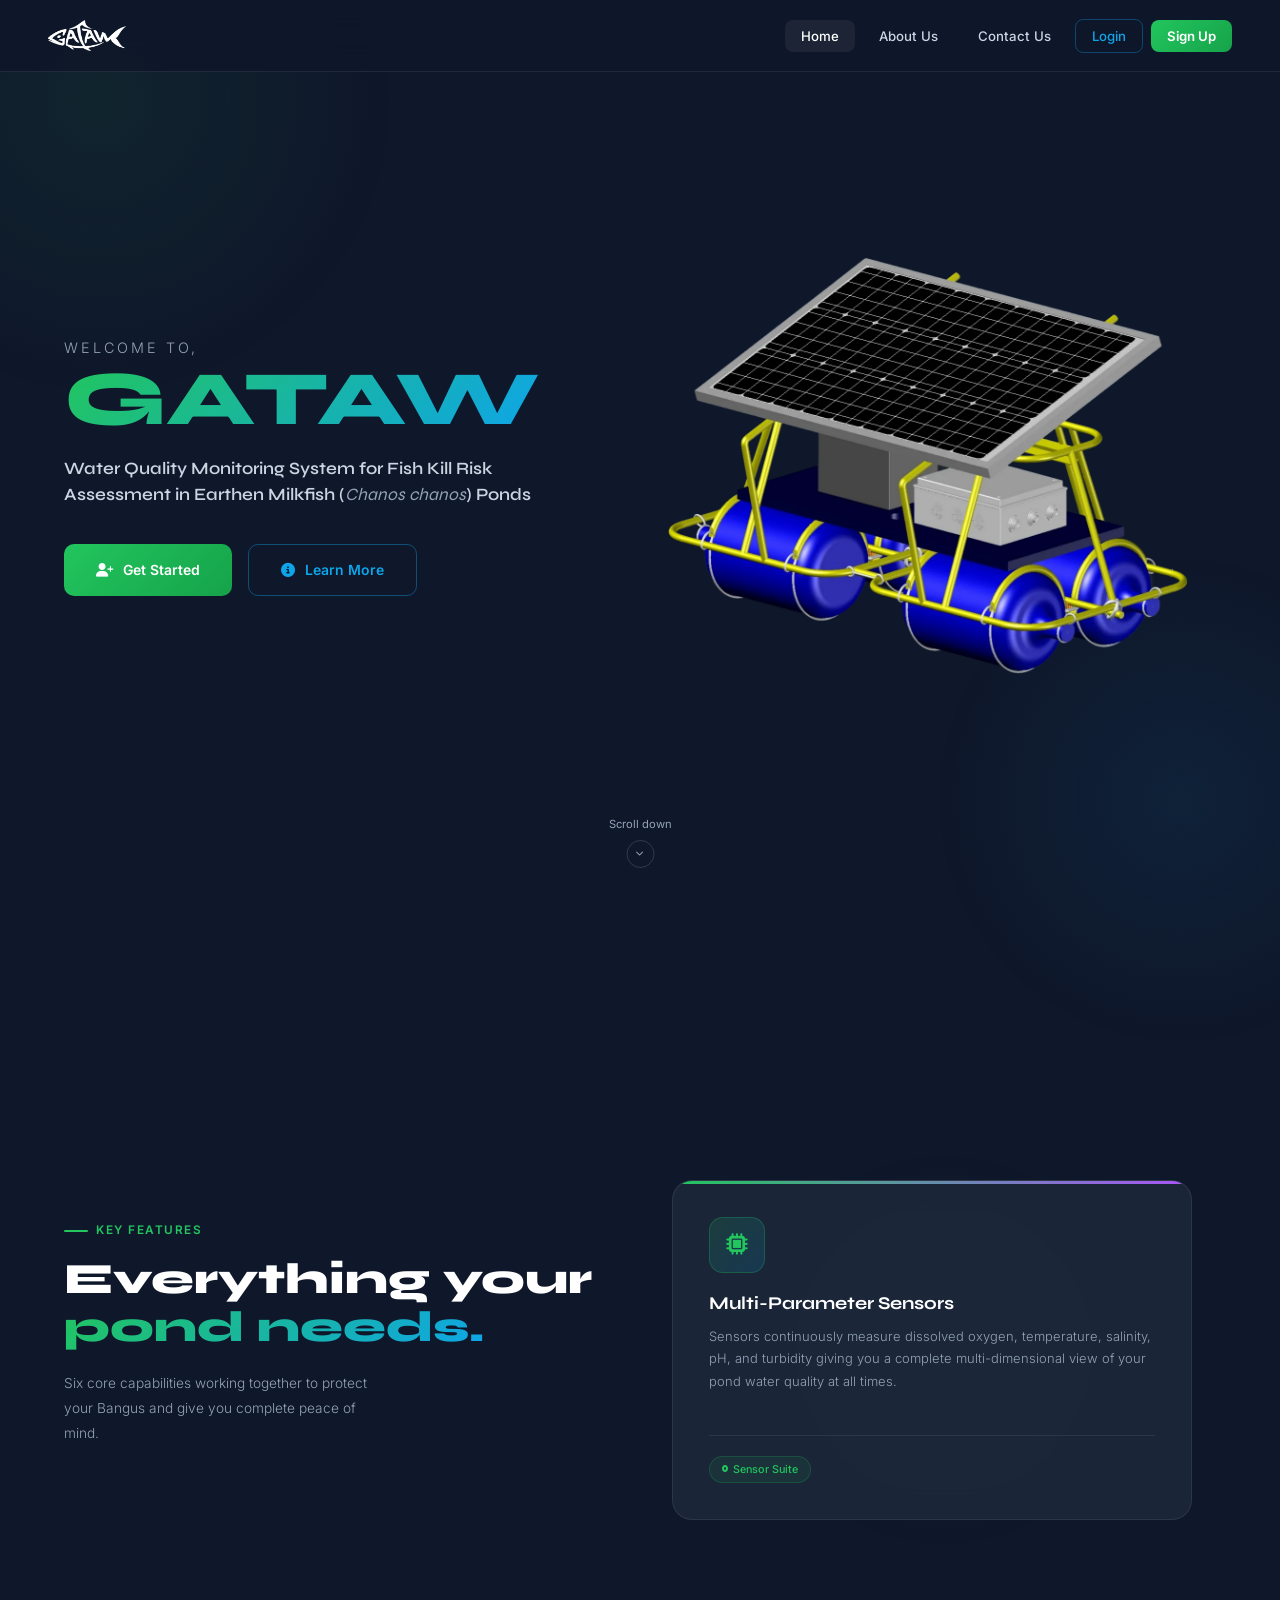
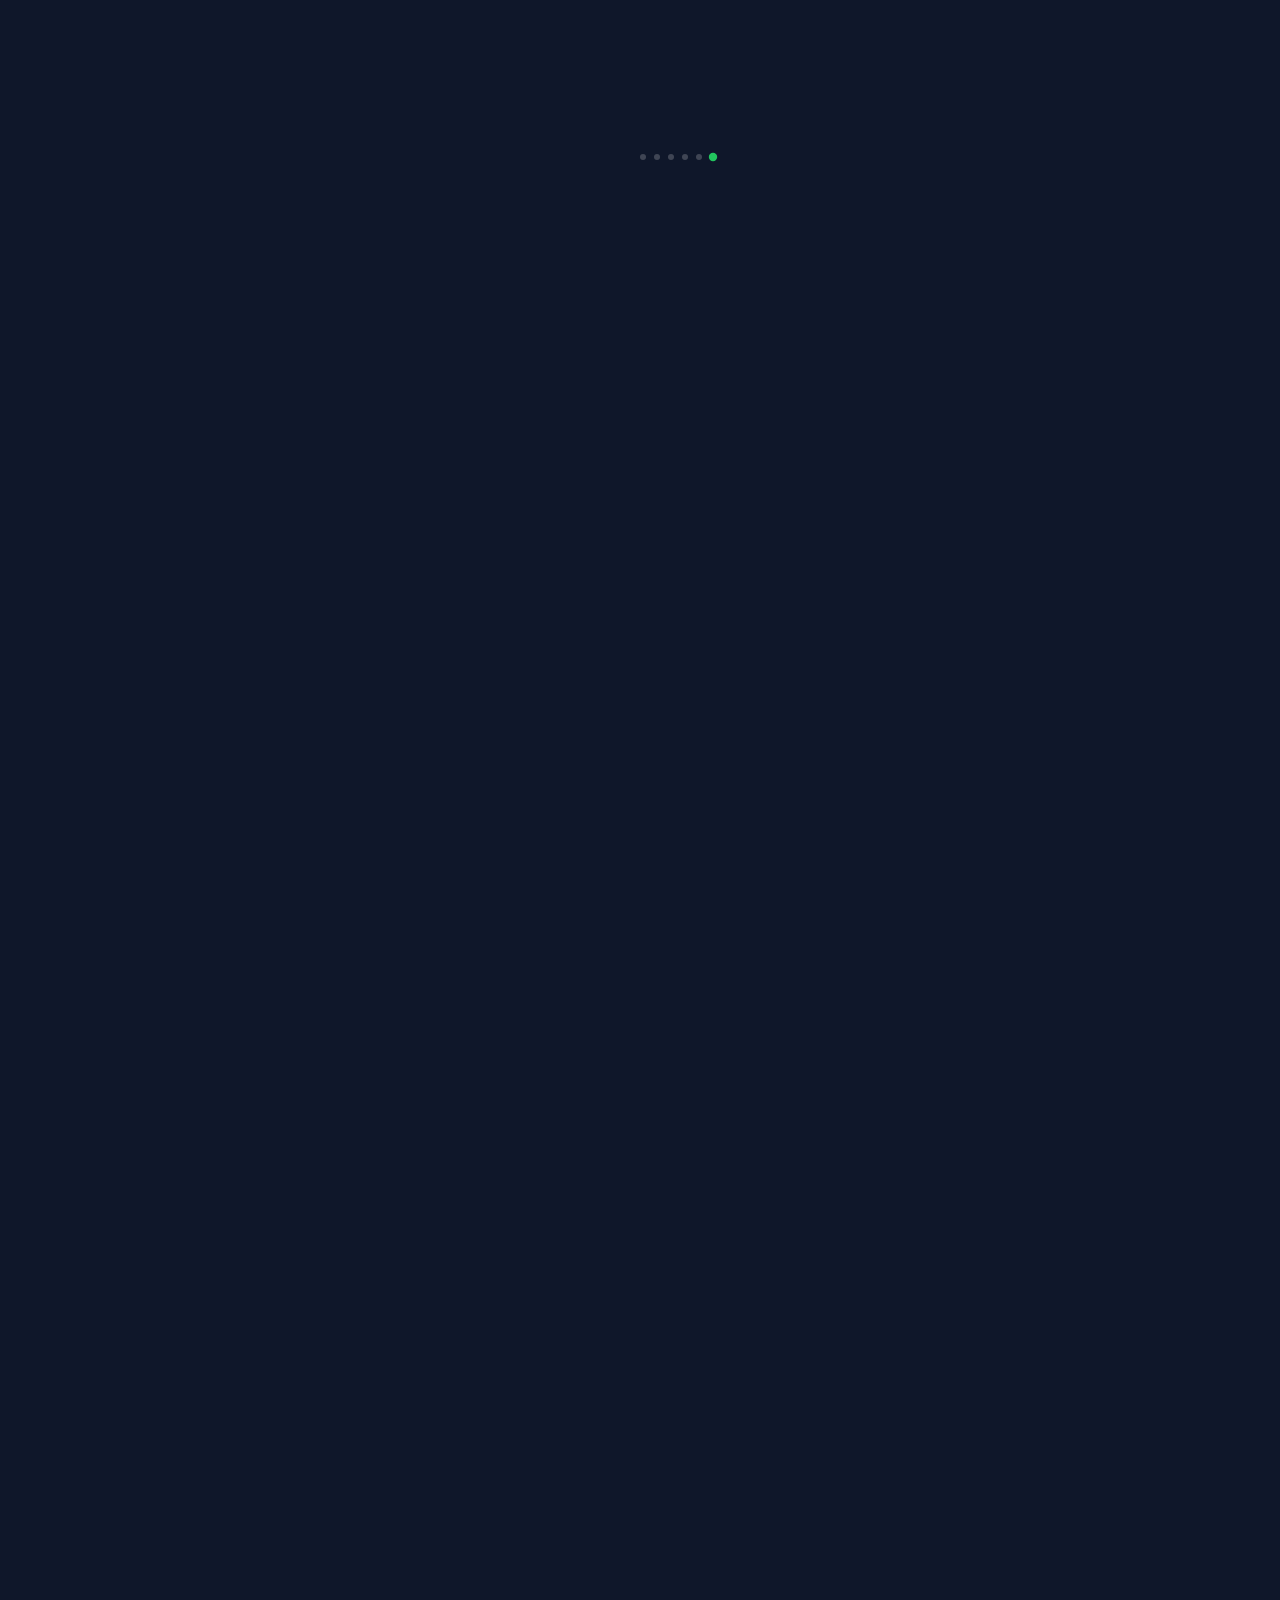
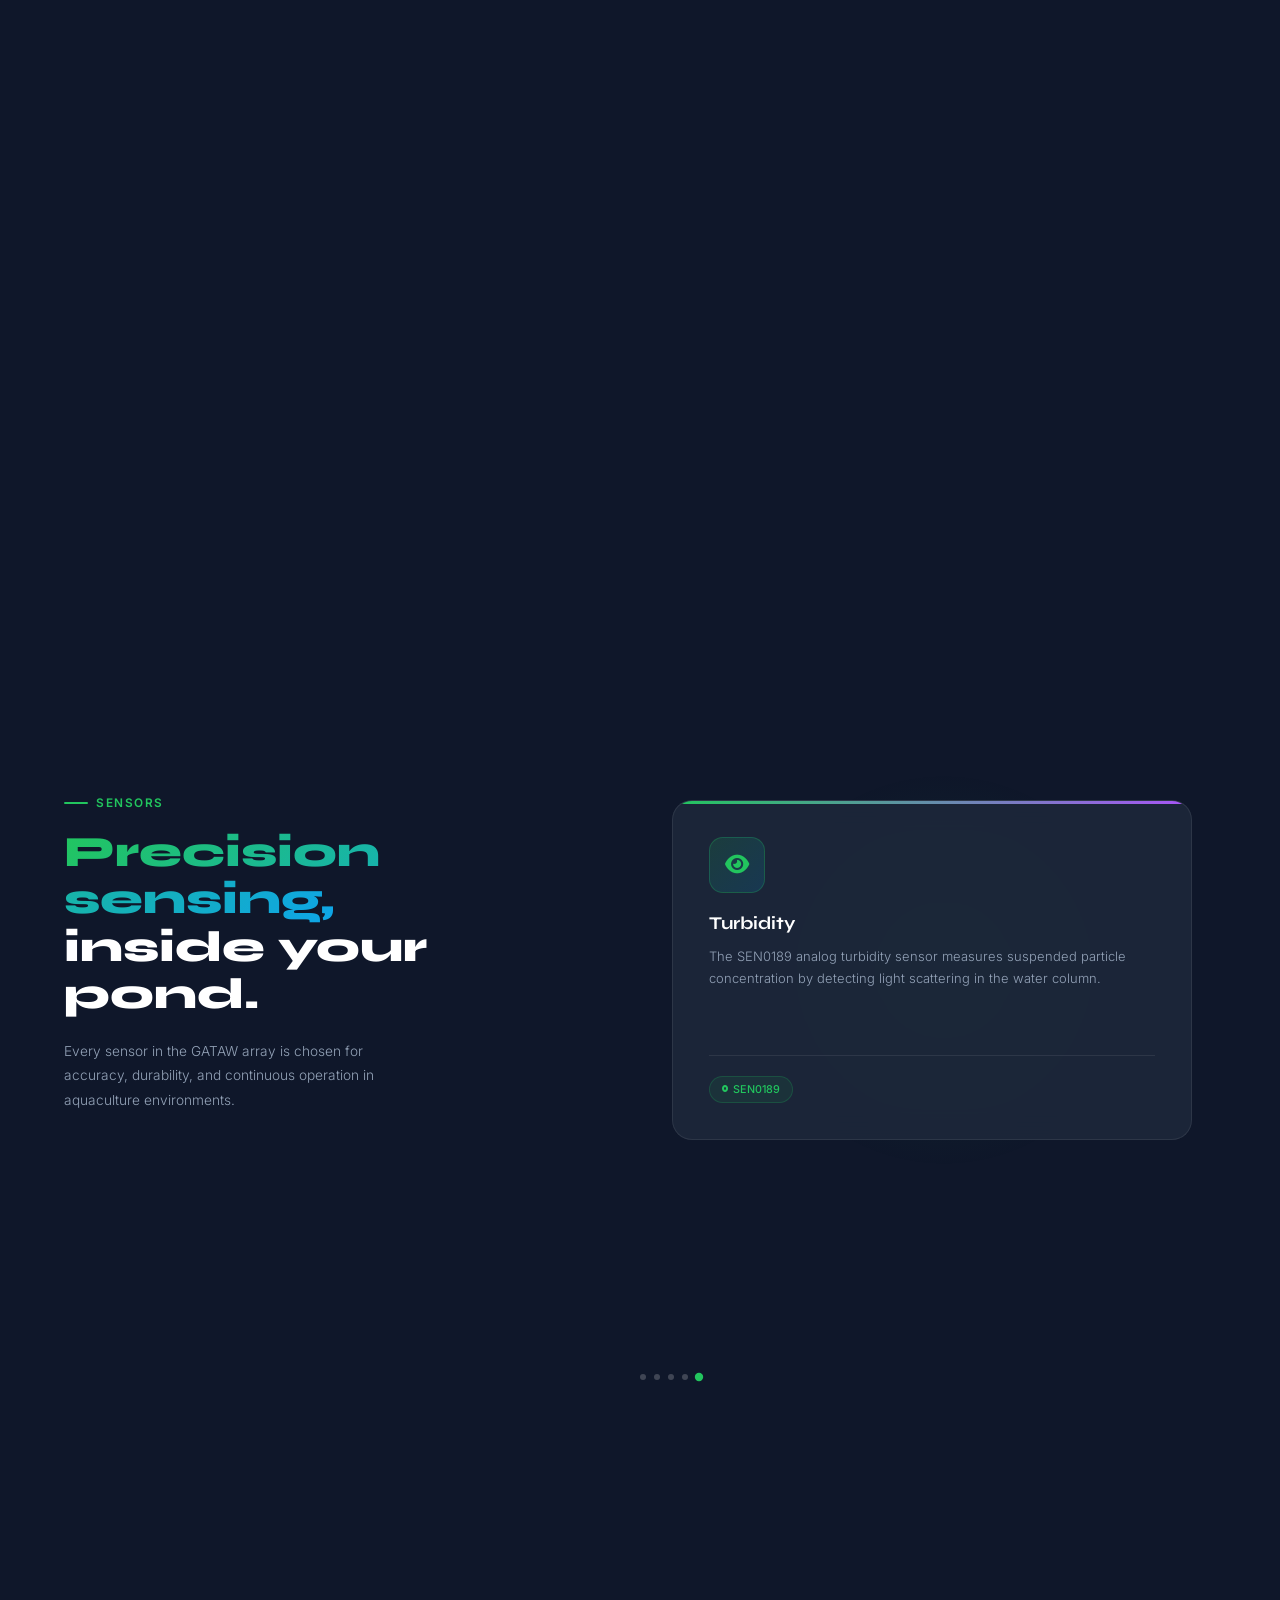
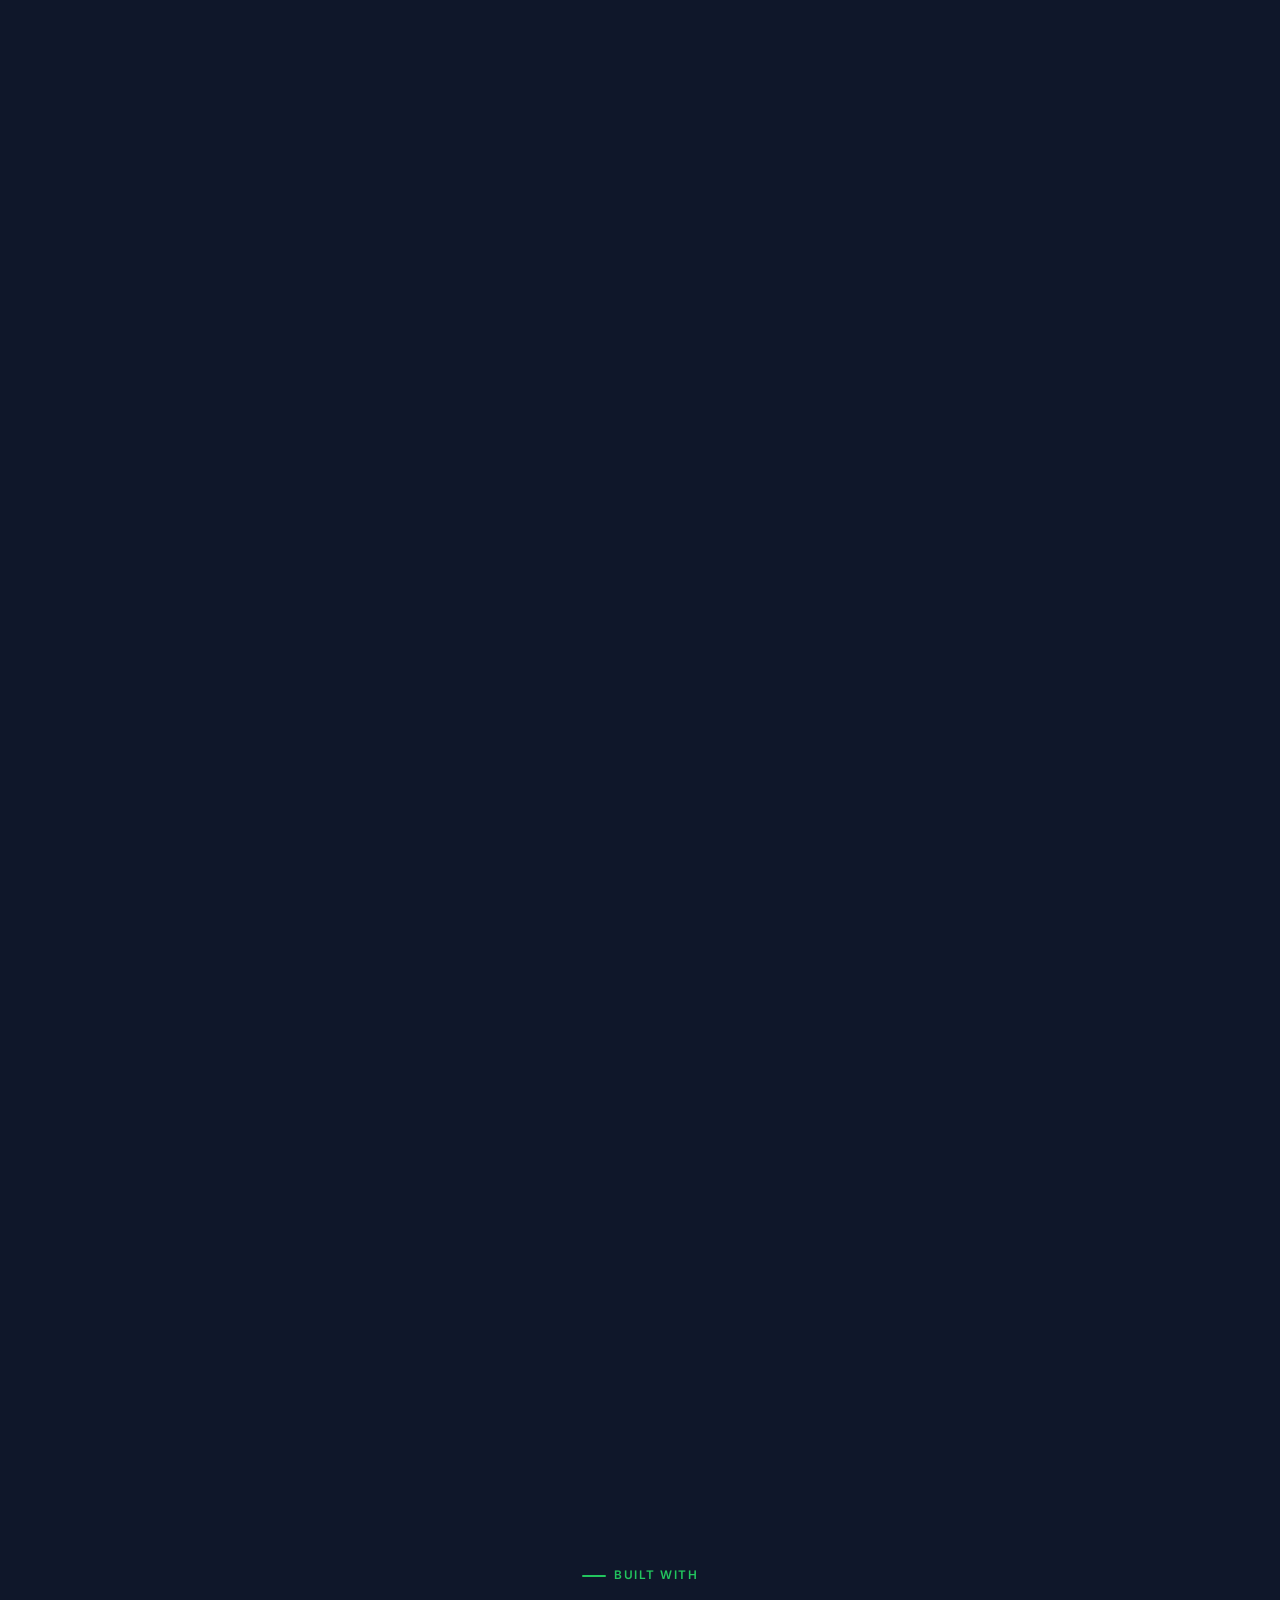
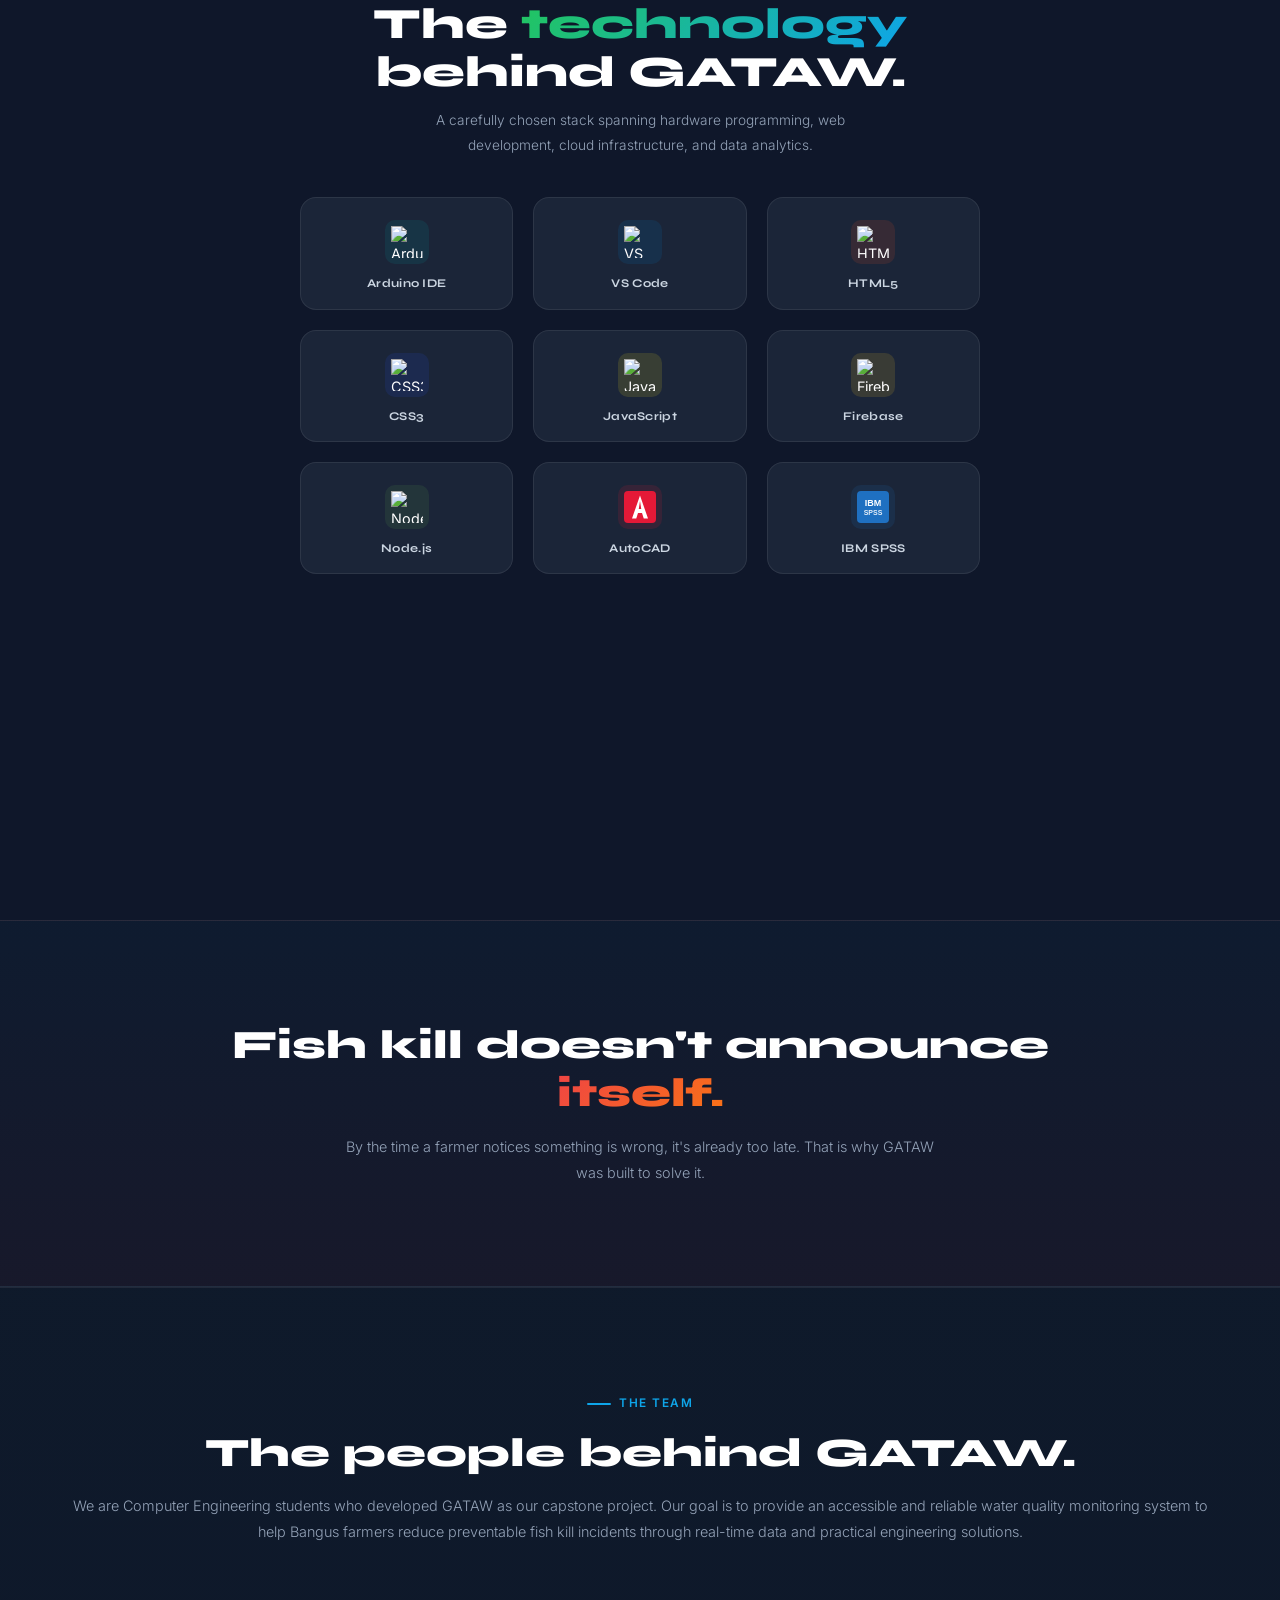
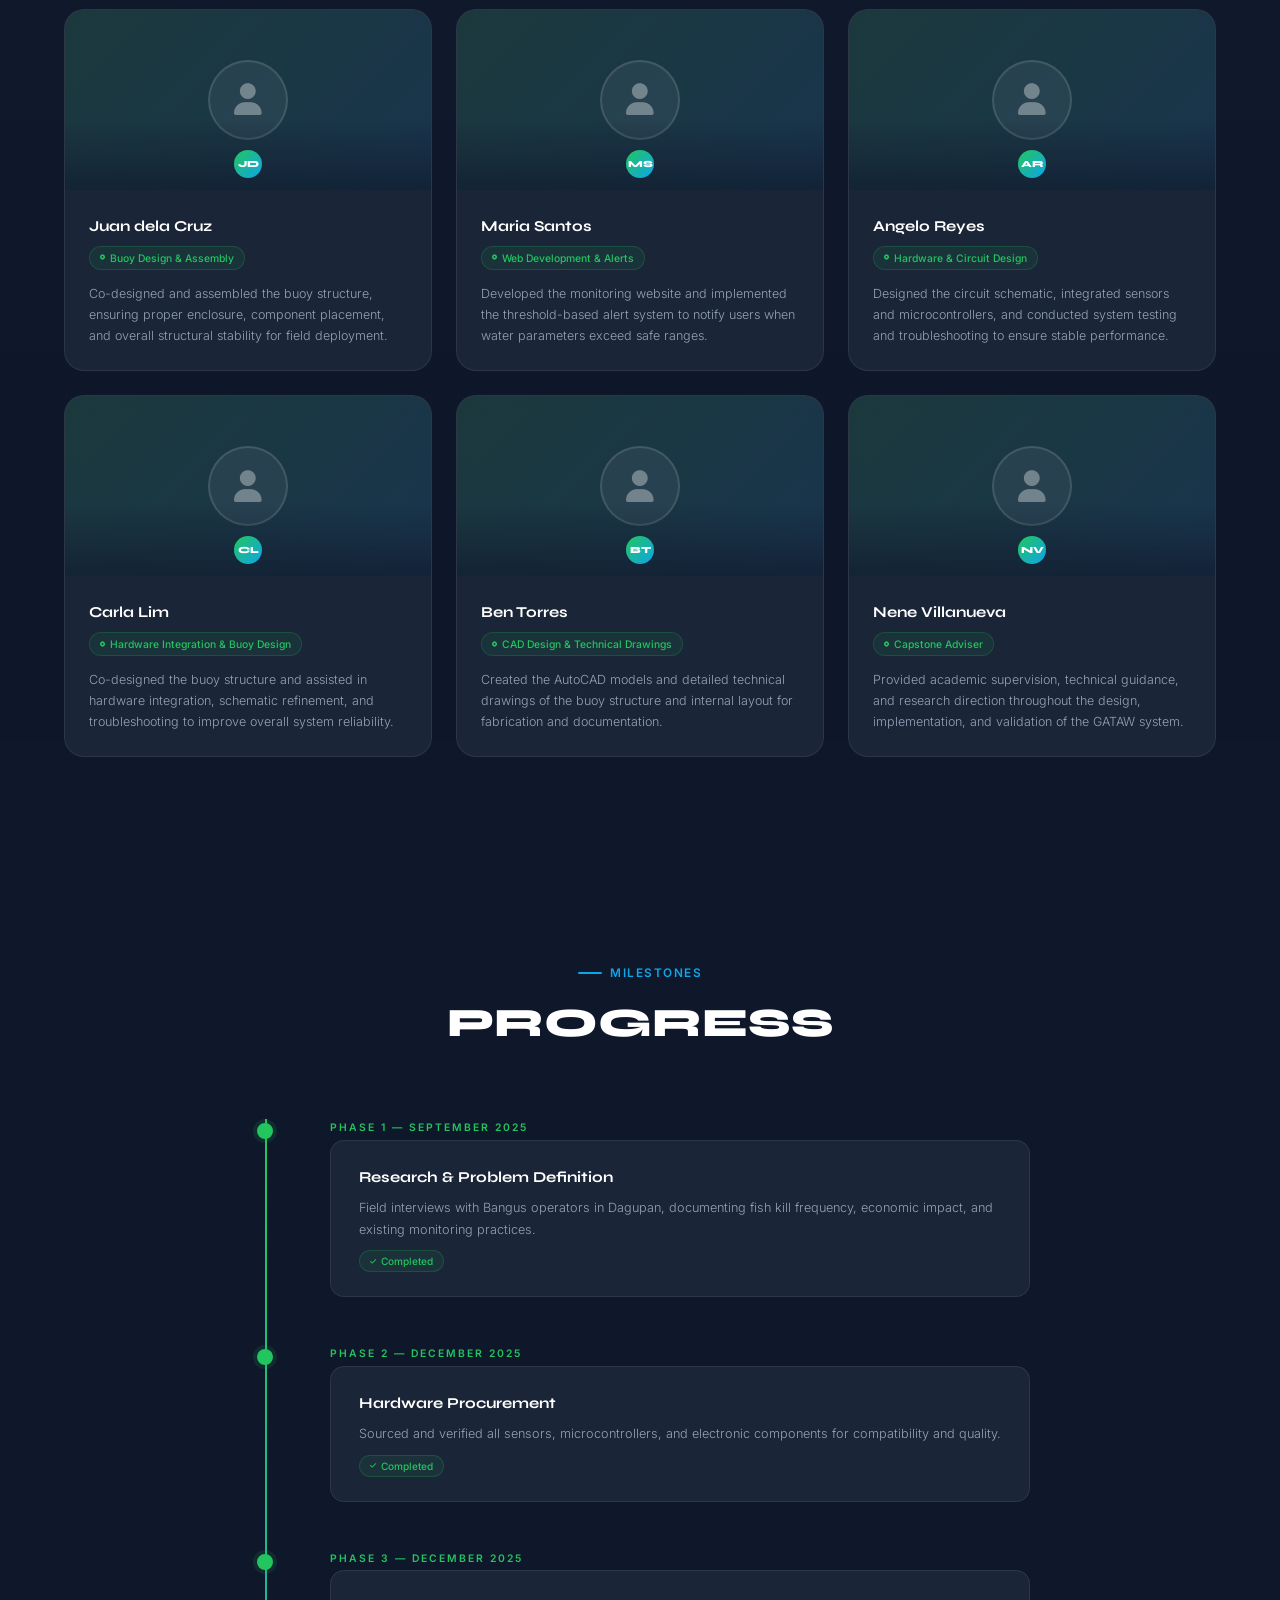
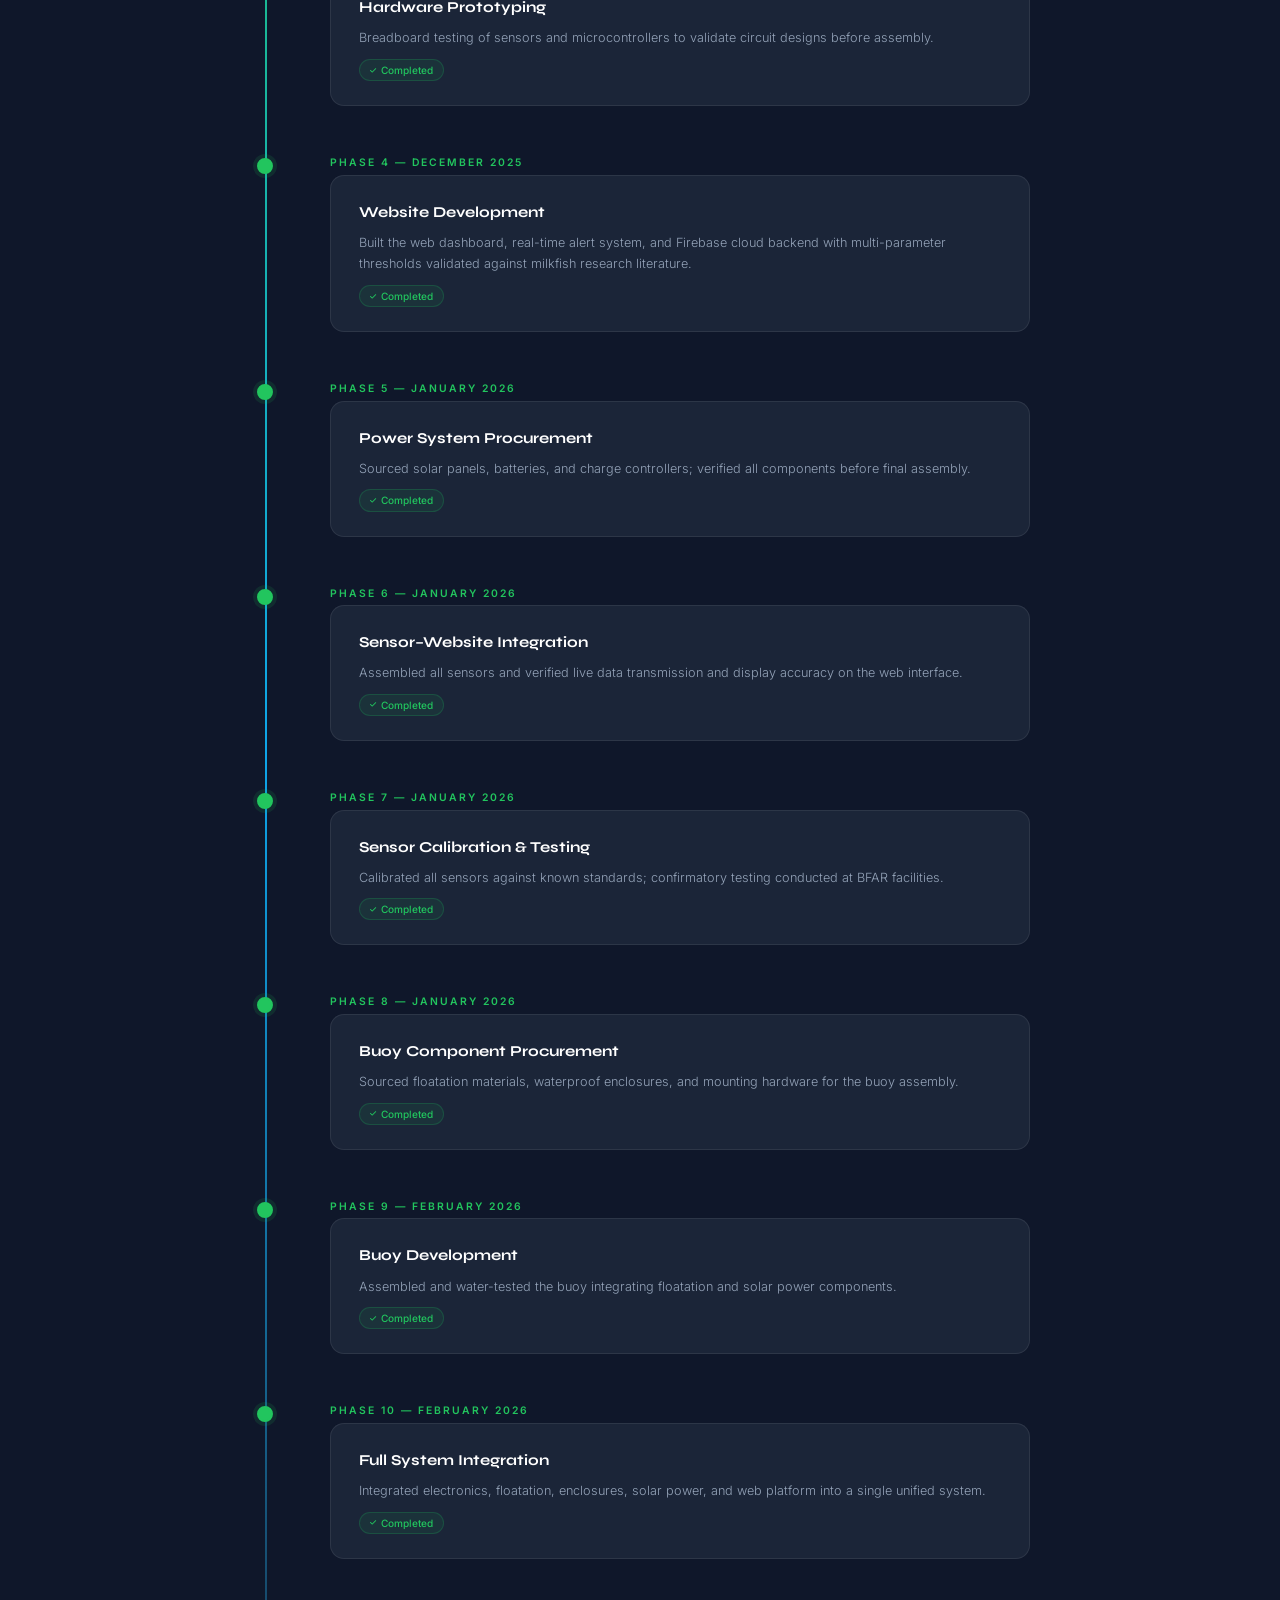
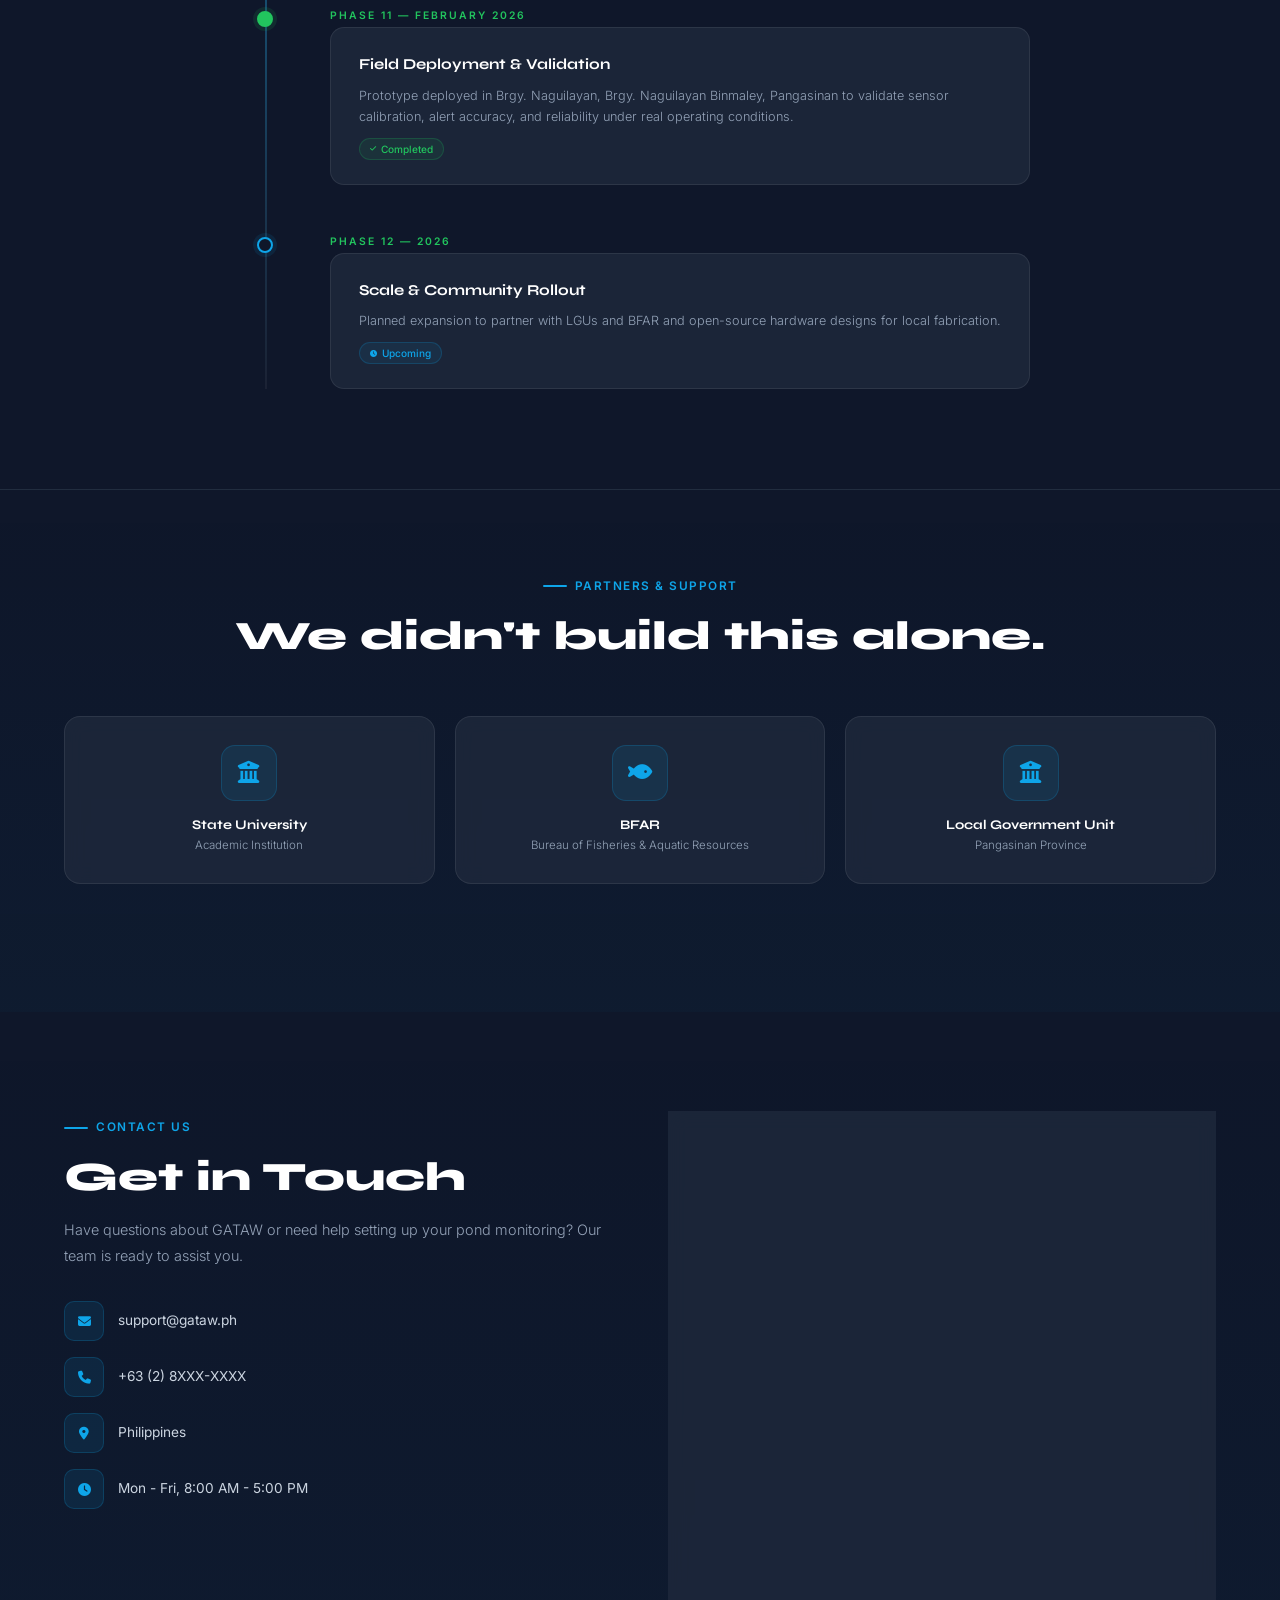
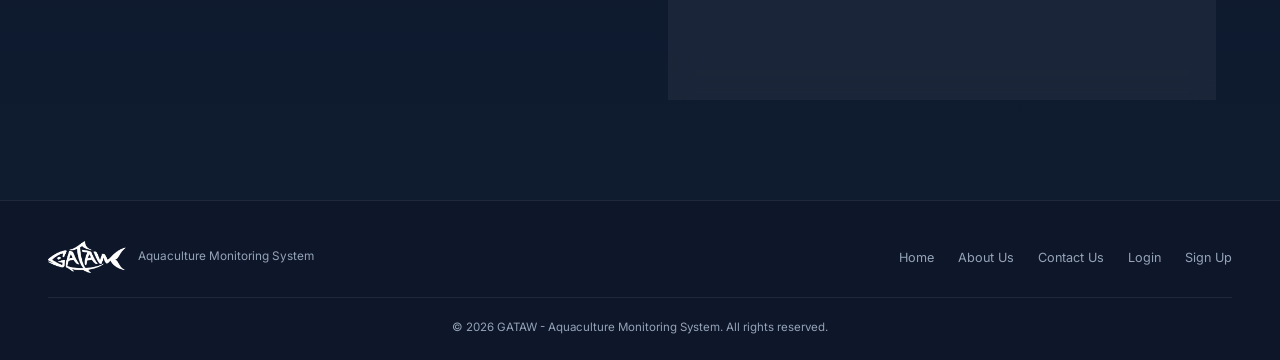
==== index1.html @ 12028285 "Add files via upload" ====
<!DOCTYPE html>
<html lang="en">
<head>
<meta charset="UTF-8">
<meta name="viewport" content="width=device-width, initial-scale=1.0">
<title>GATAW - Bangus Pond Water Quality Monitoring System</title>
<link rel="stylesheet" href="https://cdnjs.cloudflare.com/ajax/libs/font-awesome/6.5.1/css/all.min.css">
<link href="https://fonts.googleapis.com/css2?family=Syne:wght@400;600;700;800&family=Inter:wght@300;400;500;600&display=swap" rel="stylesheet">
<style>
*, *::before, *::after { margin:0; padding:0; box-sizing:border-box; }
:root {
  --bg-deep:#0f172a; --bg-card:rgba(30,41,59,0.85);
  --green:#22c55e; --green-dark:#16a34a; --blue:#0ea5e9;
  --text:#ffffff; --text-muted:#94a3b8; --text-sub:#cbd5e1;
  --border:rgba(255,255,255,0.08); --nav-h:72px;
  --hero-pad-x: 64px;
  --kf-right-width: 520px;
}
html { scroll-behavior:smooth; font-size:90%; }
body {
  background:var(--bg-deep); color:var(--text);
  font-family:'Inter',sans-serif; font-size:1rem;
  line-height:1.6; overflow-x:hidden;
}
body::before, body::after {
  content:''; position:fixed; border-radius:50%; pointer-events:none; z-index:0;
}
body::before { width:600px; height:600px; top:-200px; left:-200px; background:radial-gradient(circle,rgba(34,197,94,0.08) 0%,transparent 70%); }
body::after  { width:500px; height:500px; bottom:-150px; right:-150px; background:radial-gradient(circle,rgba(14,165,233,0.08) 0%,transparent 70%); }

/* SPLASH */
#splash {
  position:fixed; inset:0; z-index:9999;
  background:var(--bg-deep);
  display:flex; flex-direction:column; align-items:center; justify-content:center; gap:12px;
  transition:opacity 0.7s ease;
}
#splash.gone { opacity:0; pointer-events:none; }
#s-welcome {
  font-family:'Inter',sans-serif; font-size:clamp(1rem,2vw,1.3rem);
  font-weight:300; color:var(--text-muted); letter-spacing:4px; text-transform:uppercase;
  opacity:0; transform:translateY(16px); transition:opacity 0.5s ease, transform 0.5s ease;
}
#s-welcome.show { opacity:1; transform:translateY(0); }
#s-gataw {
  font-family:'Syne',sans-serif; font-size:clamp(5rem,13vw,9rem);
  font-weight:800; line-height:1; letter-spacing:-2px;
  background:linear-gradient(135deg,var(--green),var(--blue));
  -webkit-background-clip:text; background-clip:text; color:transparent;
  opacity:0; transform:translateY(24px); transition:opacity 0.6s ease, transform 0.6s ease;
}
#s-gataw.show { opacity:1; transform:translateY(0); }
#s-bar {
  width:56px; height:2px; background:linear-gradient(90deg,var(--green),var(--blue));
  border-radius:2px; opacity:0; transform:scaleX(0); transform-origin:left;
  transition:opacity 0.4s ease, transform 0.4s ease;
}
#s-bar.show { opacity:1; transform:scaleX(1); }

/* NAVBAR */
nav {
  position:fixed; top:0; left:0; right:0; height:var(--nav-h);
  background:rgba(15,23,42,0.85); backdrop-filter:blur(16px);
  border-bottom:1px solid var(--border);
  display:flex; align-items:center; justify-content:space-between;
  padding:0 48px; z-index:100;
  opacity:0; transform:translateY(-100%);
  transition:opacity 0.5s ease, transform 0.5s ease, background 0.3s;
  pointer-events:none;
}
nav.show { opacity:1; transform:translateY(0); pointer-events:all; }
nav.scrolled { background:rgba(15,23,42,0.98); }
.nav-brand { display:flex; align-items:center; gap:12px; text-decoration:none; }
.nav-fish { width:38px; height:38px; }
.nav-logo-text {
  font-family:'Syne',sans-serif; font-size:1.6rem; font-weight:800;
  background:linear-gradient(90deg,var(--green),var(--blue));
  -webkit-background-clip:text; background-clip:text; color:transparent; letter-spacing:1px;
}
.nav-links { display:flex; align-items:center; gap:8px; list-style:none; }
.nav-links a {
  text-decoration:none; color:var(--text-sub); font-size:0.92rem; font-weight:500;
  padding:8px 16px; border-radius:8px; transition:color 0.2s, background 0.2s;
}
.nav-links a:hover,.nav-links a.active { color:var(--text); background:rgba(255,255,255,0.06); }
.nav-links .nav-login { color:var(--blue); border:1px solid rgba(14,165,233,0.35); }
.nav-links .nav-login:hover { background:rgba(14,165,233,0.1); color:var(--text); }
.nav-links .nav-signup { background:linear-gradient(135deg,var(--green),var(--green-dark)); color:#fff; font-weight:600; }
.nav-links .nav-signup:hover { background:linear-gradient(135deg,var(--green-dark),#15803d); }
.hamburger { display:none; flex-direction:column; gap:5px; background:none; border:none; cursor:pointer; padding:4px; }
.hamburger span { width:24px; height:2px; background:var(--text-sub); border-radius:2px; transition:0.3s; }

/* HOME */
#home {
  min-height:100vh; display:flex; align-items:center;
  padding:calc(var(--nav-h) + 40px) var(--hero-pad-x) 80px;
  max-width:1300px; margin:0 auto; box-sizing:border-box; width:100%;
}
.hero-left { flex:1; display:flex; flex-direction:column; align-items:flex-start; }
.hero-right { flex:1; display:flex; align-items:center; justify-content:center; }
.hero-welcome {
  font-family:'Inter',sans-serif; font-size:1rem; font-weight:300;
  color:var(--text-muted); letter-spacing:3px; text-transform:uppercase;
  margin-bottom:4px; opacity:0; transition:opacity 0.4s ease;
}
.hero-welcome.landed { opacity:1; }
.hero-title {
  font-family:'Syne',sans-serif; font-size:clamp(3.5rem,6vw,5.5rem);
  font-weight:800; line-height:0.95; margin-bottom:20px;
  background:linear-gradient(135deg,var(--green),var(--blue));
  -webkit-background-clip:text; background-clip:text; color:transparent;
  letter-spacing:-1px; opacity:0; transition:opacity 0.4s ease 0.06s;
}
.hero-title.landed { opacity:1; }
.hero-subtitle {
  font-family:'Syne',sans-serif; font-size:clamp(1rem,1.8vw,1.2rem);
  color:var(--text-sub); font-weight:600; line-height:1.5;
  margin-bottom:36px; max-width:480px;
  opacity:0; transform:translateY(12px);
  transition:opacity 0.6s ease, transform 0.6s ease;
}
.hero-subtitle em { font-style:italic; color:var(--text-muted); font-weight:400; }
.hero-subtitle.show { opacity:1; transform:translateY(0); }
.hero-cta {
  display:flex; gap:16px; flex-wrap:wrap;
  opacity:0; transform:translateY(12px);
  transition:opacity 0.6s ease, transform 0.6s ease;
}
.hero-cta.show { opacity:1; transform:translateY(0); }
.hero-img {
  width:100%; max-width:var(--kf-right-width);
  object-fit:contain; display:block;
  opacity:0; transform:translateX(40px);
  transition:opacity 0.7s ease, transform 0.7s ease;
}
.hero-img.show { opacity:1; transform:translateX(0); }
.btn-primary {
  display:inline-flex; align-items:center; gap:10px;
  background:linear-gradient(135deg,var(--green),var(--green-dark));
  color:#fff; padding:14px 32px; border-radius:10px;
  font-size:0.97rem; font-weight:600; text-decoration:none;
  transition:transform 0.2s, box-shadow 0.2s;
}
.btn-primary:hover { transform:translateY(-2px); box-shadow:0 6px 24px rgba(34,197,94,0.35); }
.btn-secondary {
  display:inline-flex; align-items:center; gap:10px;
  background:transparent; color:var(--blue); padding:14px 32px; border-radius:10px;
  font-size:0.97rem; font-weight:600; text-decoration:none;
  border:1px solid rgba(14,165,233,0.4); transition:transform 0.2s, background 0.2s;
}
.btn-secondary:hover { transform:translateY(-2px); background:rgba(14,165,233,0.08); }
.scroll-indicator {
  position:fixed; bottom:32px; left:50%; transform:translateX(-50%);
  display:flex; flex-direction:column; align-items:center; gap:6px;
  color:var(--text-muted); font-size:0.78rem; text-decoration:none;
  z-index:50; opacity:0; transition:opacity 0.5s ease; pointer-events:none;
}
.scroll-indicator.show { opacity:1; pointer-events:all; }
.scroll-indicator .arrow {
  width:28px; height:28px; border:1px solid rgba(255,255,255,0.15);
  border-radius:50%; display:flex; align-items:center; justify-content:center;
  animation:bounce 2s ease-in-out infinite;
}
@keyframes bounce { 0%,100%{transform:translateY(0)} 50%{transform:translateY(5px)} }

/* STICKY SCROLL ZONE */
#ss-scroll-zone { position:relative; z-index:1; }
.ss-sticky-wrap { position:relative; }
.ss-panel {
  position:sticky; top:0; height:100vh;
  display:flex; align-items:center; justify-content:center;
  pointer-events:all; z-index:10; overflow:hidden;
}
.ss-inner {
  width:100%; max-width:1300px; padding:0 var(--hero-pad-x);
  display:flex; align-items:center; gap:64px;
}
.ss-left { flex:1; }
.ss-right {
  flex:1; position:relative; height:100vh;
  display:flex; align-items:center; overflow:hidden;
}
.ss-eyebrow {
  display:inline-flex; align-items:center; gap:8px; color:var(--green);
  font-size:0.82rem; font-weight:600; letter-spacing:1.5px; text-transform:uppercase; margin-bottom:16px;
}
.ss-eyebrow::before { content:''; width:24px; height:2px; background:var(--green); border-radius:2px; }
.ss-heading { font-family:'Syne',sans-serif; font-size:clamp(2rem,3.5vw,3rem); font-weight:800; line-height:1.1; margin-bottom:20px; }
.ss-heading span { background:linear-gradient(135deg,var(--green),var(--blue)); -webkit-background-clip:text; background-clip:text; color:transparent; }
.ss-desc { color:var(--text-muted); font-size:0.95rem; line-height:1.8; font-weight:300; margin-bottom:40px; max-width:320px; }
.ss-cards-viewport {
  position:absolute; left:0; width:100%; max-width:var(--kf-right-width); height:340px;
}
.ss-card {
  position:absolute; inset:0; background:var(--bg-card); border:1px solid var(--border);
  border-radius:20px; padding:36px; backdrop-filter:blur(16px); pointer-events:all;
  display:flex; flex-direction:column;
  height:340px; overflow:hidden;
  opacity:0; transform:translateY(60px) scale(0.96);
  transition:opacity 0.55s cubic-bezier(0.22,1,0.36,1),transform 0.55s cubic-bezier(0.22,1,0.36,1),border-color 0.3s ease;
}
.ss-card.card-enter { opacity:1; transform:translateY(0) scale(1); }
.ss-card.card-exit  { opacity:0; transform:translateY(-60px) scale(0.96); transition-duration:0.35s; }
.ss-card::before {
  content:''; position:absolute; top:0; left:0; right:0; height:3px; border-radius:20px 20px 0 0;
  background:var(--card-accent,linear-gradient(90deg,var(--green),var(--blue)));
}
.ss-card:hover { border-color:rgba(14,165,233,0.3); }
.ss-card-top { display:flex; align-items:flex-start; }
.ss-card-icon {
  width:56px; height:56px;
  background:linear-gradient(135deg,rgba(34,197,94,0.15),rgba(14,165,233,0.15));
  border:1px solid rgba(34,197,94,0.25); border-radius:14px;
  display:flex; align-items:center; justify-content:center; font-size:1.5rem; color:var(--green);
}
.ss-card-body { flex:1; padding:20px 0 0; overflow:hidden; }
.ss-card h3 { font-family:'Syne',sans-serif; font-size:1.25rem; font-weight:700; margin-bottom:10px; line-height:1.2; }
.ss-card p { color:var(--text-muted); font-size:0.9rem; line-height:1.75; font-weight:300;
  display:-webkit-box; -webkit-line-clamp:4; -webkit-box-orient:vertical; overflow:hidden; }
.ss-card-footer { display:flex; align-items:center; gap:8px; padding-top:20px; border-top:1px solid var(--border); margin-top:auto; flex-shrink:0; }
.ss-card-tag {
  display:inline-flex; align-items:center; gap:5px;
  background:rgba(34,197,94,0.08); border:1px solid rgba(34,197,94,0.2);
  color:var(--green); padding:4px 12px; border-radius:99px; font-size:0.75rem; font-weight:500;
}
.ss-bg-glow {
  position:absolute; width:400px; height:400px; border-radius:50%; pointer-events:none;
  top:50%; left:50%; transform:translate(-50%,-50%);
  background:radial-gradient(circle,rgba(34,197,94,0.07) 0%,transparent 70%);
  transition:background 0.6s ease; z-index:0;
}
.ss-progress-dots {
  position:absolute; bottom:40px; left:50%; transform:translateX(-50%);
  display:flex; gap:8px; z-index:20;
}
.ss-dot {
  width:6px; height:6px; border-radius:50%;
  background:rgba(255,255,255,0.2); transition:background 0.3s, transform 0.3s;
}
.ss-dot.active { background:var(--green); transform:scale(1.4); }

/* Tech panel */
.tech-inner {
  width:100%; max-width:860px; padding:0 var(--hero-pad-x);
  display:flex; flex-direction:column; align-items:center;
}
.tech-grid {
  display:grid; grid-template-columns:repeat(3,1fr); gap:20px;
  width:100%; max-width:680px; margin:0 auto;
}
.tech-item {
  background:var(--bg-card); border:1px solid var(--border); border-radius:16px;
  padding:22px 16px 18px; display:flex; flex-direction:column; align-items:center; gap:12px;
  backdrop-filter:blur(12px); position:relative; overflow:hidden;
  opacity:0; transform:translateY(24px);
  transition:opacity 0.5s ease calc(var(--i)*80ms),
              transform 0.5s ease calc(var(--i)*80ms),
              border-color 0.3s, box-shadow 0.3s;
}
.tech-item.ti-visible { opacity:1; transform:translateY(0); }
.tech-item:hover { border-color:rgba(34,197,94,0.35); transform:translateY(-4px); box-shadow:0 8px 32px rgba(34,197,94,0.1); }
.tech-item::before {
  content:''; position:absolute; top:0; left:0; right:0; height:2px;
  background:var(--tech-accent,linear-gradient(90deg,var(--green),var(--blue)));
  opacity:0; transition:opacity 0.3s;
}
.tech-item:hover::before { opacity:1; }
.tech-logo { width:44px; height:44px; display:flex; align-items:center; justify-content:center; flex-shrink:0; }
.tech-logo svg,.tech-logo img { width:100%; height:100%; object-fit:contain; }
.tech-name { font-family:'Syne',sans-serif; font-size:0.82rem; font-weight:700; color:var(--text-sub); text-align:center; line-height:1.2; letter-spacing:0.3px; }

/* ABOUT */
#about { position:relative; z-index:1; overflow:hidden; }
.section-label {
  display:inline-flex; align-items:center; gap:8px; color:var(--blue);
  font-size:0.82rem; font-weight:600; letter-spacing:1.5px; text-transform:uppercase; margin-bottom:16px;
}
.section-label::before { content:''; width:24px; height:2px; background:var(--blue); border-radius:2px; }
.section-title { font-family:'Syne',sans-serif; font-size:clamp(1.8rem,3.5vw,2.8rem); font-weight:800; line-height:1.2; margin-bottom:16px; }
.section-desc { color:var(--text-muted); font-size:1rem; max-width:600px; font-weight:300; line-height:1.8; }

.about-problem {
  background:linear-gradient(180deg,rgba(14,165,233,0.03),rgba(239,68,68,0.04));
  border-top:1px solid var(--border); border-bottom:1px solid var(--border);
  padding:100px var(--hero-pad-x);
}
.about-problem-inner { max-width: 100%; margin:0 auto; }
.problem-header { text-align:center; }
.problem-header .section-label { color:#f97316; justify-content:center; }
.problem-header .section-label::before { background:#f97316; }
.problem-header .section-title span { background:linear-gradient(135deg,#ef4444,#f97316); -webkit-background-clip:text; background-clip:text; color:transparent; }
.problem-header .section-desc { margin:0 auto; text-align:center; }

.about-team {
  background:linear-gradient(180deg,rgba(34,197,94,0.02),transparent);
  border-top:1px solid var(--border); padding:100px var(--hero-pad-x);
}
.about-team-inner { max-width: 100%; margin:0 auto; }
.team-header { text-align:center; margin-bottom:64px; }
.team-header .section-label { justify-content:center; }
.team-header .section-desc { margin:12px auto 0; text-align:center; max-width:100%; }
.team-grid { display:grid; grid-template-columns:repeat(3,1fr); gap:24px; }
.team-card {
  background:var(--bg-card); border:1px solid var(--border);
  border-radius:20px; overflow:hidden; backdrop-filter:blur(12px);
  transition:border-color 0.3s, transform 0.3s;
}
.team-card:hover { border-color:rgba(34,197,94,0.3); transform:translateY(-6px); }
.team-avatar {
  width:100%; height:180px;
  background:linear-gradient(135deg,rgba(34,197,94,0.12),rgba(14,165,233,0.12));
  display:flex; align-items:center; justify-content:center;
  position:relative; overflow:hidden;
}
.team-avatar::after {
  content:''; position:absolute; inset:0;
  background:linear-gradient(180deg,transparent 60%,rgba(15,23,42,0.6));
}
.team-avatar-icon {
  width:80px; height:80px; border-radius:50%;
  background:rgba(255,255,255,0.06); border:2px solid rgba(255,255,255,0.12);
  display:flex; align-items:center; justify-content:center;
  font-size:2.2rem; color:rgba(255,255,255,0.35);
}
.team-initials {
  position:absolute; bottom:12px; left:50%; transform:translateX(-50%);
  z-index:1; display:flex; gap:6px;
}
.team-initials span {
  width:28px; height:28px; border-radius:50%;
  background:linear-gradient(135deg,var(--green),var(--blue));
  display:flex; align-items:center; justify-content:center;
  font-family:'Syne',sans-serif; font-size:0.65rem; font-weight:800; color:#fff;
}
.team-info { padding:24px; }
.team-info h3 { font-family:'Syne',sans-serif; font-size:1.05rem; font-weight:700; margin-bottom:4px; }
.team-role {
  display:inline-flex; align-items:center; gap:5px;
  background:rgba(34,197,94,0.08); border:1px solid rgba(34,197,94,0.2);
  color:var(--green); padding:3px 10px; border-radius:99px; font-size:0.72rem; font-weight:500;
  margin-bottom:14px;
}
.team-info p { color:var(--text-muted); font-size:0.87rem; line-height:1.65; font-weight:300; }

.about-timeline { padding:100px var(--hero-pad-x); max-width:1200px; margin:0 auto; }
.timeline-header { text-align:center; margin-bottom:72px; }
.timeline-header .section-label { justify-content:center; }
.timeline-track { position:relative; padding:0 0 0 48px; max-width:780px; margin:0 auto; }
.timeline-track::before {
  content:''; position:absolute; left:15px; top:0; bottom:0; width:2px;
  background:linear-gradient(180deg,var(--green),var(--blue),rgba(255,255,255,0.05));
}
.tl-item { position:relative; margin-bottom:48px; padding-left:32px; }
.tl-item:last-child { margin-bottom:0; }
.tl-dot {
  position:absolute; left:-41px; top:4px;
  width:16px; height:16px; border-radius:50%;
  border:2px solid var(--green); background:var(--bg-deep);
  box-shadow:0 0 0 4px rgba(34,197,94,0.12);
  transition:background 0.3s, box-shadow 0.3s;
}
.tl-item:hover .tl-dot { background:var(--green); box-shadow:0 0 0 6px rgba(34,197,94,0.2),0 0 20px rgba(34,197,94,0.3); }
.tl-dot.done { background:var(--green); }
.tl-phase { font-size:0.72rem; font-weight:600; letter-spacing:2px; text-transform:uppercase; color:var(--green); margin-bottom:4px; }
.tl-body {
  background:var(--bg-card); border:1px solid var(--border);
  border-radius:14px; padding:24px 28px; backdrop-filter:blur(10px); transition:border-color 0.3s;
}
.tl-item:hover .tl-body { border-color:rgba(34,197,94,0.25); }
.tl-body h3 { font-family:'Syne',sans-serif; font-size:1.05rem; font-weight:700; margin-bottom:8px; }
.tl-body p { color:var(--text-muted); font-size:0.88rem; line-height:1.7; font-weight:300; }
.tl-badge {
  display:inline-flex; align-items:center; gap:5px;
  background:rgba(34,197,94,0.08); border:1px solid rgba(34,197,94,0.2);
  color:var(--green); padding:2px 10px; border-radius:99px; font-size:0.7rem; font-weight:500; margin-top:10px;
}
.tl-badge.current { background:rgba(234,179,8,0.1); border-color:rgba(234,179,8,0.3); color:#eab308; }
.tl-badge.upcoming { background:rgba(14,165,233,0.08); border-color:rgba(14,165,233,0.2); color:var(--blue); }

.about-partners {
  background:linear-gradient(180deg,transparent,rgba(14,165,233,0.03));
  border-top:1px solid var(--border); padding:80px var(--hero-pad-x);
}
.about-partners-inner { max-width: 100%; margin:0 auto; }
.partners-header { text-align:center; margin-bottom:56px; }
.partners-header .section-label { justify-content:center; }
.partners-grid { display:grid; grid-template-columns:repeat(3,1fr); gap:20px; margin-bottom:48px; }
.partner-card {
  background:var(--bg-card); border:1px solid var(--border);
  border-radius:16px; padding:28px 24px; backdrop-filter:blur(10px);
  display:flex; flex-direction:column; align-items:center; gap:14px; text-align:center;
  transition:border-color 0.3s, transform 0.3s;
}
.partner-card:hover { border-color:rgba(14,165,233,0.3); transform:translateY(-4px); }
.partner-logo-wrap {
  width:56px; height:56px; border-radius:14px;
  background:rgba(14,165,233,0.1); border:1px solid rgba(14,165,233,0.2);
  display:flex; align-items:center; justify-content:center; font-size:1.5rem; color:var(--blue);
}
.partner-name { font-family:'Syne',sans-serif; font-size:0.92rem; font-weight:700; }
.partner-type { color:var(--text-muted); font-size:0.8rem; font-weight:300; }
.ack-box {
  background:var(--bg-card); border:1px solid rgba(34,197,94,0.15);
  border-radius:16px; padding:32px 40px; text-align:center; backdrop-filter:blur(10px);
}
.ack-box p { color:var(--text-muted); font-size:0.92rem; line-height:1.8; font-weight:300; }
.ack-box p strong { color:var(--text); font-weight:500; }

/* CONTACT */
#contact { padding:100px var(--hero-pad-x); background:linear-gradient(180deg,transparent,rgba(14,165,233,0.03)); position:relative; z-index:1; }
.contact-inner { max-width:1300px; margin:0 auto; display:grid; grid-template-columns:1fr 1fr; gap:56px; align-items:start; }
.contact-left .section-desc { margin-bottom:32px; }
.contact-info-list { list-style:none; display:flex; flex-direction:column; gap:16px; }
.contact-info-list li { display:flex; align-items:center; gap:14px; color:var(--text-sub); font-size:0.95rem; }
.contact-info-list i { width:40px; height:40px; background:rgba(14,165,233,0.1); border:1px solid rgba(14,165,233,0.2); border-radius:10px; display:flex; align-items:center; justify-content:center; color:var(--blue); font-size:0.95em; flex-shrink:0; }
.contact-form { background:var(--bg-card); border:1px solid var(--border); border-radius:20px; padding:40px; backdrop-filter:blur(10px); }
.contact-form h3 { font-family:'Syne',sans-serif; font-size:1.3rem; font-weight:700; margin-bottom:24px; }
.cf-group { margin-bottom:18px; }
.cf-group label { display:block; font-size:0.88rem; color:var(--text-sub); font-weight:500; margin-bottom:8px; }
.cf-input {
  width:100%; padding:12px 16px; background:rgba(15,23,42,0.7); border:1px solid #334155;
  border-radius:8px; color:var(--text); font-size:0.95rem; font-family:'Inter',sans-serif;
  transition:border-color 0.3s, box-shadow 0.3s; resize:none;
}
.cf-input:focus { outline:none; border-color:var(--blue); box-shadow:0 0 0 3px rgba(14,165,233,0.1); }
.cf-input::placeholder { color:#64748b; }
.btn-send {
  width:100%; padding:14px; background:linear-gradient(135deg,var(--green),var(--green-dark));
  color:#fff; border:none; border-radius:8px; font-size:0.97rem; font-weight:600;
  font-family:'Inter',sans-serif; cursor:pointer;
  display:flex; align-items:center; justify-content:center; gap:10px;
  transition:transform 0.2s, box-shadow 0.2s; margin-top:8px;
}
.btn-send:hover { transform:translateY(-2px); box-shadow:0 6px 24px rgba(34,197,94,0.35); }

/* FOOTER */
footer { position:relative; z-index:1; background:rgba(15,23,42,0.95); border-top:1px solid var(--border); padding:40px 48px 24px; }
.footer-inner {
  max-width: 100%; margin:0 auto; display:flex; justify-content:space-between;
  align-items:center; flex-wrap:wrap; gap:20px;
  padding-bottom:24px; border-bottom:1px solid var(--border); margin-bottom:20px;
}
.footer-brand { display:flex; align-items:center; gap:12px; }
.footer-brand-text { font-family:'Syne',sans-serif; font-size:1.4rem; font-weight:800; background:linear-gradient(90deg,var(--green),var(--blue)); -webkit-background-clip:text; background-clip:text; color:transparent; }
.footer-brand p { color:var(--text-muted); font-size:0.82rem; }
.footer-nav { display:flex; gap:24px; list-style:none; }
.footer-nav a { color:var(--text-muted); text-decoration:none; font-size:0.88rem; transition:color 0.2s; }
.footer-nav a:hover { color:var(--text); }
.footer-copy { max-width:1100px; margin:0 auto; text-align:center; color:var(--text-muted); font-size:0.8rem; }

.reveal {
  opacity: 0;
  transform: translateY(36px);
  transition: opacity  0.7s cubic-bezier(0.22, 1, 0.36, 1),
              transform 0.7s cubic-bezier(0.22, 1, 0.36, 1);
}
.reveal.is-visible {
  opacity: 1;
  transform: translateY(0);
}

.ss-panel .ss-eyebrow,
.ss-panel .ss-heading,
.ss-panel .ss-desc,
.ss-panel .ss-progress-dots,
.tech-inner .ss-eyebrow,
.tech-inner .ss-heading,
.tech-inner .ss-desc {
  opacity:0; transform:translateY(22px);
  transition:opacity 0.65s ease, transform 0.65s ease;
}
.ss-panel.panel-revealed .ss-eyebrow,
.ss-panel.panel-revealed .ss-heading,
.ss-panel.panel-revealed .ss-desc,
.ss-panel.panel-revealed .ss-progress-dots { opacity:1; transform:translateY(0); }
.ss-panel.panel-revealed .ss-eyebrow        { transition-delay:0ms; }
.ss-panel.panel-revealed .ss-heading        { transition-delay:100ms; }
.ss-panel.panel-revealed .ss-desc           { transition-delay:200ms; }
.ss-panel.panel-revealed .ss-progress-dots  { transition-delay:300ms; }

.ss-cards-viewport {
  opacity:0; transform:translateX(40px);
  transition:opacity 0.7s ease 0.25s, transform 0.7s ease 0.25s;
}
.ss-panel.panel-revealed .ss-cards-viewport { opacity:1; transform:translateX(0); }

#techPanel.panel-revealed .ss-eyebrow { opacity:1; transform:translateY(0); transition-delay:0ms; }
#techPanel.panel-revealed .ss-heading { opacity:1; transform:translateY(0); transition-delay:100ms; }
#techPanel.panel-revealed .ss-desc    { opacity:1; transform:translateY(0); transition-delay:200ms; }

@media (max-width:900px) { :root { --hero-pad-x:32px; } }
@media (max-width:768px) {
  :root { --hero-pad-x:20px; }
  #home { min-height:auto; padding-bottom:60px; }
  nav { padding:0 20px; }
  .nav-links { display:none; position:absolute; top:var(--nav-h); left:0; right:0; background:rgba(15,23,42,0.98); flex-direction:column; padding:16px; border-bottom:1px solid var(--border); gap:4px; }
  .nav-links.open { display:flex; }
  .nav-links a { padding:12px 16px; border-radius:8px; }
  .hamburger { display:flex; }
  .ss-sticky-wrap { height:auto !important; }
  .ss-panel { position:relative; height:auto; padding:60px 0; }
  .ss-inner { flex-direction:column; gap:32px; }
  .ss-right { height:auto; min-height:340px; }
  .ss-cards-viewport { position:relative; height:auto; min-height:300px; }
  .ss-card { position:relative; opacity:1 !important; transform:none !important; }
  .ss-card + .ss-card { display:none; }
  .tech-grid { grid-template-columns:repeat(2,1fr); }
  .team-grid { grid-template-columns:1fr; }
  .about-mv { grid-template-columns:1fr; }
  .partners-grid { grid-template-columns:1fr; }
  .contact-inner { grid-template-columns:1fr; }
}
</style>
</head>
<body>

<div id="splash">
  <p id="s-welcome">Welcome to,</p>
  <h1 id="s-gataw">GATAW</h1>
  <div id="s-bar"></div>
</div>

<nav id="navbar">
  <a href="#home" class="nav-brand">
    <img src="/images/gataw.png" alt="GATAW" style="height:32px; object-fit:contain; filter:brightness(0) invert(1);">
  </a>
  <ul class="nav-links" id="navLinks">
    <li><a href="#home" class="active" data-section="home">Home</a></li>
    <li><a href="#about" data-section="about">About Us</a></li>
    <li><a href="#contact" data-section="contact">Contact Us</a></li>
    <li><a href="html/index.html" class="nav-login">Login</a></li>
    <li><a href="html/signup.html" class="nav-signup">Sign Up</a></li>
  </ul>
  <button class="hamburger" id="hamburger" aria-label="Toggle menu">
    <span></span><span></span><span></span>
  </button>
</nav>

<!-- HOME -->
<section id="home">
  <div class="hero-left">
    <h5 class="hero-welcome" id="heroWelcome">Welcome to,</h5>
    <h1 class="hero-title" id="heroTitle">GATAW</h1>
    <h2 class="hero-subtitle" id="heroSubtitle">
      Water Quality Monitoring System for Fish Kill Risk Assessment in Earthen Milkfish
      (<em>Chanos chanos</em>) Ponds
    </h2>
    <div class="hero-cta" id="heroCta">
      <a href="html/index.html" class="btn-primary"><i class="fas fa-user-plus"></i> Get Started</a>
      <a href="#about" class="btn-secondary"><i class="fas fa-circle-info"></i> Learn More</a>
    </div>
  </div>
  <div class="hero-right">
    <img src="/images/buoy.png" alt="GATAW Device" class="hero-img" id="heroImage">
  </div>
</section>

<a href="#key-features" class="scroll-indicator" id="scrollHint">
  <span>Scroll down</span>
  <div class="arrow"><i class="fas fa-chevron-down" style="font-size:0.7em"></i></div>
</a>

<!-- STICKY SCROLL ZONE -->
<div id="ss-scroll-zone">
  <div class="ss-sticky-wrap" id="kfWrap">
    <div class="ss-panel" id="kfPanel">
      <div class="ss-inner">
        <div class="ss-left">
          <div class="ss-eyebrow">Key Features</div>
          <h2 class="ss-heading">Everything your<br><span>pond needs.</span></h2>
          <p class="ss-desc">Six core capabilities working together to protect your Bangus and give you complete peace of mind.</p>
          <div class="ss-progress-dots" id="kfDots"></div>
        </div>
        <div class="ss-right">
          <div class="ss-bg-glow" id="kfGlow"></div>
          <div class="ss-cards-viewport" id="kfCards"></div>
        </div>
      </div>
    </div>
  </div>

  <div class="ss-sticky-wrap" id="snWrap">
    <div class="ss-panel" id="snPanel">
      <div class="ss-inner">
        <div class="ss-left">
          <div class="ss-eyebrow">Sensors</div>
          <h2 class="ss-heading"><span>Precision sensing,</span><br>inside your pond.</h2>
          <p class="ss-desc">Every sensor in the GATAW array is chosen for accuracy, durability, and continuous operation in aquaculture environments.</p>
          <div class="ss-progress-dots" id="snDots"></div>
        </div>
        <div class="ss-right">
          <div class="ss-bg-glow" id="snGlow"></div>
          <div class="ss-cards-viewport" id="snCards"></div>
        </div>
      </div>
    </div>
  </div>

  <div class="ss-sticky-wrap" id="techWrap">
    <div class="ss-panel" id="techPanel">
      <div class="tech-inner">
        <div class="ss-eyebrow" style="justify-content:center">Built With</div>
        <h2 class="ss-heading" style="text-align:center;margin-bottom:12px">The <span>technology</span> behind GATAW.</h2>
        <p class="ss-desc" style="text-align:center;margin:0 auto 40px;max-width:460px">A carefully chosen stack spanning hardware programming, web development, cloud infrastructure, and data analytics.</p>
        <div class="tech-grid" id="techGrid"></div>
      </div>
    </div>
  </div>
</div>

<!-- ABOUT US -->
<section id="about">
  <div class="about-problem">
    <div class="about-problem-inner">
      <div class="problem-header reveal">
        <h2 class="section-title">Fish kill doesn't announce<br><span>itself.</span></h2>
        <p class="section-desc">By the time a farmer notices something is wrong, it's already too late. That is why GATAW was built to solve it.</p>
      </div>
    </div>
  </div>

<!-- ── THE TEAM ── -->
<div class="about-team" id="about-team">
  <div class="about-team-inner">

    <div class="team-header reveal">
      <div class="section-label">The Team</div>
      <h2 class="section-title">The people behind GATAW.</h2>
      <p class="section-desc">
        We are Computer Engineering students who developed GATAW as our capstone project. Our goal is to provide an accessible and reliable water quality monitoring system to help Bangus farmers reduce preventable fish kill incidents through real-time data and practical engineering solutions.
      </p>
    </div>

    <div class="team-grid">

      <!-- B1 -->
      <div class="team-card reveal" data-delay="0">
        <div class="team-avatar">
          <div class="team-avatar-icon">
            <i class="fas fa-user"></i>
          </div>
          <div class="team-initials"><span>JD</span></div>
        </div>
        <div class="team-info">
          <h3>Juan dela Cruz</h3>
          <div class="team-role">
            <i class="fas fa-circle-dot" style="font-size:0.5em"></i>
            Buoy Design & Assembly
          </div>
          <p>
            Co-designed and assembled the buoy structure, ensuring proper enclosure, component placement, and overall structural stability for field deployment.
          </p>
        </div>
      </div>

      <!-- B2 -->
      <div class="team-card reveal" data-delay="100">
        <div class="team-avatar">
          <div class="team-avatar-icon">
            <i class="fas fa-user"></i>
          </div>
          <div class="team-initials"><span>MS</span></div>
        </div>
        <div class="team-info">
          <h3>Maria Santos</h3>
          <div class="team-role">
            <i class="fas fa-circle-dot" style="font-size:0.5em"></i>
            Web Development & Alerts
          </div>
          <p>
            Developed the monitoring website and implemented the threshold-based alert system to notify users when water parameters exceed safe ranges.
          </p>
        </div>
      </div>

      <!-- B3 -->
      <div class="team-card reveal" data-delay="200">
        <div class="team-avatar">
          <div class="team-avatar-icon">
            <i class="fas fa-user"></i>
          </div>
          <div class="team-initials"><span>AR</span></div>
        </div>
        <div class="team-info">
          <h3>Angelo Reyes</h3>
          <div class="team-role">
            <i class="fas fa-circle-dot" style="font-size:0.5em"></i>
            Hardware & Circuit Design
          </div>
          <p>
            Designed the circuit schematic, integrated sensors and microcontrollers, and conducted system testing and troubleshooting to ensure stable performance.
          </p>
        </div>
      </div>

      <!-- B4 -->
      <div class="team-card reveal" data-delay="0">
        <div class="team-avatar">
          <div class="team-avatar-icon">
            <i class="fas fa-user"></i>
          </div>
          <div class="team-initials"><span>CL</span></div>
        </div>
        <div class="team-info">
          <h3>Carla Lim</h3>
          <div class="team-role">
            <i class="fas fa-circle-dot" style="font-size:0.5em"></i>
            Hardware Integration & Buoy Design
          </div>
          <p>
            Co-designed the buoy structure and assisted in hardware integration, schematic refinement, and troubleshooting to improve overall system reliability.
          </p>
        </div>
      </div>

      <!-- B5 -->
      <div class="team-card reveal" data-delay="100">
        <div class="team-avatar">
          <div class="team-avatar-icon">
            <i class="fas fa-user"></i>
          </div>
          <div class="team-initials"><span>BT</span></div>
        </div>
        <div class="team-info">
          <h3>Ben Torres</h3>
          <div class="team-role">
            <i class="fas fa-circle-dot" style="font-size:0.5em"></i>
            CAD Design & Technical Drawings
          </div>
          <p>
            Created the AutoCAD models and detailed technical drawings of the buoy structure and internal layout for fabrication and documentation.
          </p>
        </div>
      </div>

      <!-- B6 -->
      <div class="team-card reveal" data-delay="200">
        <div class="team-avatar">
          <div class="team-avatar-icon">
            <i class="fas fa-user"></i>
          </div>
          <div class="team-initials"><span>NV</span></div>
        </div>
        <div class="team-info">
          <h3>Nene Villanueva</h3>
          <div class="team-role">
            <i class="fas fa-circle-dot" style="font-size:0.5em"></i>
            Capstone Adviser
          </div>
          <p>
            Provided academic supervision, technical guidance, and research direction throughout the design, implementation, and validation of the GATAW system.
          </p>
        </div>
      </div>

    </div>
  </div>
</div>

  <div class="about-timeline">
    <div class="timeline-header reveal">
      <div class="section-label">Milestones</div>
      <h2 class="section-title">PROGRESS</h2>
    </div>
    <div class="timeline-track">
      <div class="tl-item reveal" data-delay="0">
        <div class="tl-dot done"></div>
        <div class="tl-phase">Phase 1 — September 2025</div>
        <div class="tl-body"><h3>Research & Problem Definition</h3><p>Field interviews with Bangus operators in Dagupan, documenting fish kill frequency, economic impact, and existing monitoring practices.</p><span class="tl-badge"><i class="fas fa-check" style="font-size:0.7em"></i> Completed</span></div>
      </div>
      <div class="tl-item reveal" data-delay="80">
        <div class="tl-dot done"></div>
        <div class="tl-phase">Phase 2 — December 2025</div>
        <div class="tl-body"><h3>Hardware Procurement</h3><p>Sourced and verified all sensors, microcontrollers, and electronic components for compatibility and quality.</p><span class="tl-badge"><i class="fas fa-check" style="font-size:0.7em"></i> Completed</span></div>
      </div>      
      <div class="tl-item reveal" data-delay="160">
        <div class="tl-dot done"></div>
        <div class="tl-phase">Phase 3 — December 2025</div>
        <div class="tl-body"><h3>Hardware Prototyping</h3><p>Breadboard testing of sensors and microcontrollers to validate circuit designs before assembly.</p><span class="tl-badge"><i class="fas fa-check" style="font-size:0.7em"></i> Completed</span></div>
      </div>
      <div class="tl-item reveal" data-delay="240">
        <div class="tl-dot done"></div>
        <div class="tl-phase">Phase 4 — December 2025</div>
        <div class="tl-body"><h3>Website Development</h3><p>Built the web dashboard, real-time alert system, and Firebase cloud backend with multi-parameter thresholds validated against milkfish research literature.</p><span class="tl-badge"><i class="fas fa-check" style="font-size:0.7em"></i> Completed</span></div>
      </div>
      <div class="tl-item reveal" data-delay="320">
        <div class="tl-dot done"></div>
        <div class="tl-phase">Phase 5 — January 2026</div>
        <div class="tl-body"><h3>Power System Procurement</h3><p>Sourced solar panels, batteries, and charge controllers; verified all components before final assembly.</p><span class="tl-badge"><i class="fas fa-check" style="font-size:0.7em"></i> Completed</span></div>
      </div>      
      <div class="tl-item reveal" data-delay="400">
        <div class="tl-dot done"></div>
        <div class="tl-phase">Phase 6 — January 2026</div>
        <div class="tl-body"><h3>Sensor–Website Integration</h3><p>Assembled all sensors and verified live data transmission and display accuracy on the web interface.</p><span class="tl-badge"><i class="fas fa-check" style="font-size:0.7em"></i> Completed</span></div>
      </div>
      <div class="tl-item reveal" data-delay="400">
        <div class="tl-dot done"></div>
        <div class="tl-phase">Phase 7 — January 2026</div>
        <div class="tl-body"><h3>Sensor Calibration & Testing</h3><p>Calibrated all sensors against known standards; confirmatory testing conducted at BFAR facilities.</p><span class="tl-badge"><i class="fas fa-check" style="font-size:0.7em"></i> Completed</span></div>
      </div>      
      <div class="tl-item reveal" data-delay="480">
        <div class="tl-dot done"></div>
        <div class="tl-phase">Phase 8 — January 2026</div>
        <div class="tl-body"><h3>Buoy Component Procurement</h3><p>Sourced floatation materials, waterproof enclosures, and mounting hardware for the buoy assembly.</p><span class="tl-badge"><i class="fas fa-check" style="font-size:0.7em"></i> Completed</span></div>
      </div>      
      <div class="tl-item reveal" data-delay="560">
        <div class="tl-dot done"></div>
        <div class="tl-phase">Phase 9 — February 2026</div>
        <div class="tl-body"><h3>Buoy Development</h3><p>Assembled and water-tested the buoy integrating floatation and solar power components.</p><span class="tl-badge"><i class="fas fa-check" style="font-size:0.7em"></i> Completed</span></div>
      </div>
      <div class="tl-item reveal" data-delay="640">
        <div class="tl-dot done"></div>
        <div class="tl-phase">Phase 10 — February 2026</div>
        <div class="tl-body"><h3>Full System Integration</h3><p>Integrated electronics, floatation, enclosures, solar power, and web platform into a single unified system.</p><span class="tl-badge"><i class="fas fa-check" style="font-size:0.7em"></i> Completed</span></div>
      </div>                                   
      <div class="tl-item reveal" data-delay="560">
        <div class="tl-dot done"></div>
        <div class="tl-phase">Phase 11 — February 2026</div>
        <div class="tl-body"><h3>Field Deployment & Validation</h3><p>Prototype deployed in Brgy. Naguilayan, Brgy. Naguilayan Binmaley, Pangasinan to validate sensor calibration, alert accuracy, and reliability under real operating conditions.</p><span class="tl-badge"><i class="fas fa-check" style="font-size:0.7em"></i> Completed</span></div>
      </div>            
      <div class="tl-item reveal" data-delay="400">
        <div class="tl-dot" style="border-color:var(--blue);box-shadow:0 0 0 4px rgba(14,165,233,0.1)"></div>
        <div class="tl-phase">Phase 12 — 2026</div>
        <div class="tl-body"><h3>Scale & Community Rollout</h3><p>Planned expansion to partner with LGUs and BFAR and open-source hardware designs for local fabrication.</p><span class="tl-badge upcoming"><i class="fas fa-clock" style="font-size:0.7em"></i> Upcoming</span></div>
      </div>
    </div>
  </div>

  <div class="about-partners">
    <div class="about-partners-inner">
      <div class="partners-header reveal">
        <div class="section-label">Partners & Support</div>
        <h2 class="section-title">We didn't build this alone.</h2>
      </div>
      <div class="partners-grid">
        <div class="partner-card reveal" data-delay="0">
          <div class="partner-logo-wrap"><i class="fas fa-university"></i></div>
          <div><div class="partner-name">State University</div><div class="partner-type">Academic Institution</div></div>
        </div>
        <div class="partner-card reveal" data-delay="100">
          <div class="partner-logo-wrap"><i class="fas fa-fish"></i></div>
          <div><div class="partner-name">BFAR</div><div class="partner-type">Bureau of Fisheries & Aquatic Resources</div></div>
        </div>
        <div class="partner-card reveal" data-delay="200">
          <div class="partner-logo-wrap"><i class="fas fa-building-columns"></i></div>
          <div><div class="partner-name">Local Government Unit</div><div class="partner-type">Pangasinan Province</div></div>
        </div>
      </div>
    </div>
  </div>
</section>

<!-- CONTACT -->
<section id="contact">
  <div class="contact-inner">
    <div class="contact-left reveal">
      <div class="section-label">Contact Us</div>
      <h2 class="section-title">Get in Touch</h2>
      <p class="section-desc">Have questions about GATAW or need help setting up your pond monitoring? Our team is ready to assist you.</p>
      <ul class="contact-info-list">
        <li><i class="fas fa-envelope"></i><span>support&#64;gataw&#46;ph</span></li>
        <li><i class="fas fa-phone"></i><span>+63 (2) 8XXX-XXXX</span></li>
        <li><i class="fas fa-location-dot"></i><span>Philippines</span></li>
        <li><i class="fas fa-clock"></i><span>Mon - Fri, 8:00 AM - 5:00 PM</span></li>
      </ul>
    </div>
    <div class="contact-form reveal" data-delay="150">
      <h3>Send us a Message</h3>
      <div class="cf-group"><label>Your Name</label><input type="text" class="cf-input" placeholder="Juan dela Cruz"></div>
      <div class="cf-group"><label>Email Address</label><input type="email" class="cf-input" placeholder="juan@example.com"></div>
      <div class="cf-group"><label>Subject</label><input type="text" class="cf-input" placeholder="How can we help?"></div>
      <div class="cf-group"><label>Message</label><textarea class="cf-input" rows="4" placeholder="Tell us about your pond setup or concern..."></textarea></div>
      <button class="btn-send"><i class="fas fa-paper-plane"></i> Send Message</button>
    </div>
  </div>
</section>

<footer>
  <div class="footer-inner">
    <div class="footer-brand">
      <img src="/images/gataw.png" alt="GATAW" style="height:32px; object-fit:contain; filter:brightness(0) invert(1);">
      <div>
        <p>Aquaculture Monitoring System</p>
      </div>
    </div>
    <ul class="footer-nav">
      <li><a href="#home">Home</a></li>
      <li><a href="#about">About Us</a></li>
      <li><a href="#contact">Contact Us</a></li>
      <li><a href="html/index.html">Login</a></li>
      <li><a href="html/signup.html">Sign Up</a></li>
    </ul>
  </div>
  <p class="footer-copy">&copy; 2026 GATAW - Aquaculture Monitoring System. All rights reserved.</p>
</footer>

<script>
/* ─── SPLASH ─── */
var splashEl=document.getElementById('splash'),
    sWelcome=document.getElementById('s-welcome'),
    sGataw=document.getElementById('s-gataw'),
    sBar=document.getElementById('s-bar'),
    navbar=document.getElementById('navbar'),
    heroWelcome=document.getElementById('heroWelcome'),
    heroTitle=document.getElementById('heroTitle'),
    heroImage=document.getElementById('heroImage'),
    heroSubtitle=document.getElementById('heroSubtitle'),
    heroCta=document.getElementById('heroCta'),
    scrollHint=document.getElementById('scrollHint');

setTimeout(function(){ sWelcome.classList.add('show'); }, 300);
setTimeout(function(){ sGataw.classList.add('show'); }, 1300);
setTimeout(function(){ sBar.classList.add('show'); }, 1900);
setTimeout(function(){
  var fromW=sWelcome.getBoundingClientRect(), fromG=sGataw.getBoundingClientRect();
  var toW=heroWelcome.getBoundingClientRect(), toG=heroTitle.getBoundingClientRect();
  var scaleW=parseFloat(window.getComputedStyle(heroWelcome).fontSize)/parseFloat(window.getComputedStyle(sWelcome).fontSize);
  var scaleG=parseFloat(window.getComputedStyle(heroTitle).fontSize)/parseFloat(window.getComputedStyle(sGataw).fontSize);
  sWelcome.style.cssText+=';position:fixed;top:'+fromW.top+'px;left:'+fromW.left+'px;margin:0;transform-origin:top left;z-index:9998';
  sGataw.style.cssText+=';position:fixed;top:'+fromG.top+'px;left:'+fromG.left+'px;margin:0;transform-origin:top left;z-index:9998';
  sBar.style.opacity='0';
  splashEl.style.transition='background 0.5s ease';
  splashEl.style.background='transparent';
  splashEl.style.pointerEvents='none';
  navbar.classList.add('show');
  if(heroImage) heroImage.classList.add('show');
  heroSubtitle.classList.add('show');
  requestAnimationFrame(function(){ requestAnimationFrame(function(){
    var ease='cubic-bezier(0.65,0,0.25,1)', dur=850;
    sWelcome.style.transition='transform '+dur+'ms '+ease;
    sWelcome.style.transform='translate('+(toW.left-fromW.left)+'px,'+(toW.top-fromW.top)+'px) scale('+scaleW+')';
    sGataw.style.transition='transform '+dur+'ms 40ms '+ease;
    sGataw.style.transform='translate('+(toG.left-fromG.left)+'px,'+(toG.top-fromG.top)+'px) scale('+scaleG+')';
    setTimeout(function(){
      heroWelcome.classList.add('landed');
      heroTitle.classList.add('landed');
      sWelcome.style.opacity='0';
      sGataw.style.opacity='0';
      splashEl.classList.add('gone');
      setTimeout(function(){ heroCta.classList.add('show'); scrollHint.classList.add('show'); }, 300);
    }, dur+60);
  }); });
}, 2800);

/* ─── STICKY SCROLL ZONE ─── */
(function(){
  var STEP_PX = 320;

  var KEY_FEATURES = [
    {icon:'fas fa-solar-panel',title:'Solar-Powered',desc:'GATAW runs entirely on solar energy with no grid connection needed. Designed for remote earthen ponds, our system operates 24/7 with battery backup that keeps monitoring going even through cloudy days.',tag:'Sustainable Energy',accent:'linear-gradient(90deg,#eab308,#f97316)',glow:'rgba(234,179,8,0.09)'},
    {icon:'fas fa-satellite-dish',title:'Real-Time Monitoring',desc:'Live sensor readings are transmitted continuously so you always have an updated condition of your pond.',tag:'Live Data',accent:'linear-gradient(90deg,#0ea5e9,#6366f1)',glow:'rgba(14,165,233,0.09)'},
    {icon:'fas fa-bell',title:'Smart Alerts',desc:'The moment a parameter exceeds the safe threshold, GATAW notifies you instantly. Alerts are ranked by severity so you always know which issue demands your attention first.',tag:'Instant Notifications',accent:'linear-gradient(90deg,#ef4444,#f97316)',glow:'rgba(239,68,68,0.09)'},
    {icon:'fas fa-cloud',title:'Cloud Storage',desc:'All sensor readings are securely stored in the cloud, giving you access to your full pond history from any device at any time.',tag:'Secure and Accessible',accent:'linear-gradient(90deg,#22c55e,#0ea5e9)',glow:'rgba(34,197,94,0.09)'},
    {icon:'fas fa-chart-line',title:'Data Analytics',desc:'Turn raw readings into insight. GATAW analytics dashboard surfaces trends, seasonal patterns, and risk forecasts helping you make smarter decisions on feeding, stocking, and pond management.',tag:'Trend Insights',accent:'linear-gradient(90deg,#a855f7,#0ea5e9)',glow:'rgba(168,85,247,0.09)'},
    {icon:'fas fa-microchip',title:'Multi-Parameter Sensors',desc:'Sensors continuously measure dissolved oxygen, temperature, salinity, pH, and turbidity giving you a complete multi-dimensional view of your pond water quality at all times.',tag:'Sensor Suite',accent:'linear-gradient(90deg,#22c55e,#a855f7)',glow:'rgba(34,197,94,0.09)'}
  ];

  var SENSORS = [
    {icon:'fas fa-wind',title:'Dissolved Oxygen',desc:'The SEN0237 analog dissolved oxygen sensor continuously measures DO levels in the pond. Since oxygen depletion is the leading cause of fish kill in Bangus ponds, this sensor is the most critical in the array.',tag:'SEN0237',accent:'linear-gradient(90deg,#0ea5e9,#6366f1)',glow:'rgba(14,165,233,0.09)'},
    {icon:'fas fa-temperature-half',title:'Water Temperature',desc:'The DS18B20 is a digital temperature sensor that delivers highly accurate readings. It tracks thermal changes in the pond that signal weather-driven stratification or dangerous heat buildup affecting Bangus metabolism and oxygen solubility.',tag:'DS18B20',accent:'linear-gradient(90deg,#f97316,#eab308)',glow:'rgba(249,115,22,0.09)'},
    {icon:'fas fa-water',title:'Salinity',desc:'The DFR0300 analog EC/TDS sensor measures electrical conductivity to derive salinity levels. Bangus are euryhaline fish that tolerate a wide salinity range, but sudden shifts stress the fish and reduce feed conversion.',tag:'DFR0300',accent:'linear-gradient(90deg,#22c55e,#0ea5e9)',glow:'rgba(34,197,94,0.09)'},
    {icon:'fas fa-droplet',title:'pH Level',desc:'The PH-4502C analog pH sensor module measures the acidity or alkalinity of pond water.',tag:'PH-4502C',accent:'linear-gradient(90deg,#a855f7,#0ea5e9)',glow:'rgba(168,85,247,0.09)'},
    {icon:'fas fa-eye',title:'Turbidity',desc:'The SEN0189 analog turbidity sensor measures suspended particle concentration by detecting light scattering in the water column.',tag:'SEN0189',accent:'linear-gradient(90deg,#22c55e,#a855f7)',glow:'rgba(34,197,94,0.09)'}
  ];

  var BASE = 'https://cdn.jsdelivr.net/gh/devicons/devicon@latest/icons/';
  var TECHS = [
    {name:'Arduino IDE',accent:'linear-gradient(135deg,#00979c,#007a7e)',bg:'#00979C22',src:BASE+'arduino/arduino-original.svg'},
    {name:'VS Code',accent:'linear-gradient(135deg,#007acc,#0059a3)',bg:'#007ACC22',src:BASE+'vscode/vscode-original.svg'},
    {name:'HTML5',accent:'linear-gradient(135deg,#e44d26,#c0391b)',bg:'#E44D2622',src:BASE+'html5/html5-original.svg'},
    {name:'CSS3',accent:'linear-gradient(135deg,#264de4,#1a37c4)',bg:'#264DE422',src:BASE+'css3/css3-original.svg'},
    {name:'JavaScript',accent:'linear-gradient(135deg,#f7df1e,#c8b800)',bg:'#F7DF1E22',src:BASE+'javascript/javascript-original.svg'},
    {name:'Firebase',accent:'linear-gradient(135deg,#ffca28,#f57c00)',bg:'#FFCA2822',src:BASE+'firebase/firebase-original.svg'},
    {name:'Node.js',accent:'linear-gradient(135deg,#5fa04e,#3d7a30)',bg:'#5FA04E22',src:BASE+'nodejs/nodejs-original.svg'},
    {name:'AutoCAD',accent:'linear-gradient(135deg,#e51937,#b01029)',bg:'#E5193722',svg:'<svg viewBox="0 0 128 128" xmlns="http://www.w3.org/2000/svg"><rect width="128" height="128" rx="16" fill="#E51937"/><path d="M64 18 L96 110 H79 L72 88 H56 L49 110 H32 Z M64 40 L59 72 H69 Z" fill="white"/></svg>'},
    {name:'IBM SPSS',accent:'linear-gradient(135deg,#1f70c1,#0f4c8a)',bg:'#1F70C122',svg:'<svg viewBox="0 0 128 128" xmlns="http://www.w3.org/2000/svg"><rect width="128" height="128" rx="16" fill="#1F70C1"/><text x="50%" y="52" dominant-baseline="middle" text-anchor="middle" font-family="Arial,sans-serif" font-size="36" font-weight="900" fill="white">IBM</text><text x="50%" y="90" dominant-baseline="middle" text-anchor="middle" font-family="Arial,sans-serif" font-size="28" font-weight="700" fill="white" opacity="0.9">SPSS</text></svg>'}
  ];

  var kfWrap=document.getElementById('kfWrap'), snWrap=document.getElementById('snWrap'), techWrap=document.getElementById('techWrap');
  kfWrap.style.height='calc(100vh + '+(KEY_FEATURES.length*STEP_PX)+'px)';
  snWrap.style.height='calc(100vh + '+(SENSORS.length*STEP_PX)+'px)';
  techWrap.style.height='calc(100vh + 200px)';

  TECHS.forEach(function(t,i){
    var div=document.createElement('div');
    div.className='tech-item';
    div.style.setProperty('--i',i);
    div.style.setProperty('--tech-accent',t.accent);
    var logo=t.svg
      ? '<div class="tech-logo" style="background:'+t.bg+';border-radius:10px;padding:6px;">'+t.svg+'</div>'
      : '<div class="tech-logo" style="background:'+t.bg+';border-radius:10px;padding:6px;"><img src="'+t.src+'" alt="'+t.name+'" width="36" height="36" loading="lazy"></div>';
    div.innerHTML=logo+'<div class="tech-name">'+t.name+'</div>';
    document.getElementById('techGrid').appendChild(div);
  });

  function buildCards(container,data){
    return data.map(function(f){
      var c=document.createElement('div');
      c.className='ss-card';
      c.style.setProperty('--card-accent',f.accent);
      c.innerHTML='<div class="ss-card-top"><div class="ss-card-icon"><i class="'+f.icon+'"></i></div></div>'
        +'<div class="ss-card-body"><h3>'+f.title+'</h3><p>'+f.desc+'</p></div>'
        +'<div class="ss-card-footer"><span class="ss-card-tag"><i class="fas fa-circle-dot" style="font-size:0.6em"></i> '+f.tag+'</span></div>';
      container.appendChild(c);
      return c;
    });
  }

  function buildDots(container,count){
    var dots=[];
    for(var i=0;i<count;i++){
      var d=document.createElement('div');
      d.className='ss-dot'+(i===0?' active':'');
      container.appendChild(d);
      dots.push(d);
    }
    return dots;
  }

  var kfCards=buildCards(document.getElementById('kfCards'),KEY_FEATURES);
  var snCards=buildCards(document.getElementById('snCards'),SENSORS);
  var kfDots=buildDots(document.getElementById('kfDots'),KEY_FEATURES.length);
  var snDots=buildDots(document.getElementById('snDots'),SENSORS.length);
  var kfRef={v:-1}, snRef={v:-1};

  function showCard(els,glow,data,dots,idx,ref){
    idx=Math.max(0,Math.min(idx,els.length-1));
    if(idx===ref.v) return;
    var prev=ref.v; ref.v=idx;
    els.forEach(function(c,i){
      if(i===idx){ c.classList.remove('card-exit'); c.classList.add('card-enter'); }
      else if(i===prev){ c.classList.remove('card-enter'); c.classList.add('card-exit'); }
      else { c.classList.remove('card-enter','card-exit'); }
    });
    if(glow) glow.style.background='radial-gradient(circle,'+data[idx].glow+' 0%,transparent 70%)';
    if(dots) dots.forEach(function(d,i){ d.classList.toggle('active',i===idx); });
  }

  showCard(kfCards,document.getElementById('kfGlow'),KEY_FEATURES,kfDots,0,kfRef);
  showCard(snCards,document.getElementById('snGlow'),SENSORS,snDots,0,snRef);

  var techRevealed=false;
  function checkTech(){
    var rect=techWrap.getBoundingClientRect();
    if(rect.top<window.innerHeight&&!techRevealed){
      techRevealed=true;
      document.querySelectorAll('.tech-item').forEach(function(el){ el.classList.add('ti-visible'); });
    }
  }

  var panelRevealObs=new IntersectionObserver(function(entries){
    entries.forEach(function(e){ if(e.isIntersecting) e.target.classList.add('panel-revealed'); });
  },{threshold:0.1});
  document.querySelectorAll('.ss-panel').forEach(function(p){ panelRevealObs.observe(p); });

  function onScroll(){
    var kfScrolled=-kfWrap.getBoundingClientRect().top;
    if(kfScrolled>=0) showCard(kfCards,document.getElementById('kfGlow'),KEY_FEATURES,kfDots,Math.floor(kfScrolled/STEP_PX),kfRef);

    var snScrolled=-snWrap.getBoundingClientRect().top;
    if(snScrolled>=0) showCard(snCards,document.getElementById('snGlow'),SENSORS,snDots,Math.floor(snScrolled/STEP_PX),snRef);

    checkTech();
    if(window.scrollY>80) scrollHint.classList.remove('show');
  }

  window.addEventListener('scroll',onScroll,{passive:true});
  onScroll();
})();

/* ─── NAVBAR ─── */
window.addEventListener('scroll',function(){
  document.getElementById('navbar').classList.toggle('scrolled',window.scrollY>20);
});
document.getElementById('hamburger').addEventListener('click',function(){
  document.getElementById('navLinks').classList.toggle('open');
});
document.querySelectorAll('.nav-links a').forEach(function(a){
  a.addEventListener('click',function(){ document.getElementById('navLinks').classList.remove('open'); });
});

/* ─── ACTIVE NAV ─── */
// Observe full sections for Home / Contact
var sectionObs = new IntersectionObserver(function(entries){
  entries.forEach(function(e){
    if(e.isIntersecting){
      document.querySelectorAll('.nav-links a[data-section]').forEach(function(a){ a.classList.remove('active'); });
      var a = document.querySelector('.nav-links a[data-section="'+e.target.id+'"]');
      if(a) a.classList.add('active');
    }
  });
},{threshold:0.3});

['home','contact'].forEach(function(id){
  var el = document.getElementById(id);
  if(el) sectionObs.observe(el);
});

// Separately observe #about-team to activate "About Us" nav link
var teamObs = new IntersectionObserver(function(entries){
  entries.forEach(function(e){
    var aboutLink = document.querySelector('.nav-links a[data-section="about"]');
    if(!aboutLink) return;
    if(e.isIntersecting){
      document.querySelectorAll('.nav-links a[data-section]').forEach(function(a){ a.classList.remove('active'); });
      aboutLink.classList.add('active');
    }
  });
},{threshold:0.3});

var teamEl = document.getElementById('about-team');
if(teamEl) teamObs.observe(teamEl);

/* ─── REVEAL ON SCROLL ─── */
(function(){
  var prefersReducedMotion = window.matchMedia('(prefers-reduced-motion: reduce)').matches;
  var revealEls = Array.from(document.querySelectorAll('.reveal'));

  if(prefersReducedMotion){
    revealEls.forEach(function(el){ el.classList.add('is-visible'); });
    return;
  }

  var observer = new IntersectionObserver(function(entries){
    entries.forEach(function(entry){
      if(!entry.isIntersecting) return;
      var el = entry.target;
      var delay = parseInt(el.dataset.delay) || 0;
      setTimeout(function(){
        el.classList.add('is-visible');
      }, delay);
      observer.unobserve(el);
    });
  }, { threshold: 0.12 });

  revealEls.forEach(function(el){ observer.observe(el); });
})();
</script>
</body>
</html>
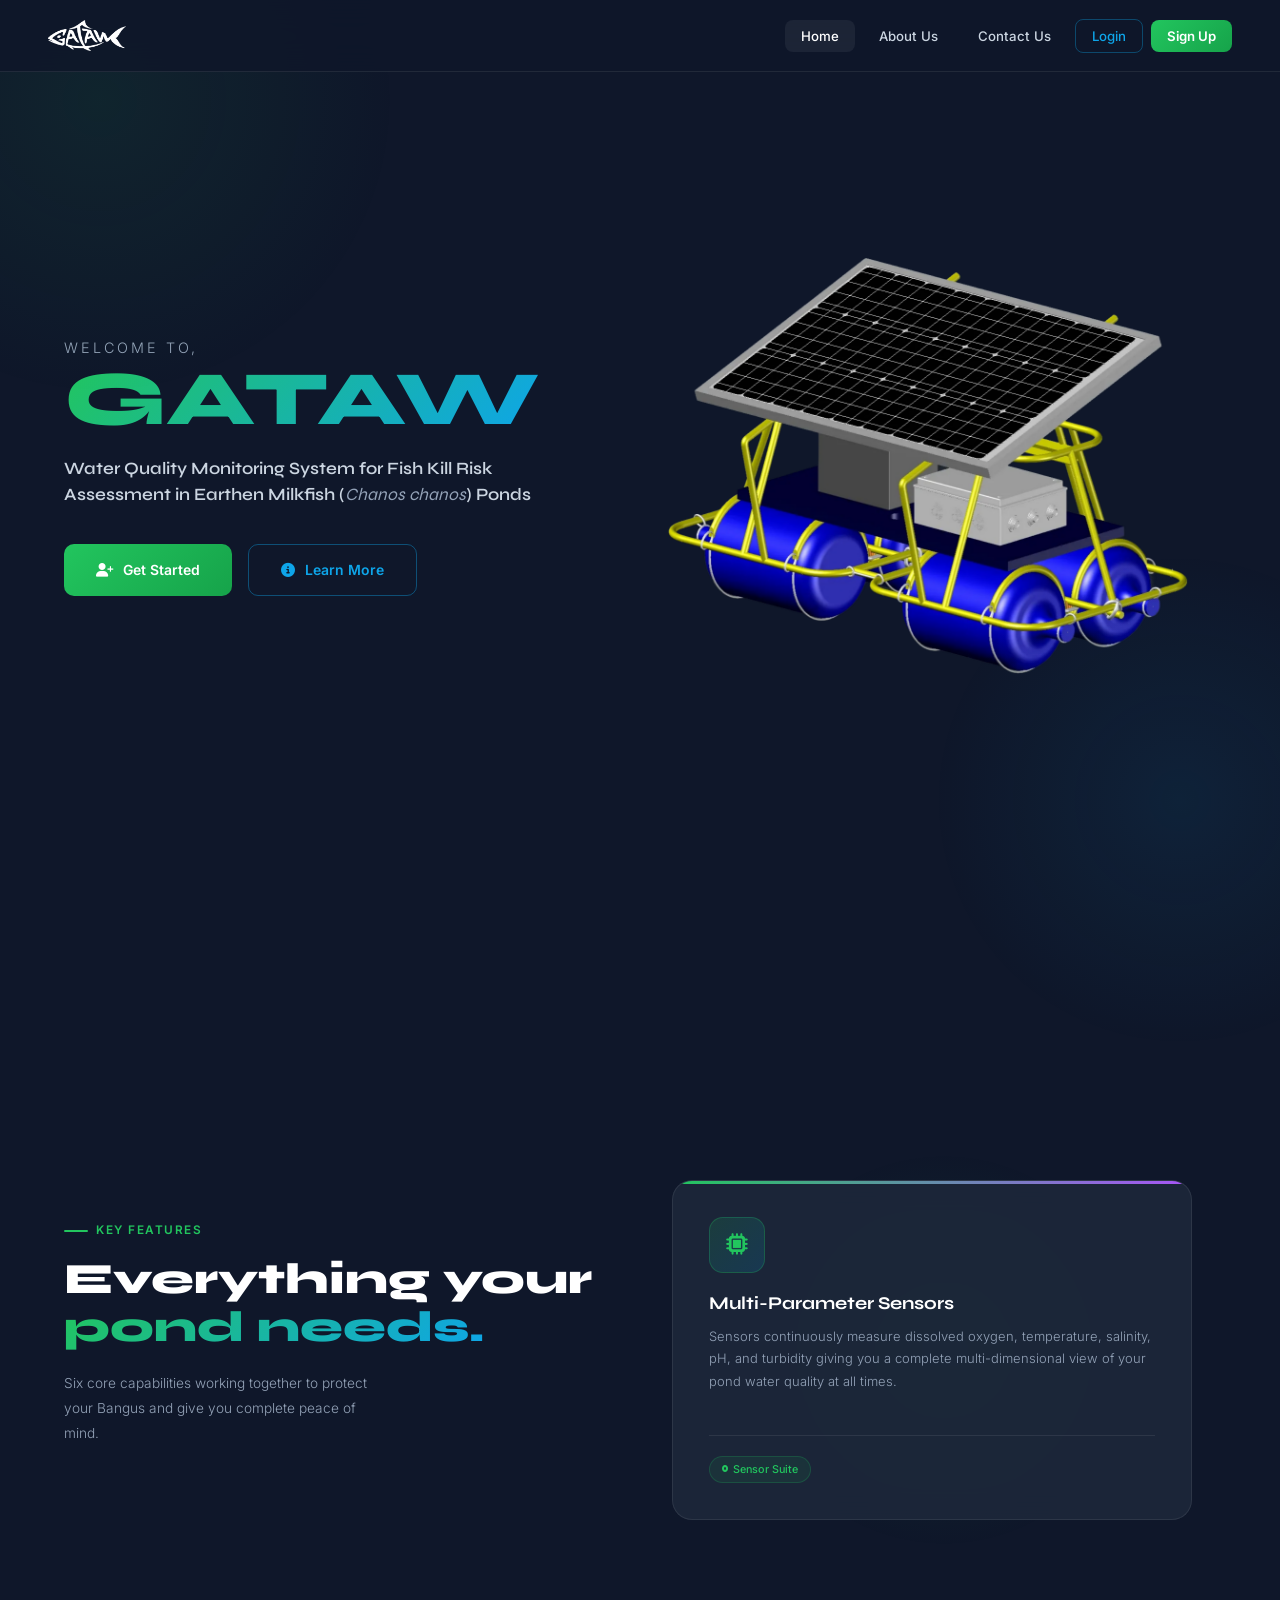
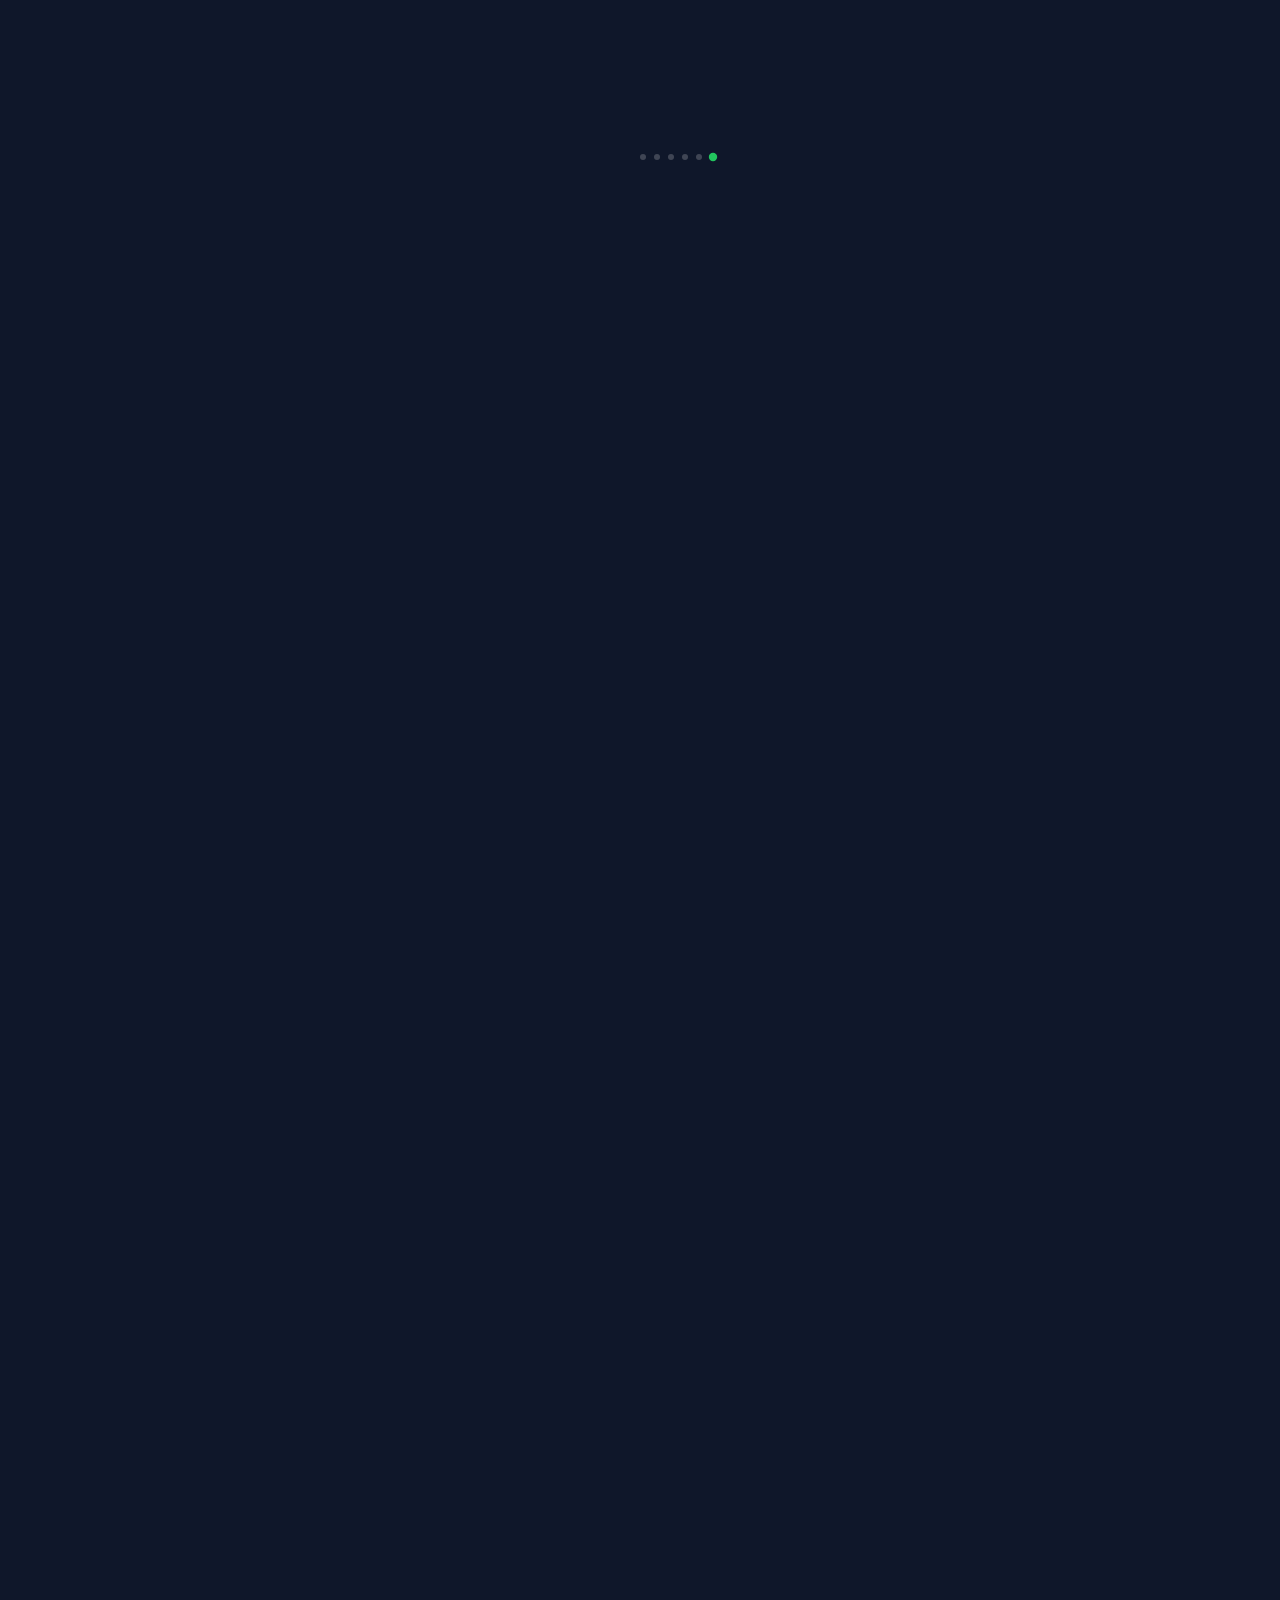
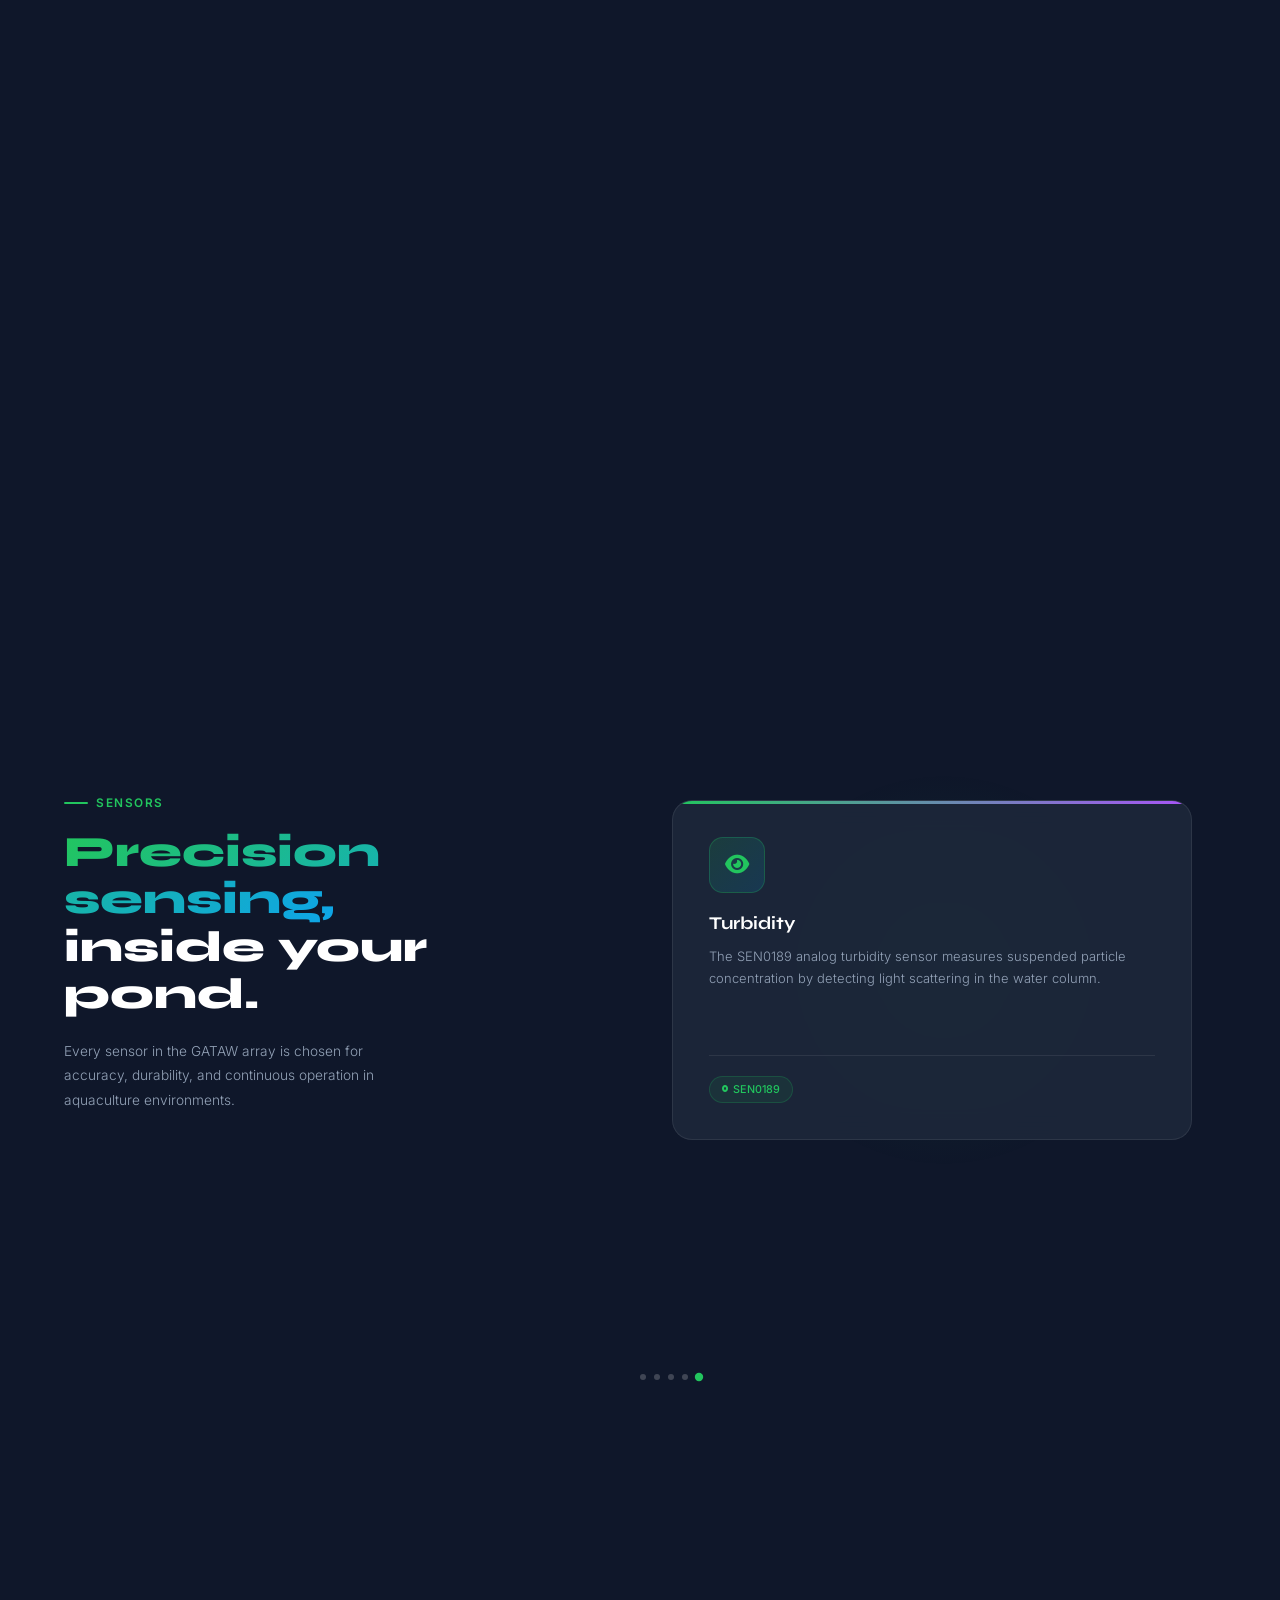
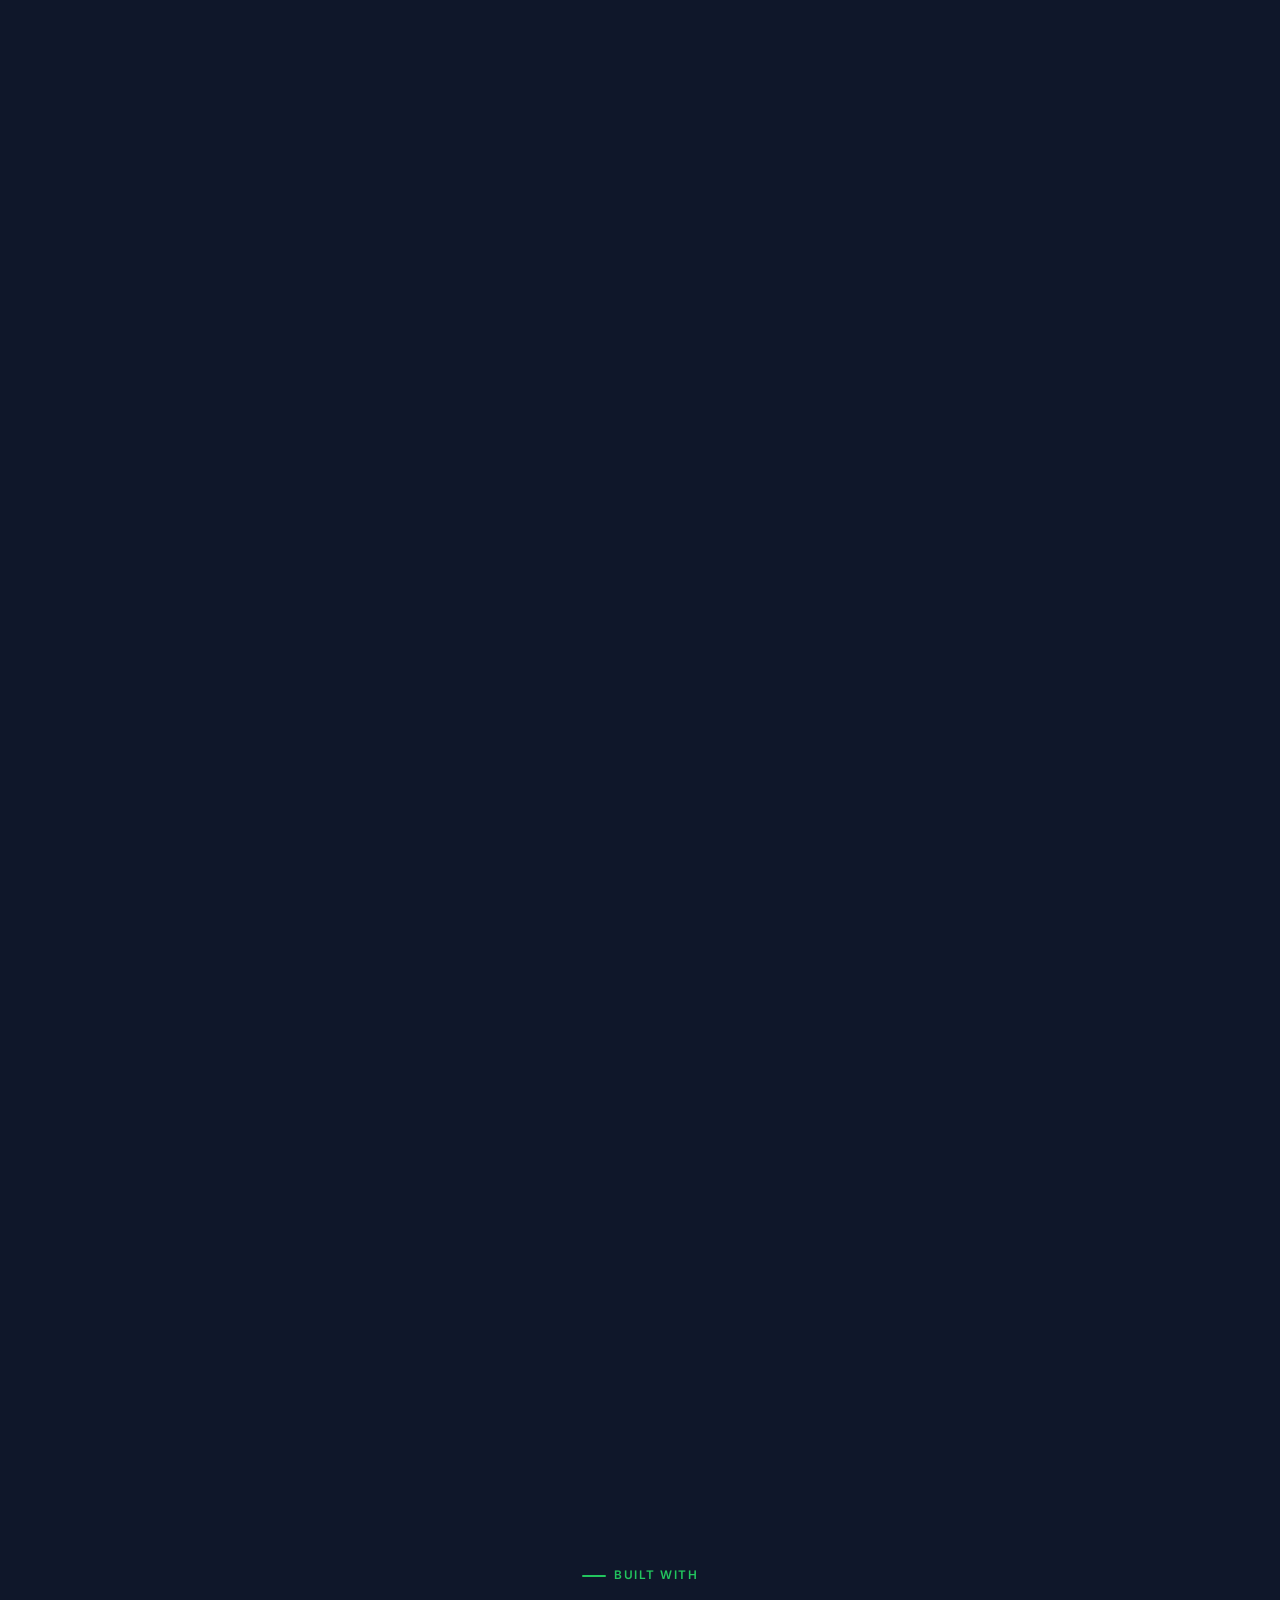
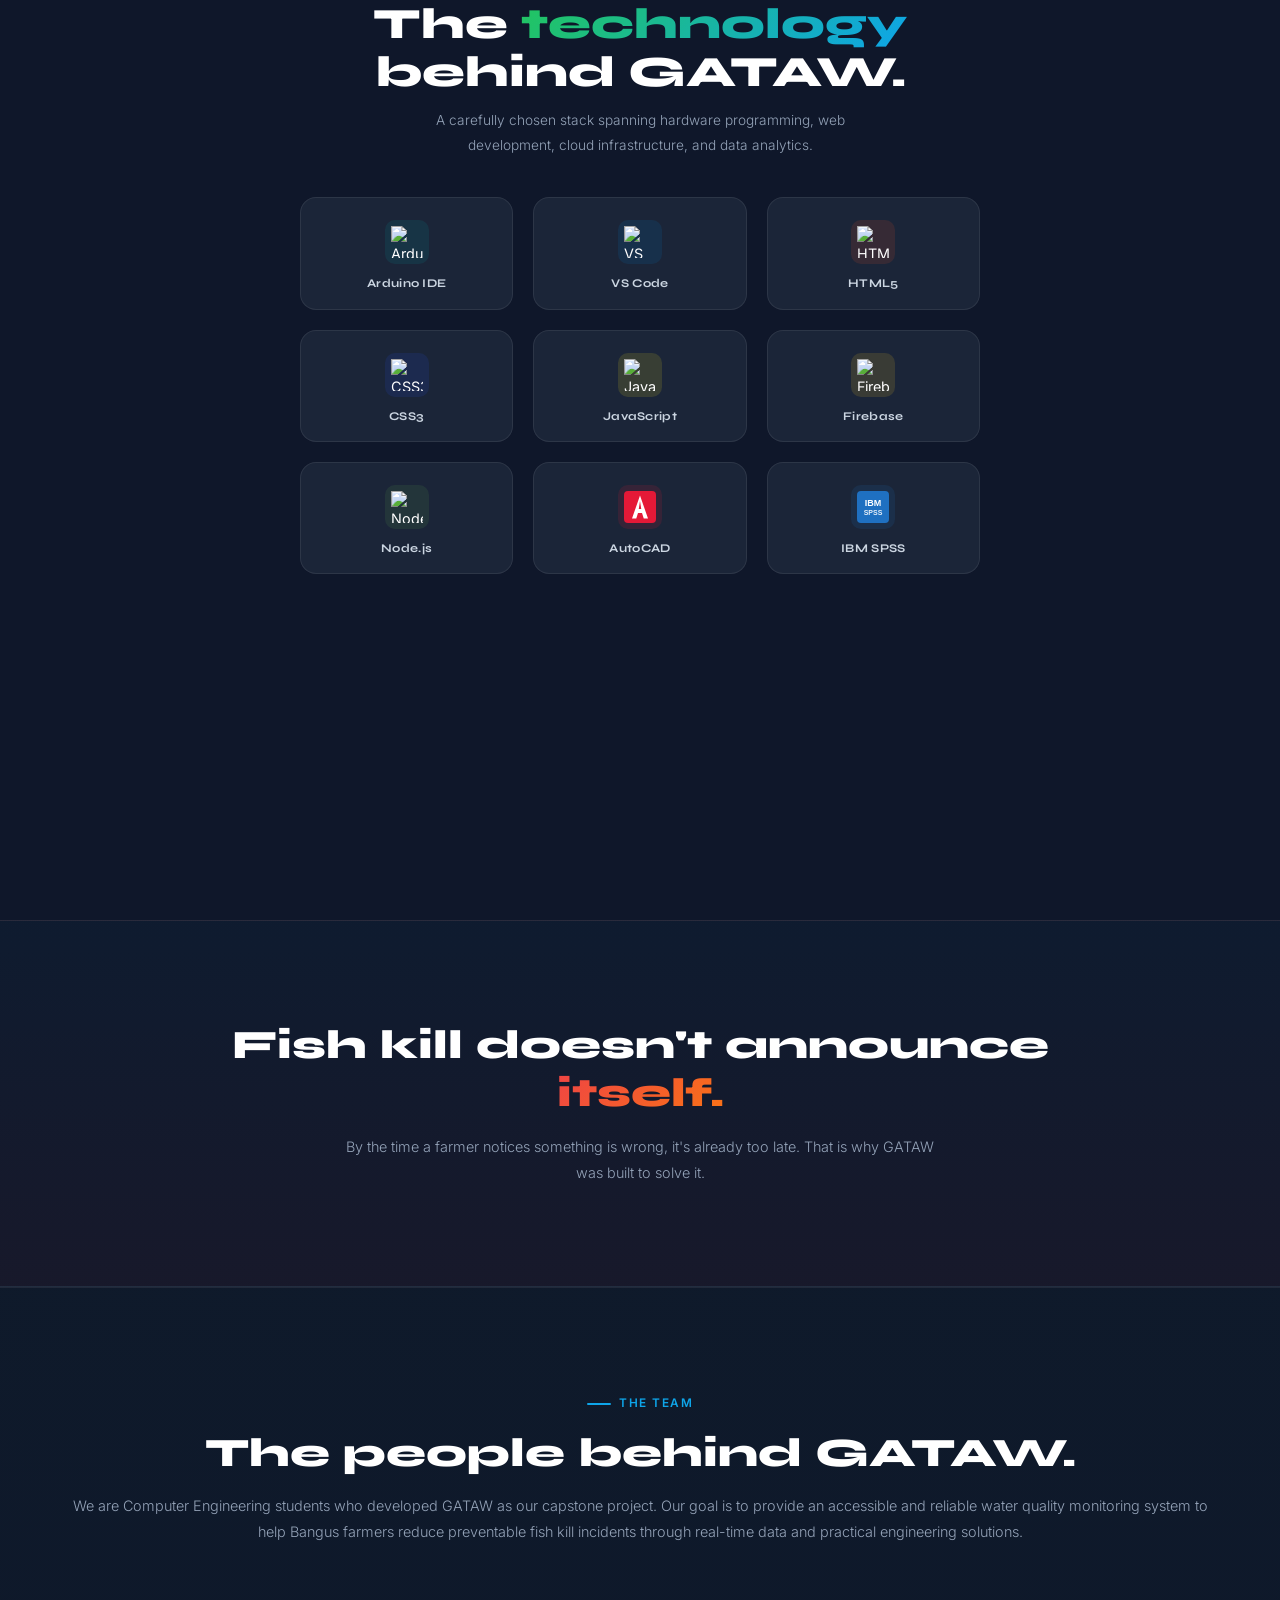
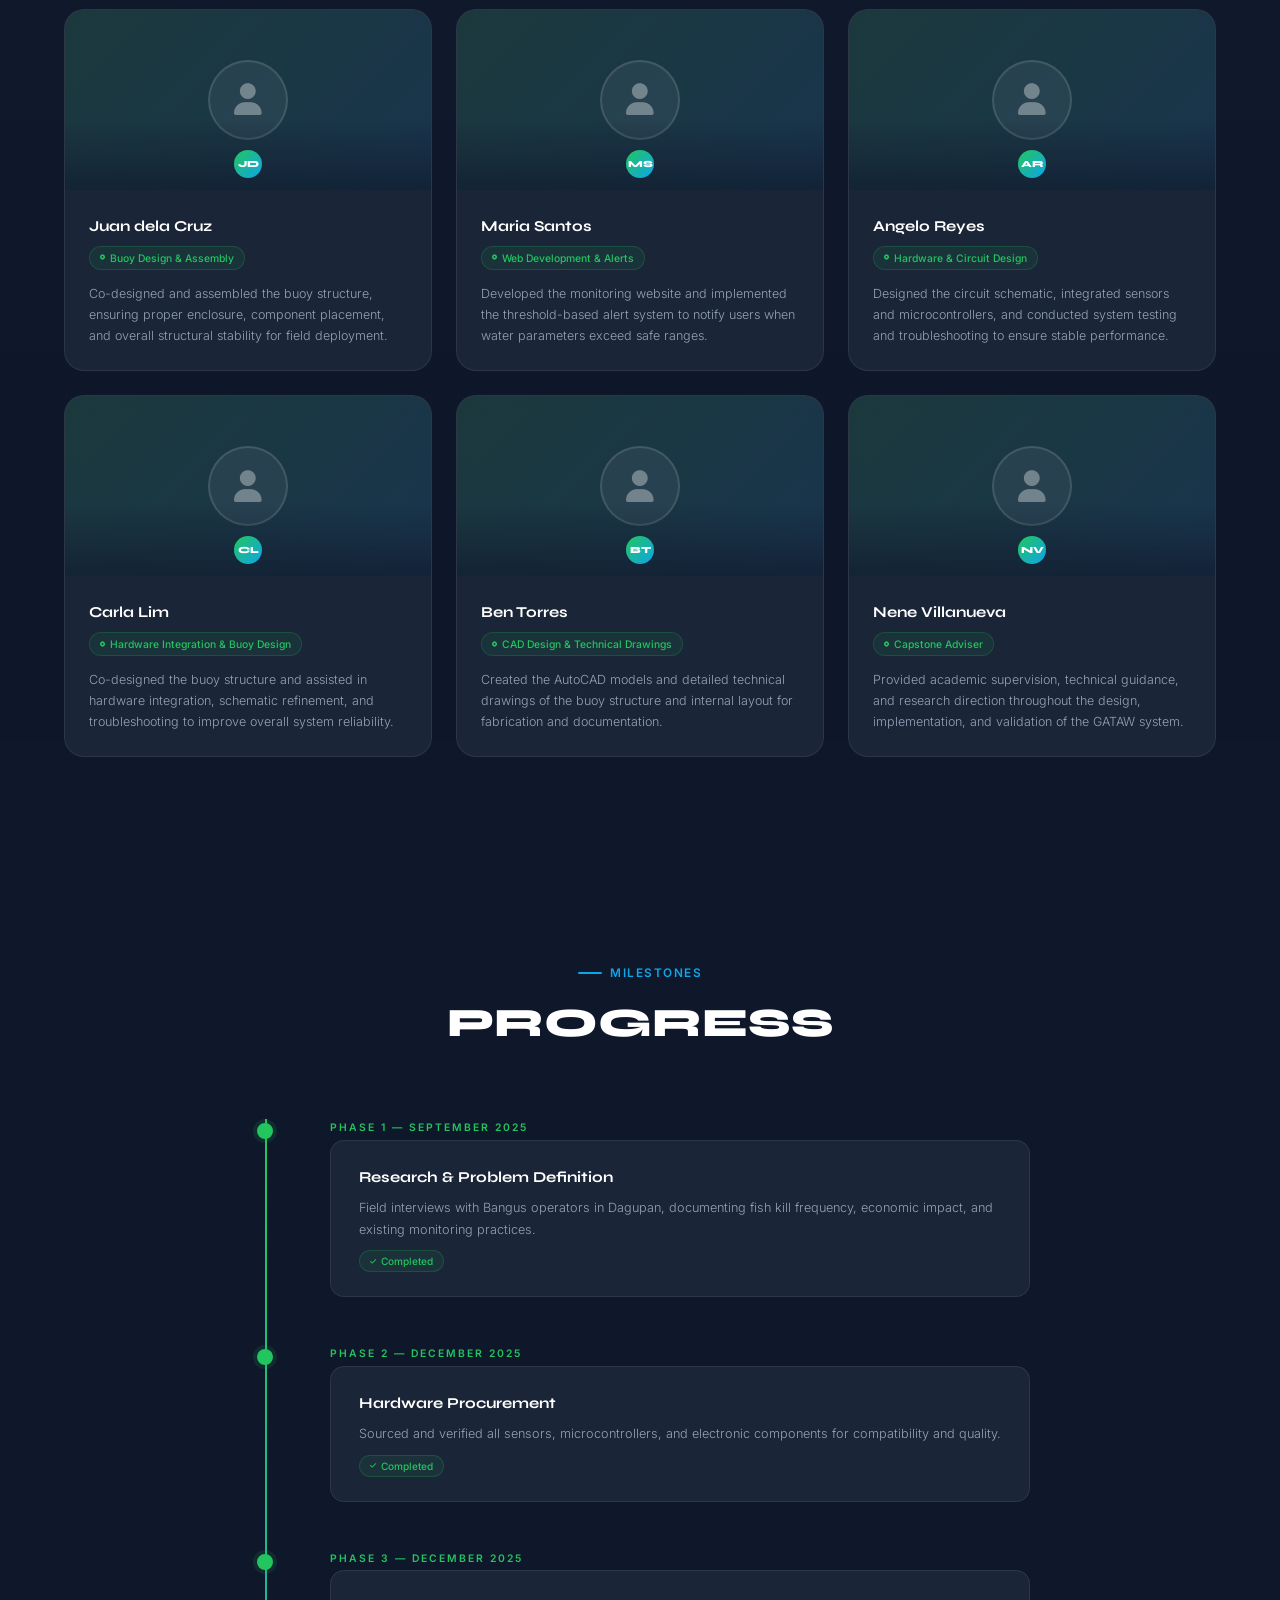
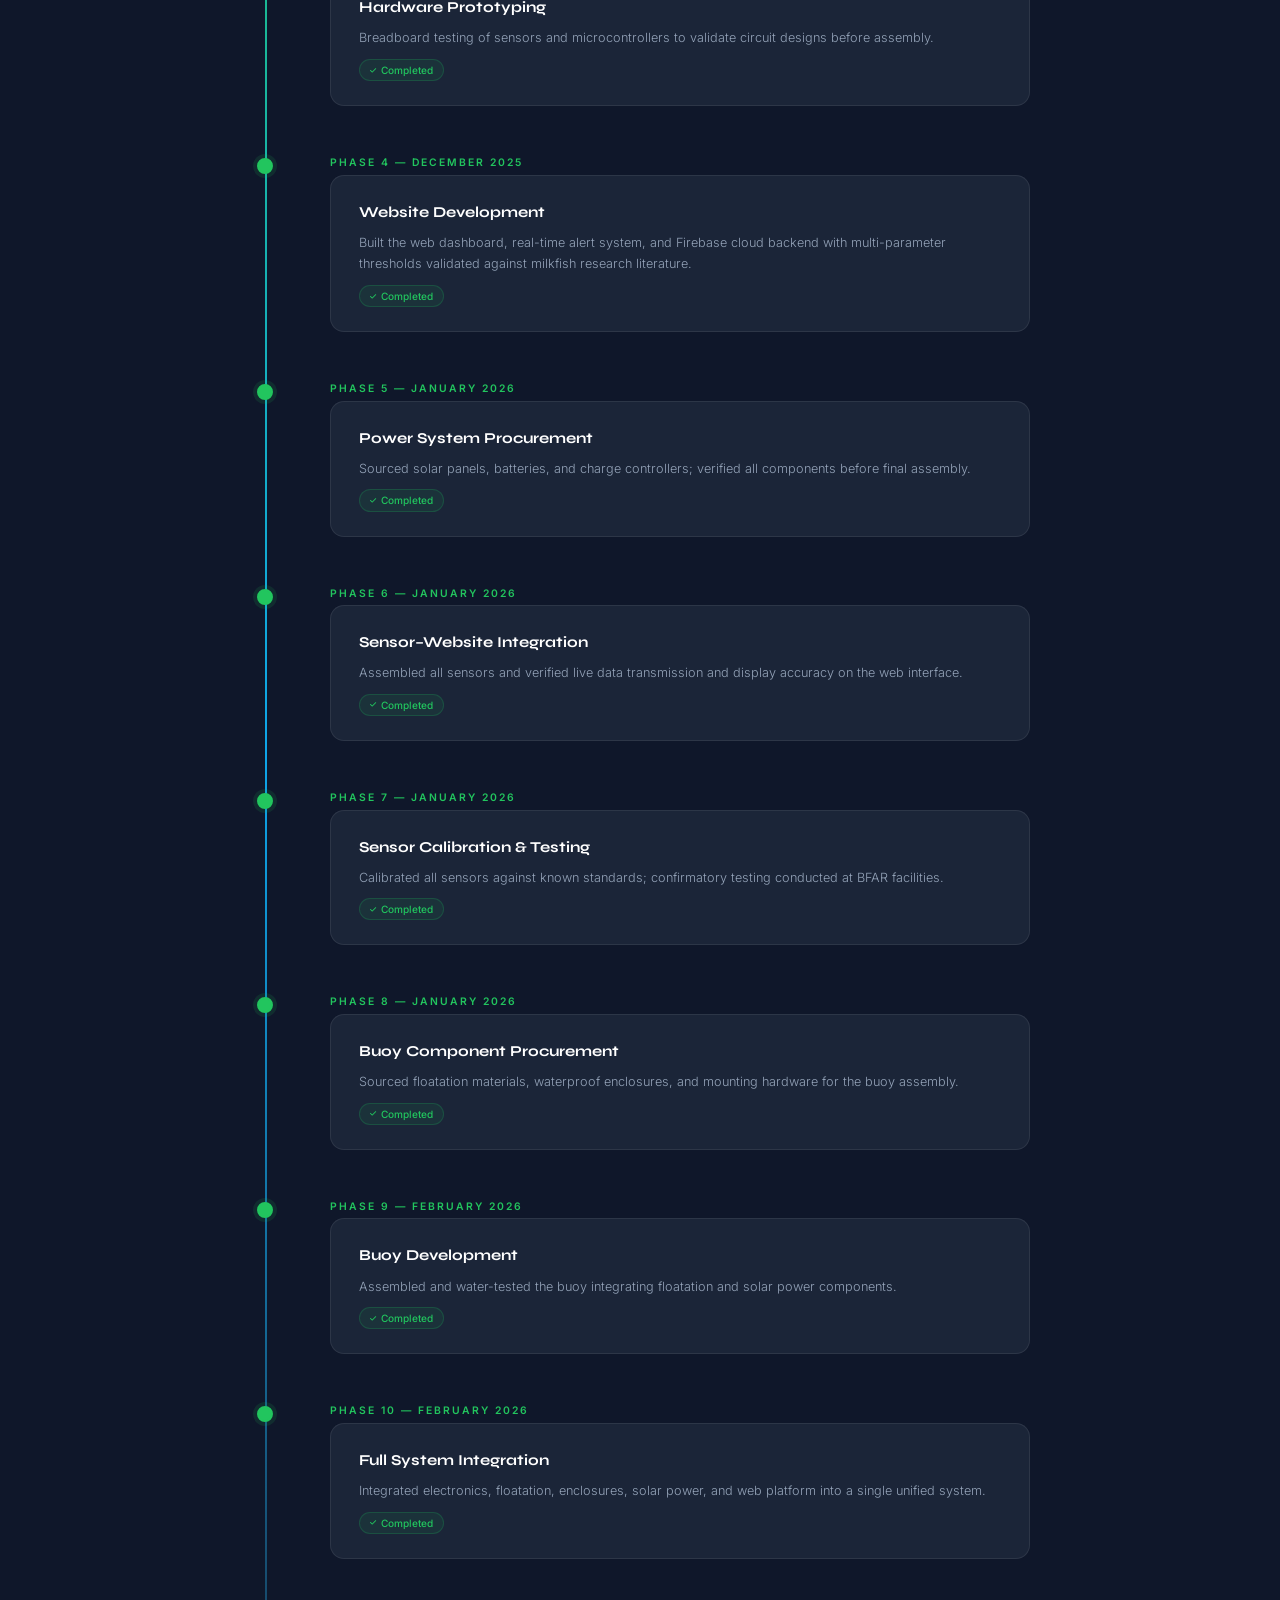
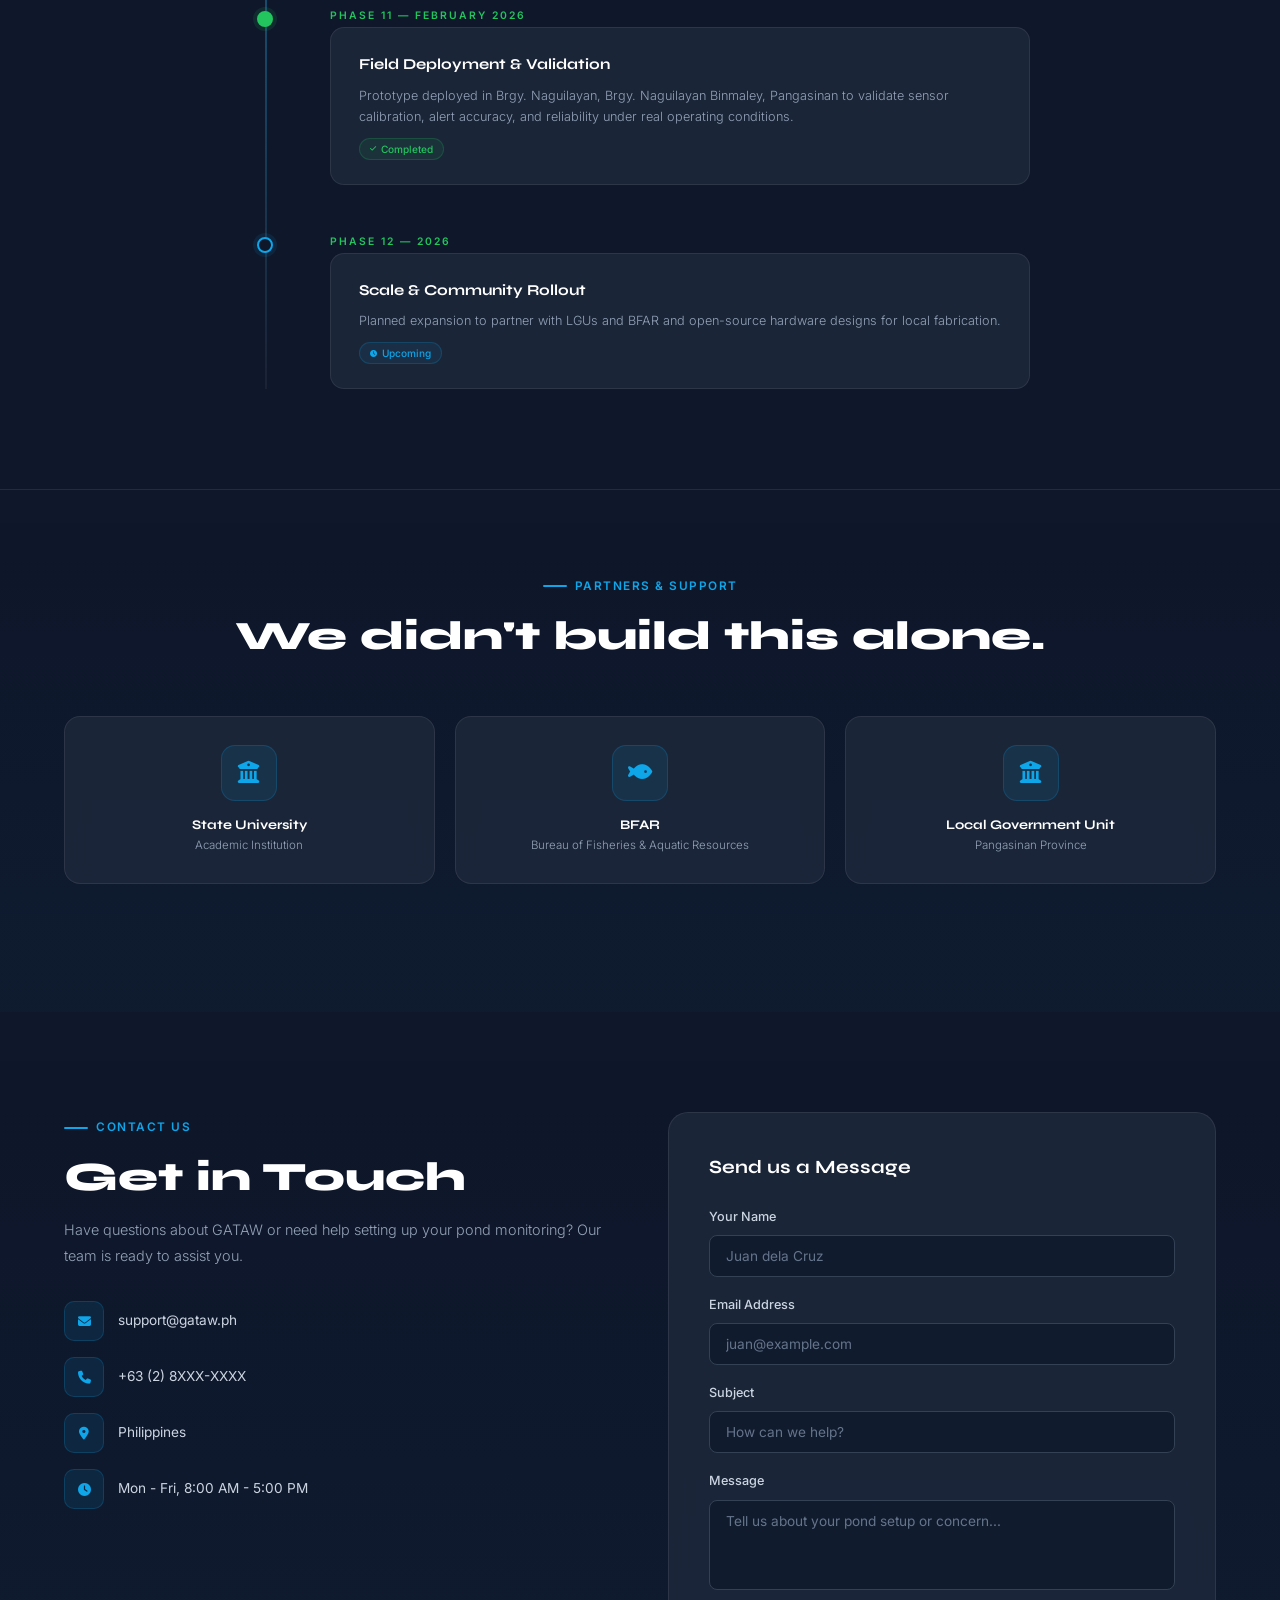
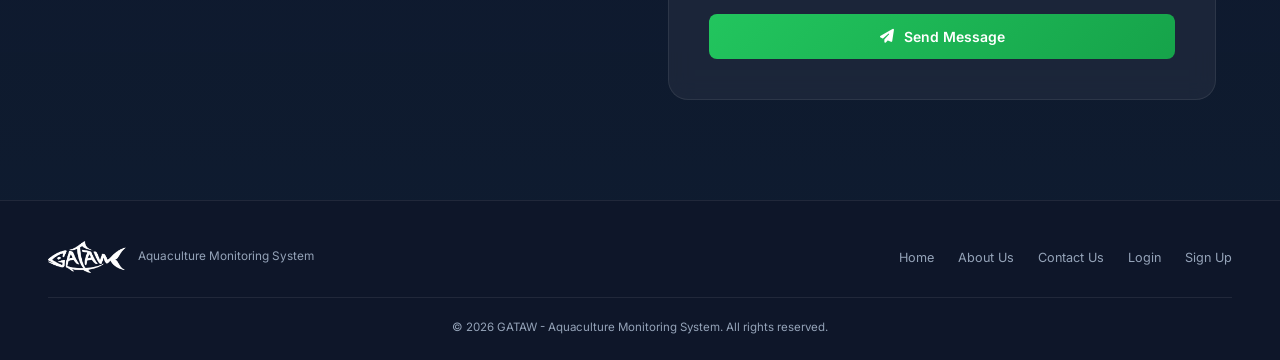
==== commit 971bb924: "Update index1.html" ====
--- a/index1.html
+++ b/index1.html
@@ -522,7 +522,7 @@
 
 <nav id="navbar">
   <a href="#home" class="nav-brand">
-    <img src="/images/gataw.png" alt="GATAW" style="height:32px; object-fit:contain; filter:brightness(0) invert(1);">
+    <img src="images/gataw.png" alt="GATAW" style="height:32px; object-fit:contain; filter:brightness(0) invert(1);">
   </a>
   <ul class="nav-links" id="navLinks">
     <li><a href="#home" class="active" data-section="home">Home</a></li>
@@ -551,7 +551,7 @@
     </div>
   </div>
   <div class="hero-right">
-    <img src="/images/buoy.png" alt="GATAW Device" class="hero-img" id="heroImage">
+    <img src="images/buoy.png" alt="GATAW Device" class="hero-img" id="heroImage">
   </div>
 </section>
 
@@ -878,7 +878,7 @@
 <footer>
   <div class="footer-inner">
     <div class="footer-brand">
-      <img src="/images/gataw.png" alt="GATAW" style="height:32px; object-fit:contain; filter:brightness(0) invert(1);">
+      <img src="images/gataw.png" alt="GATAW" style="height:32px; object-fit:contain; filter:brightness(0) invert(1);">
       <div>
         <p>Aquaculture Monitoring System</p>
       </div>
@@ -1137,4 +1137,4 @@
 })();
 </script>
 </body>
-</html>+</html>
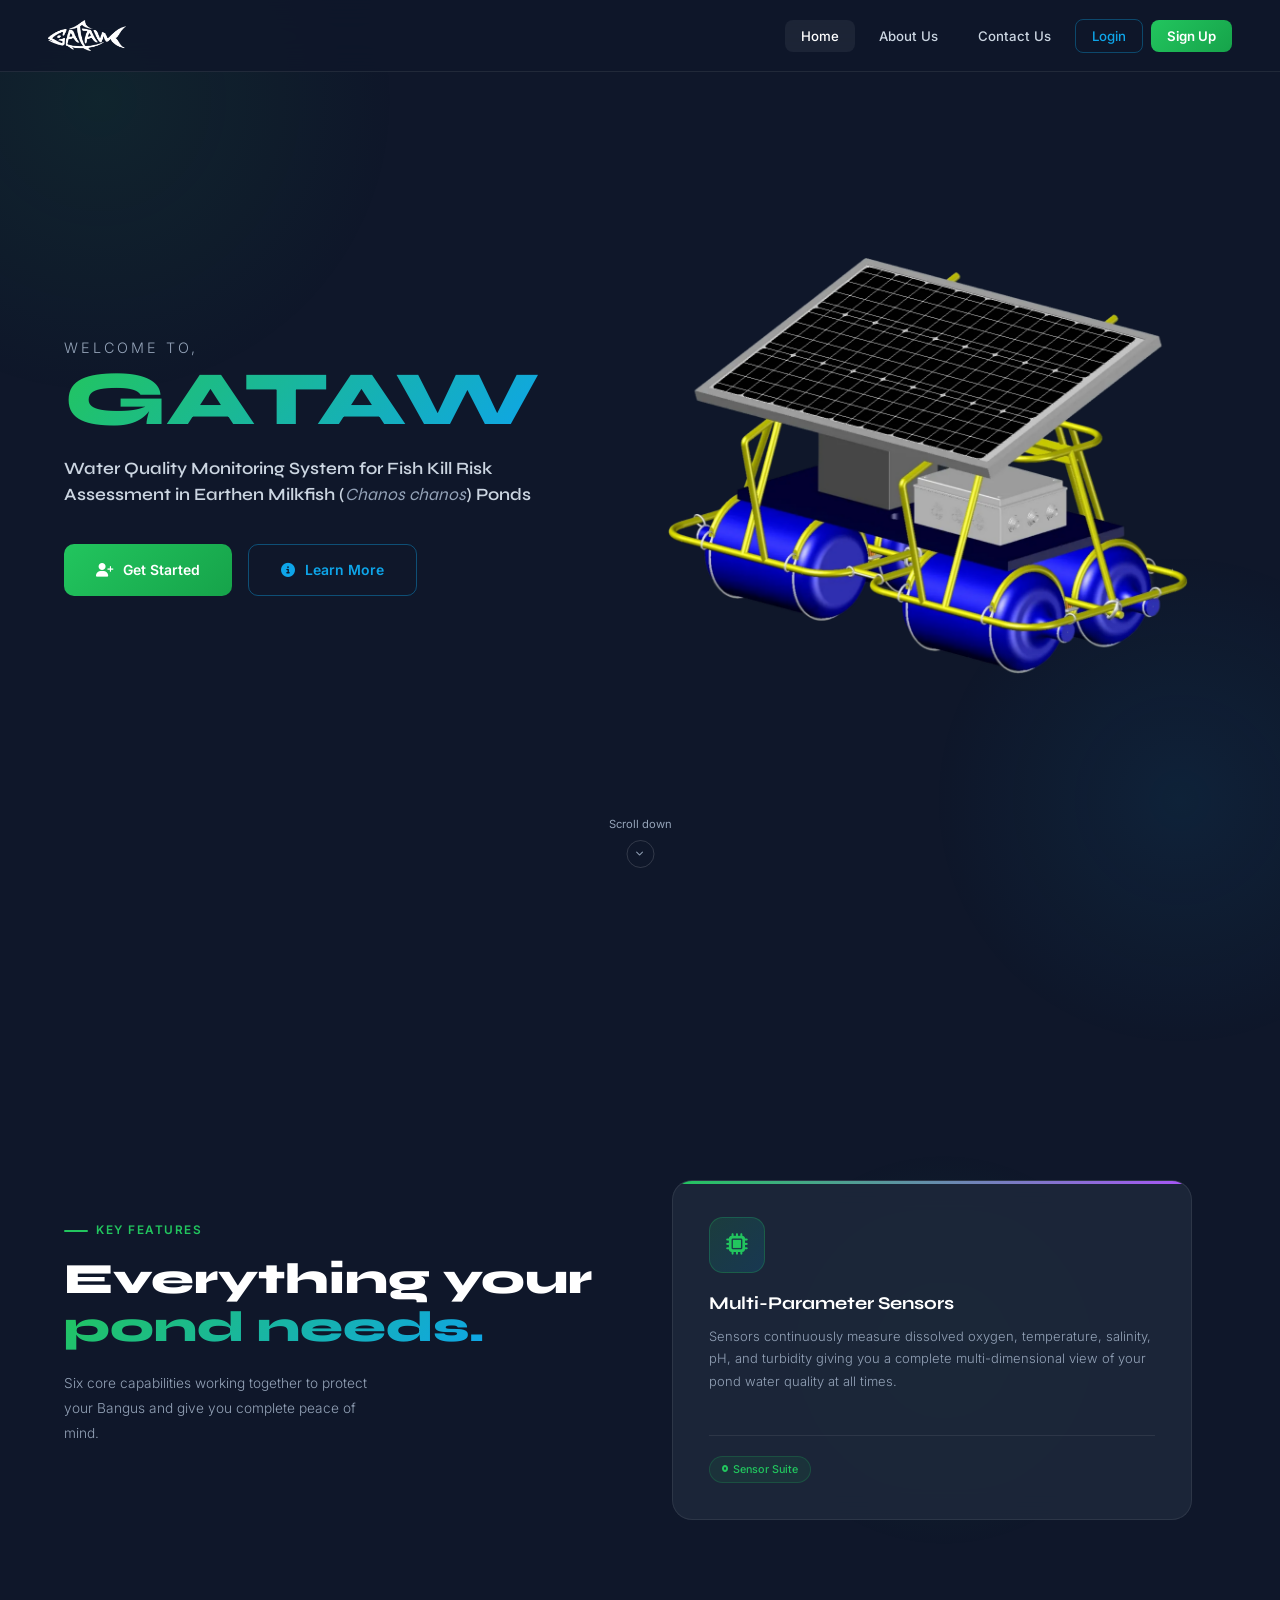
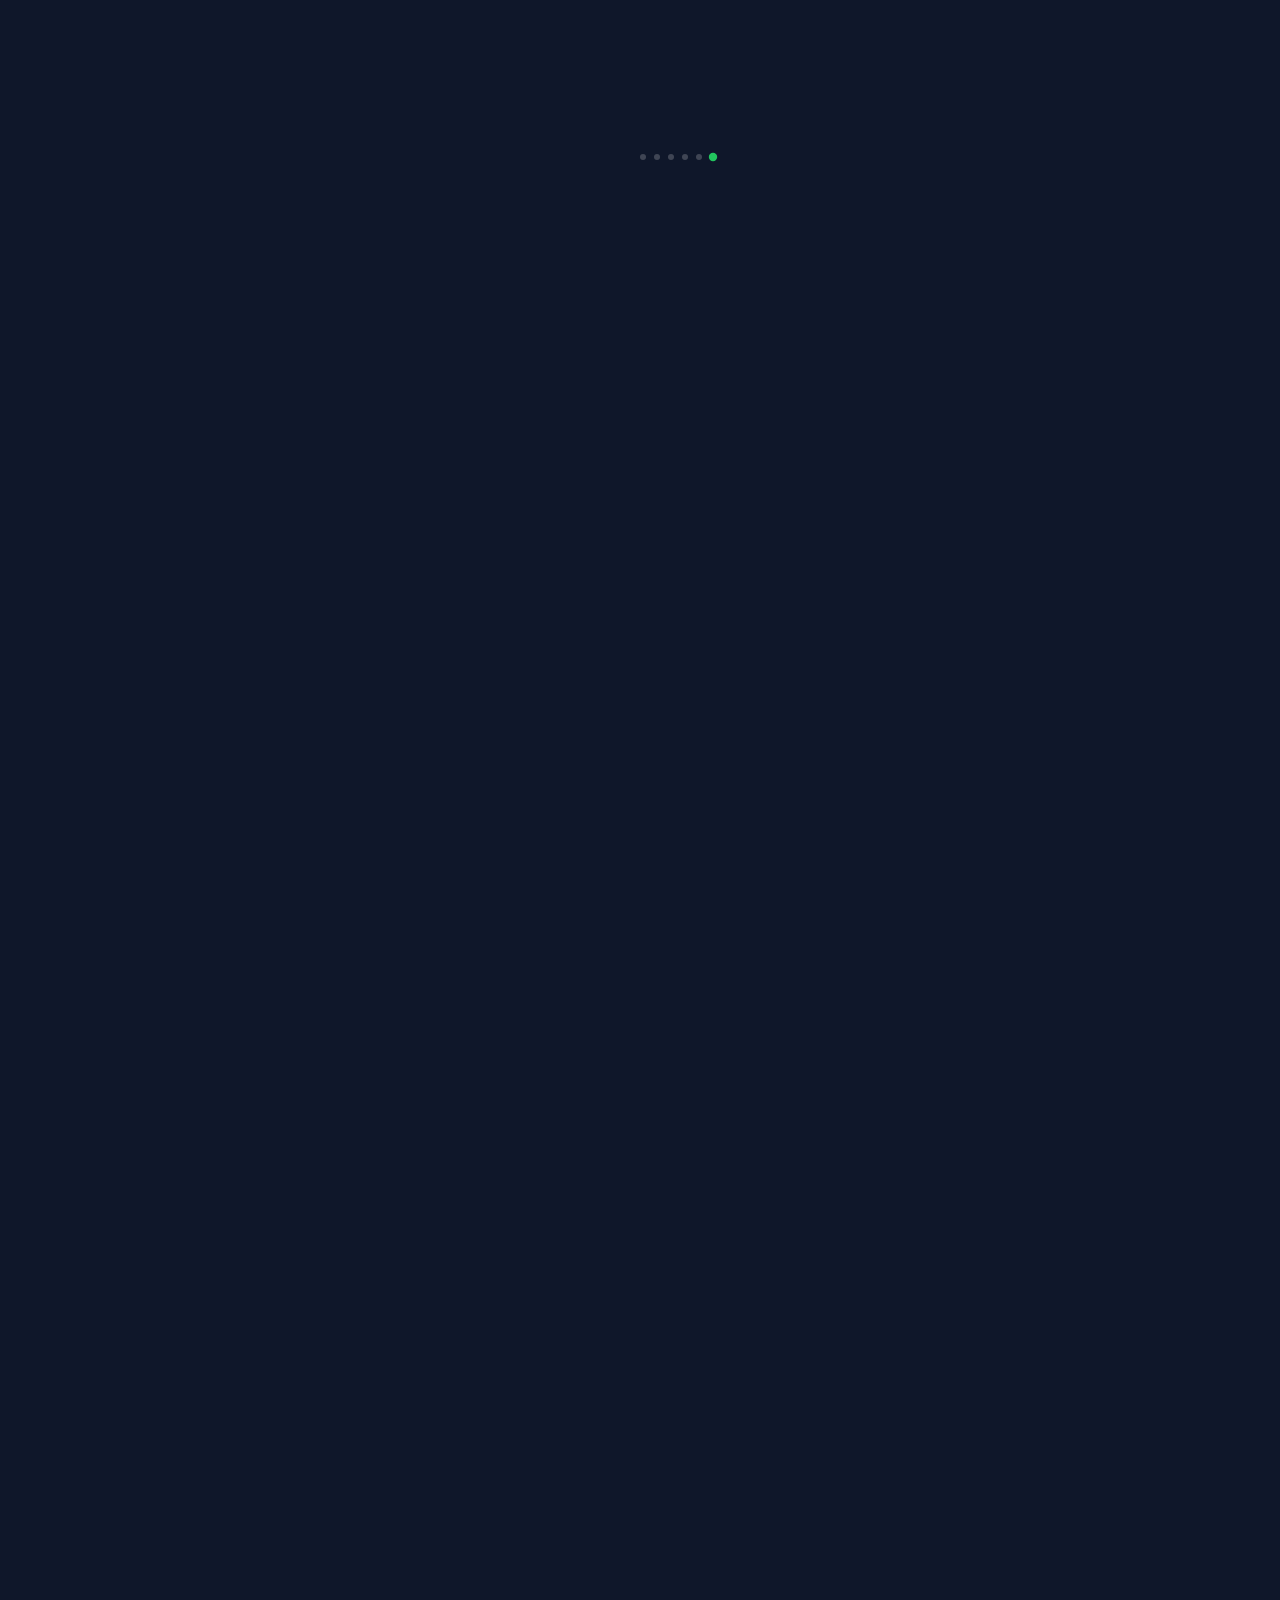
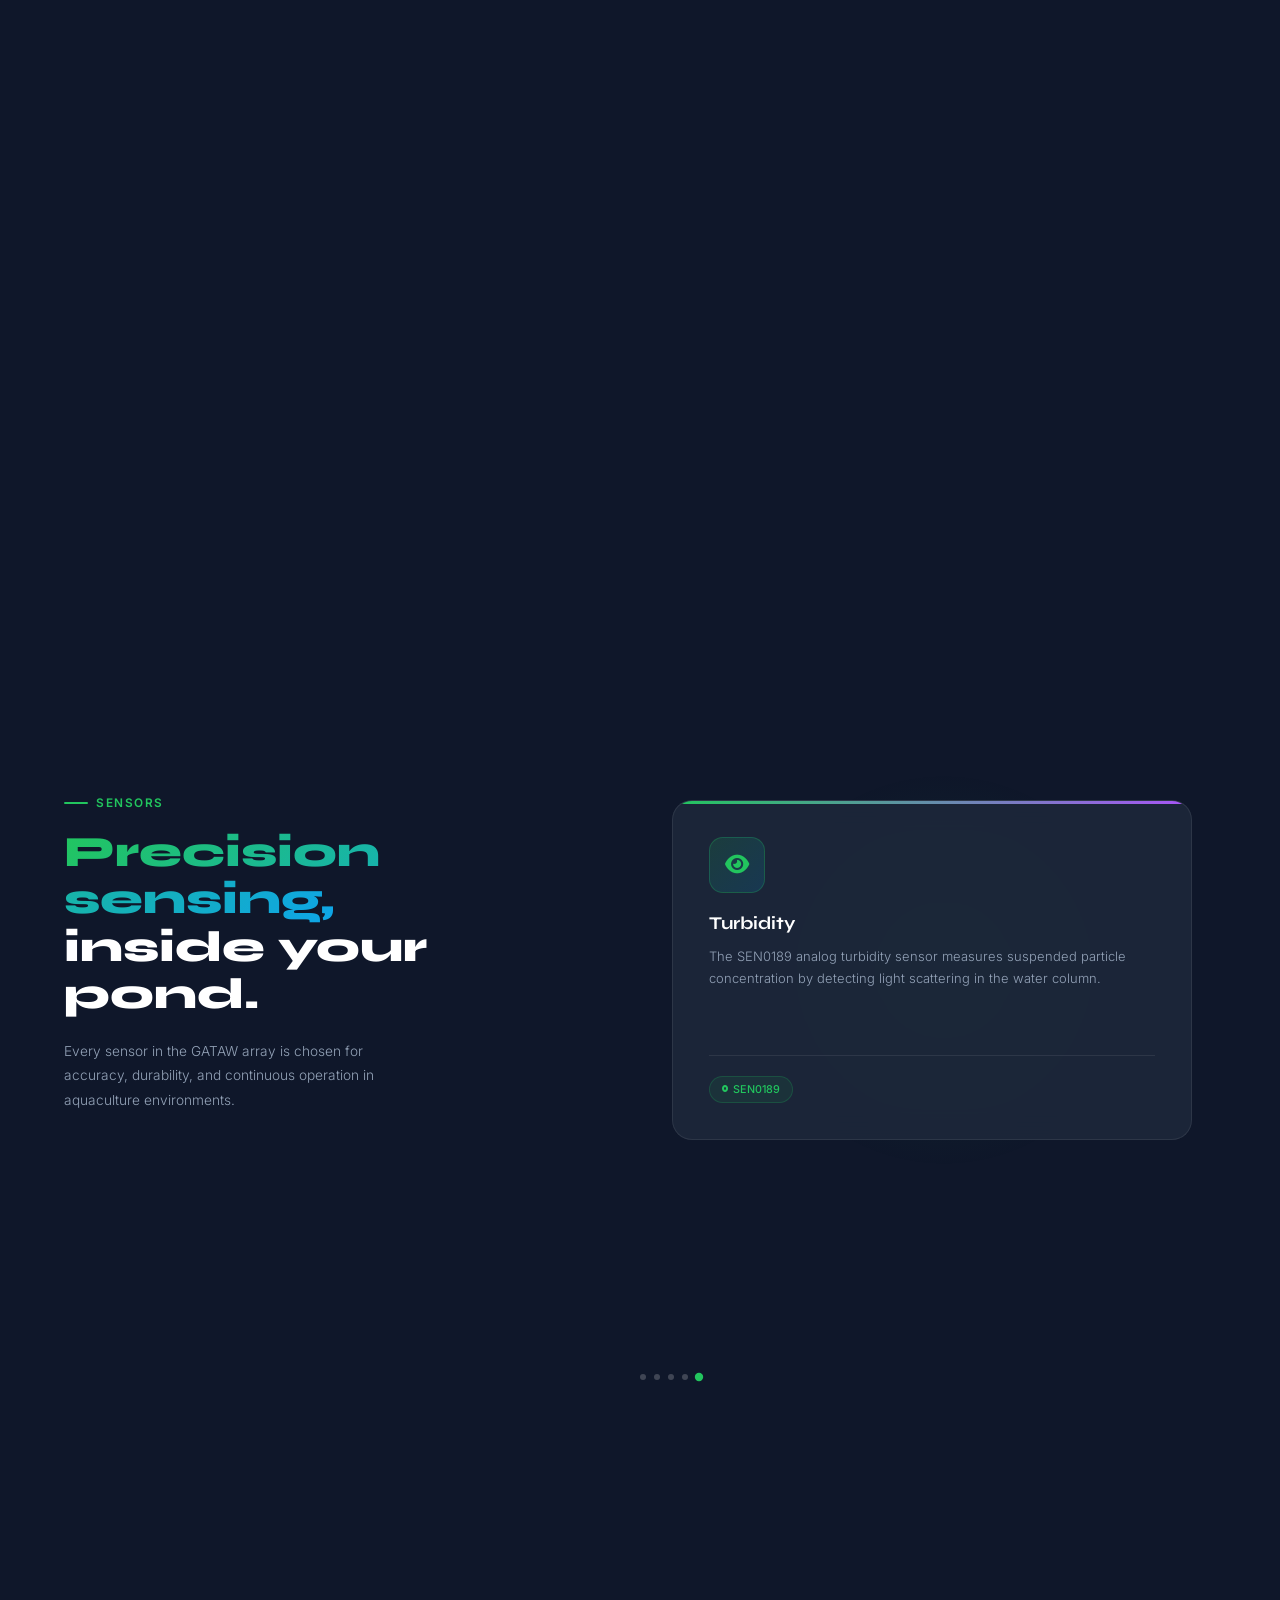
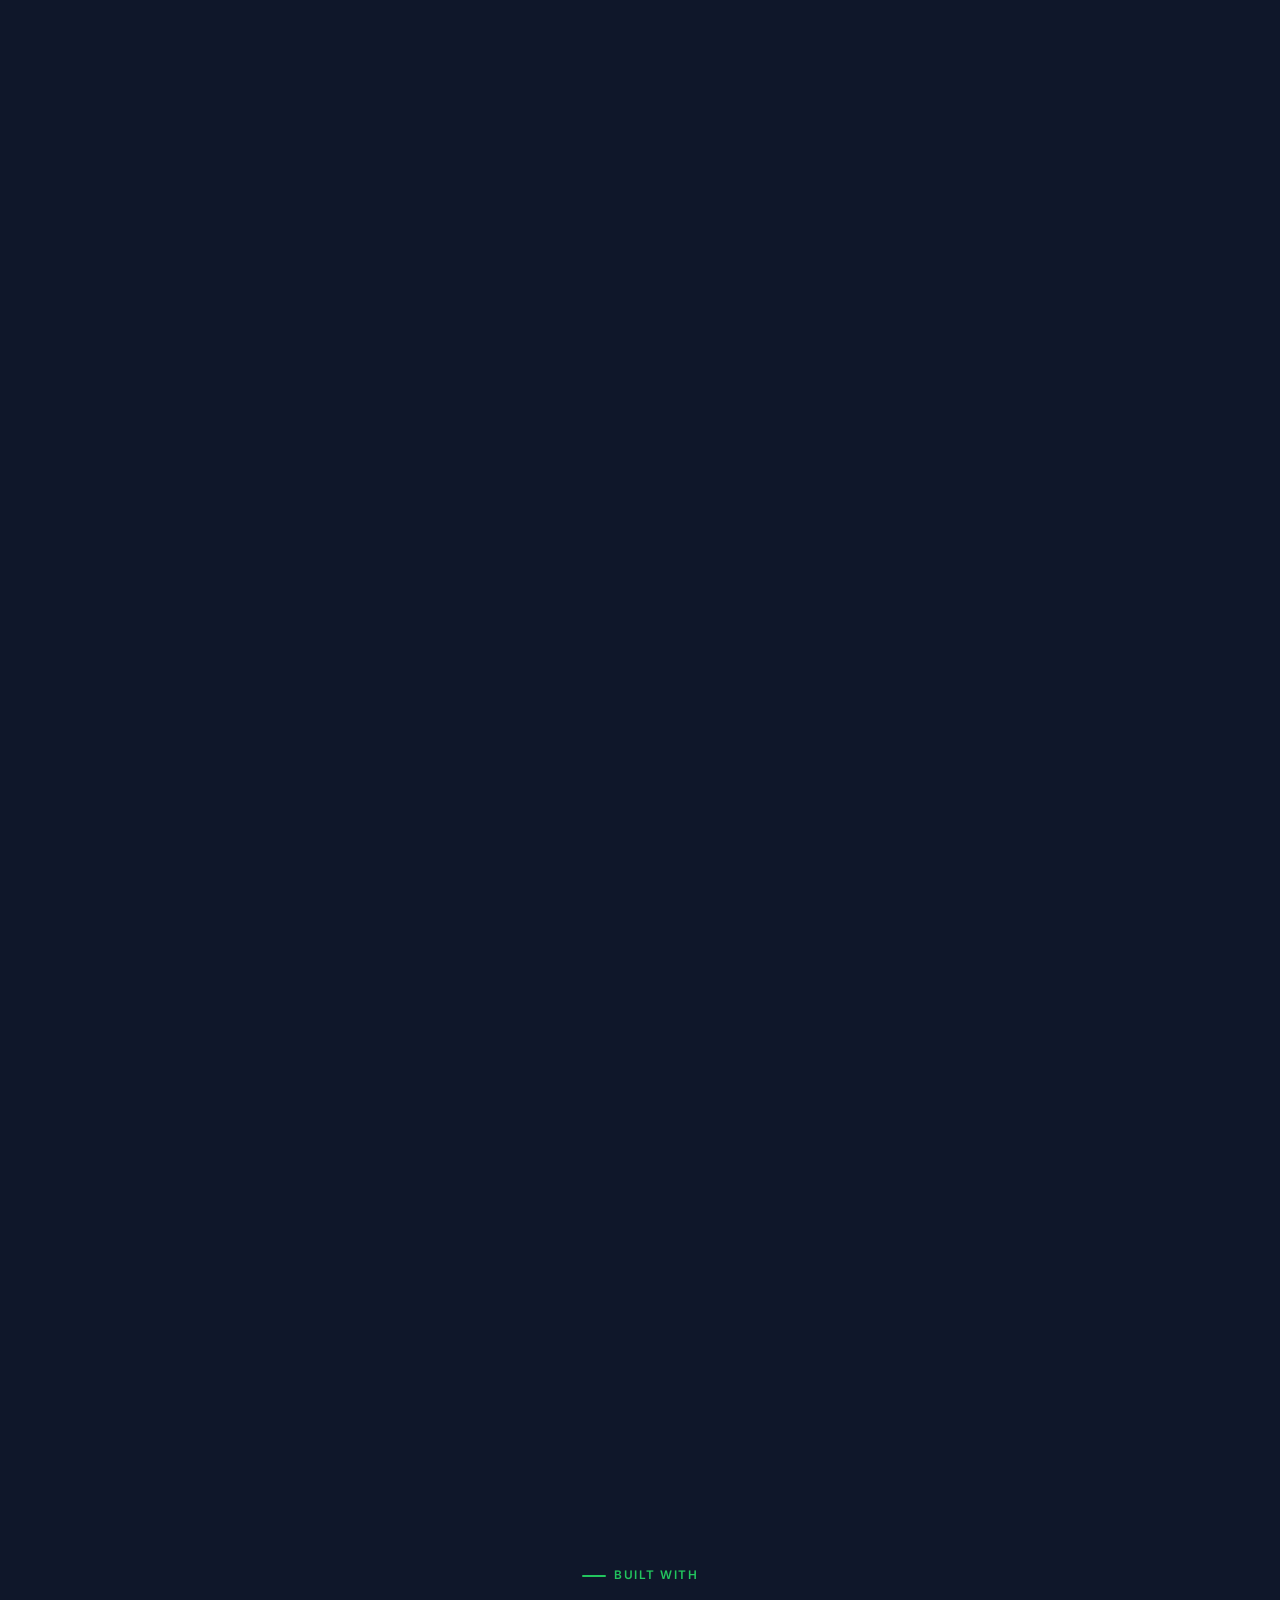
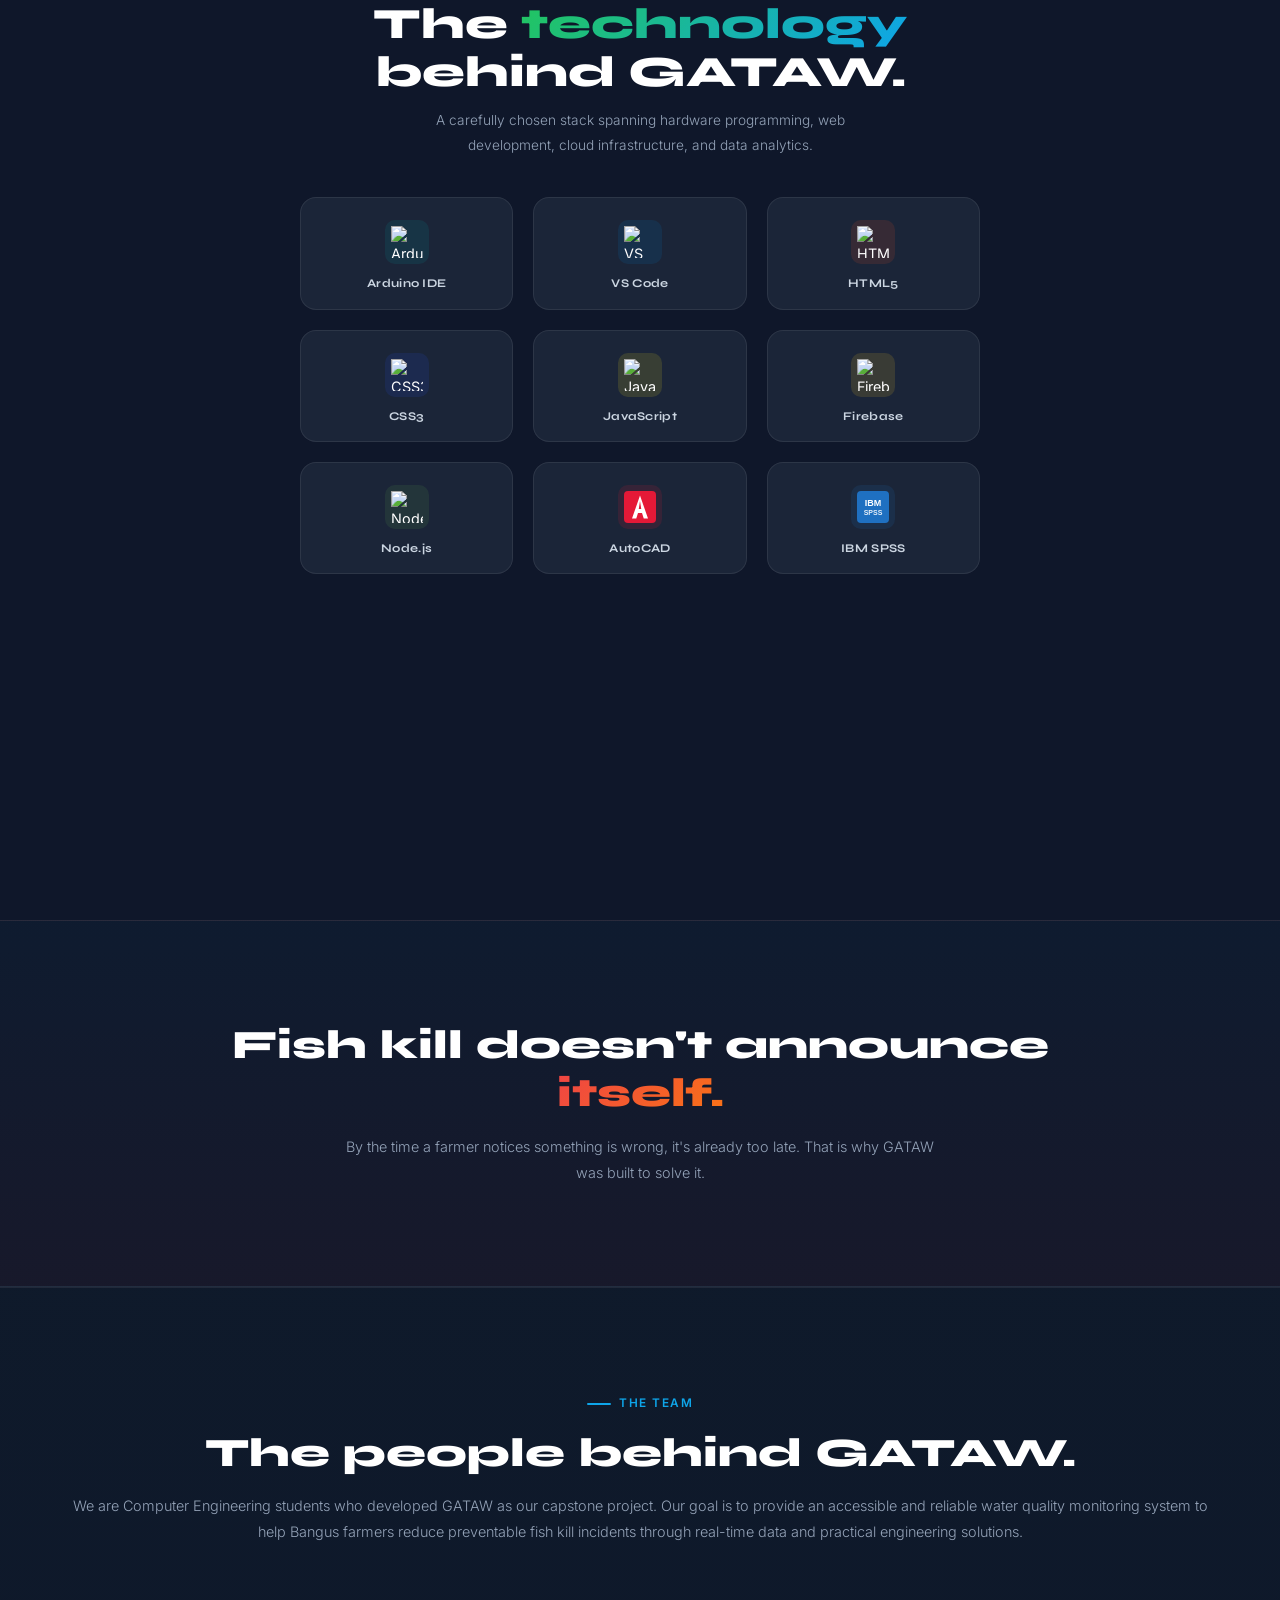
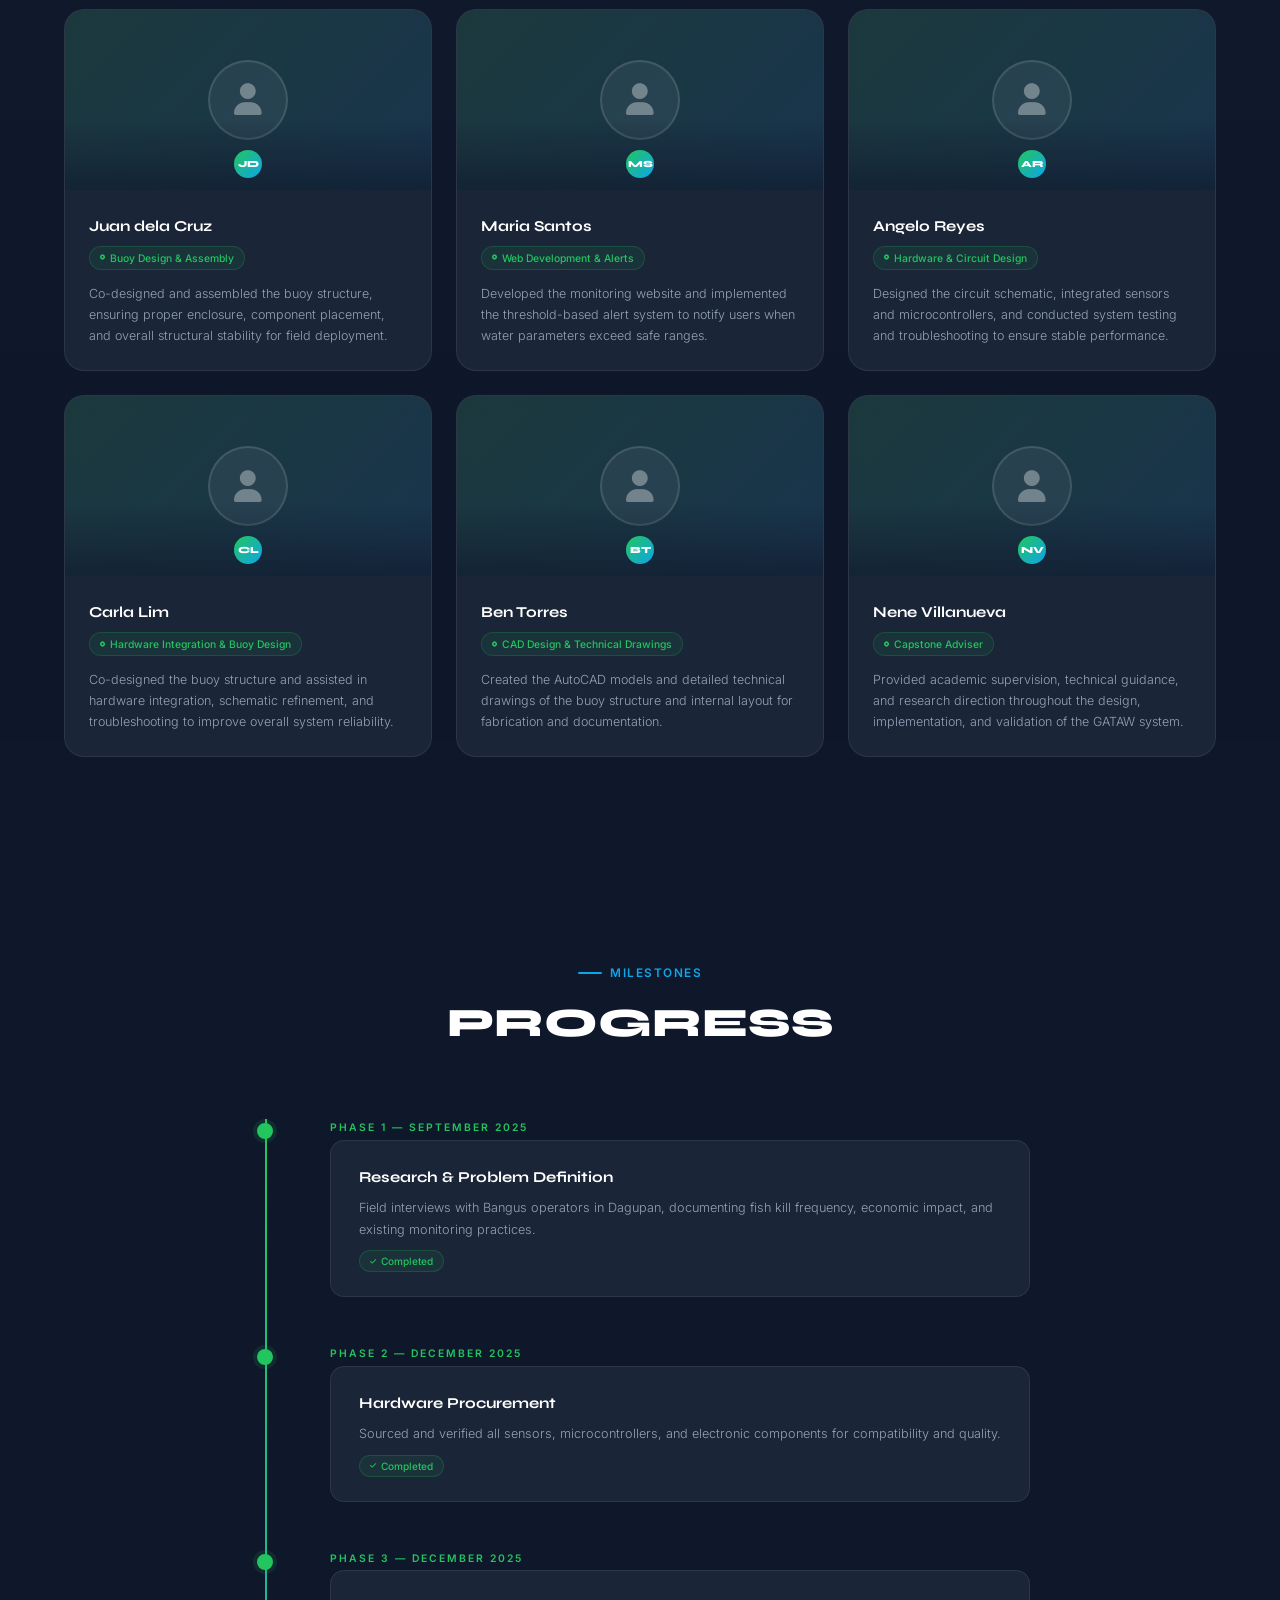
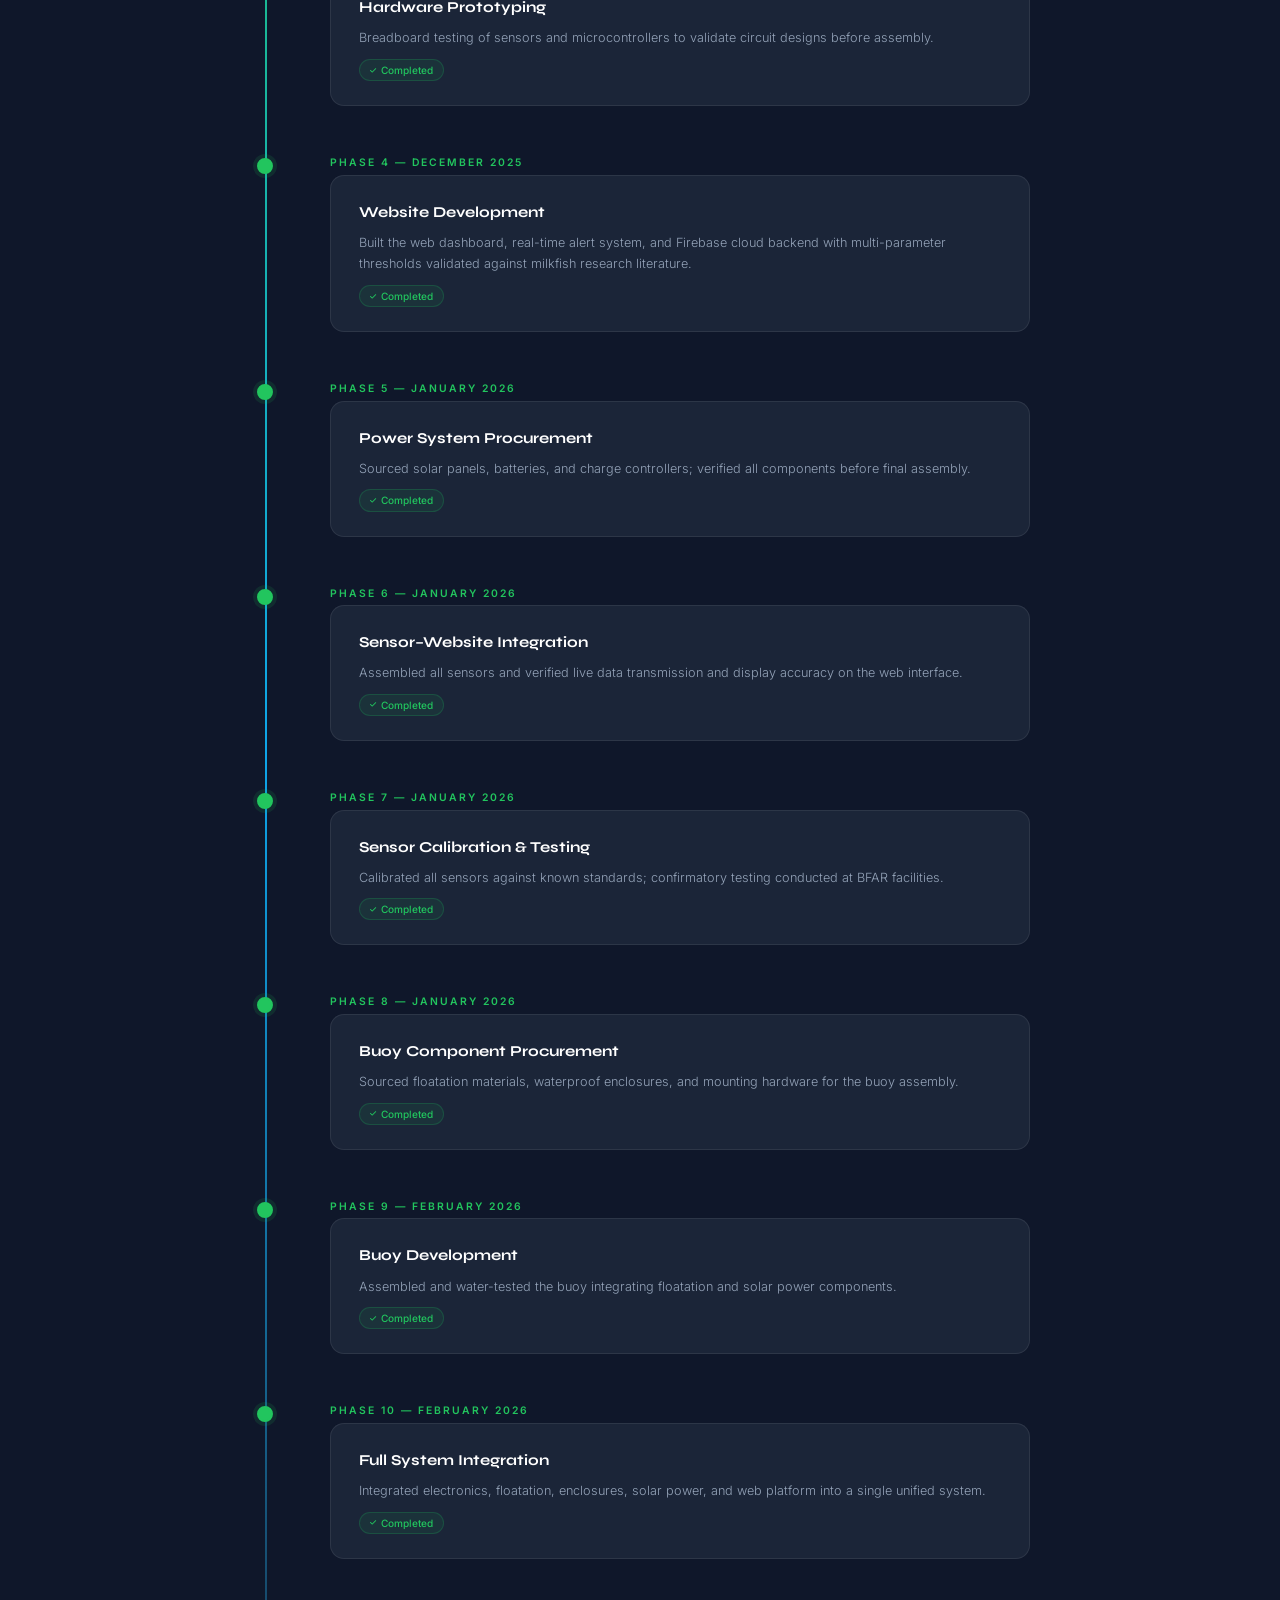
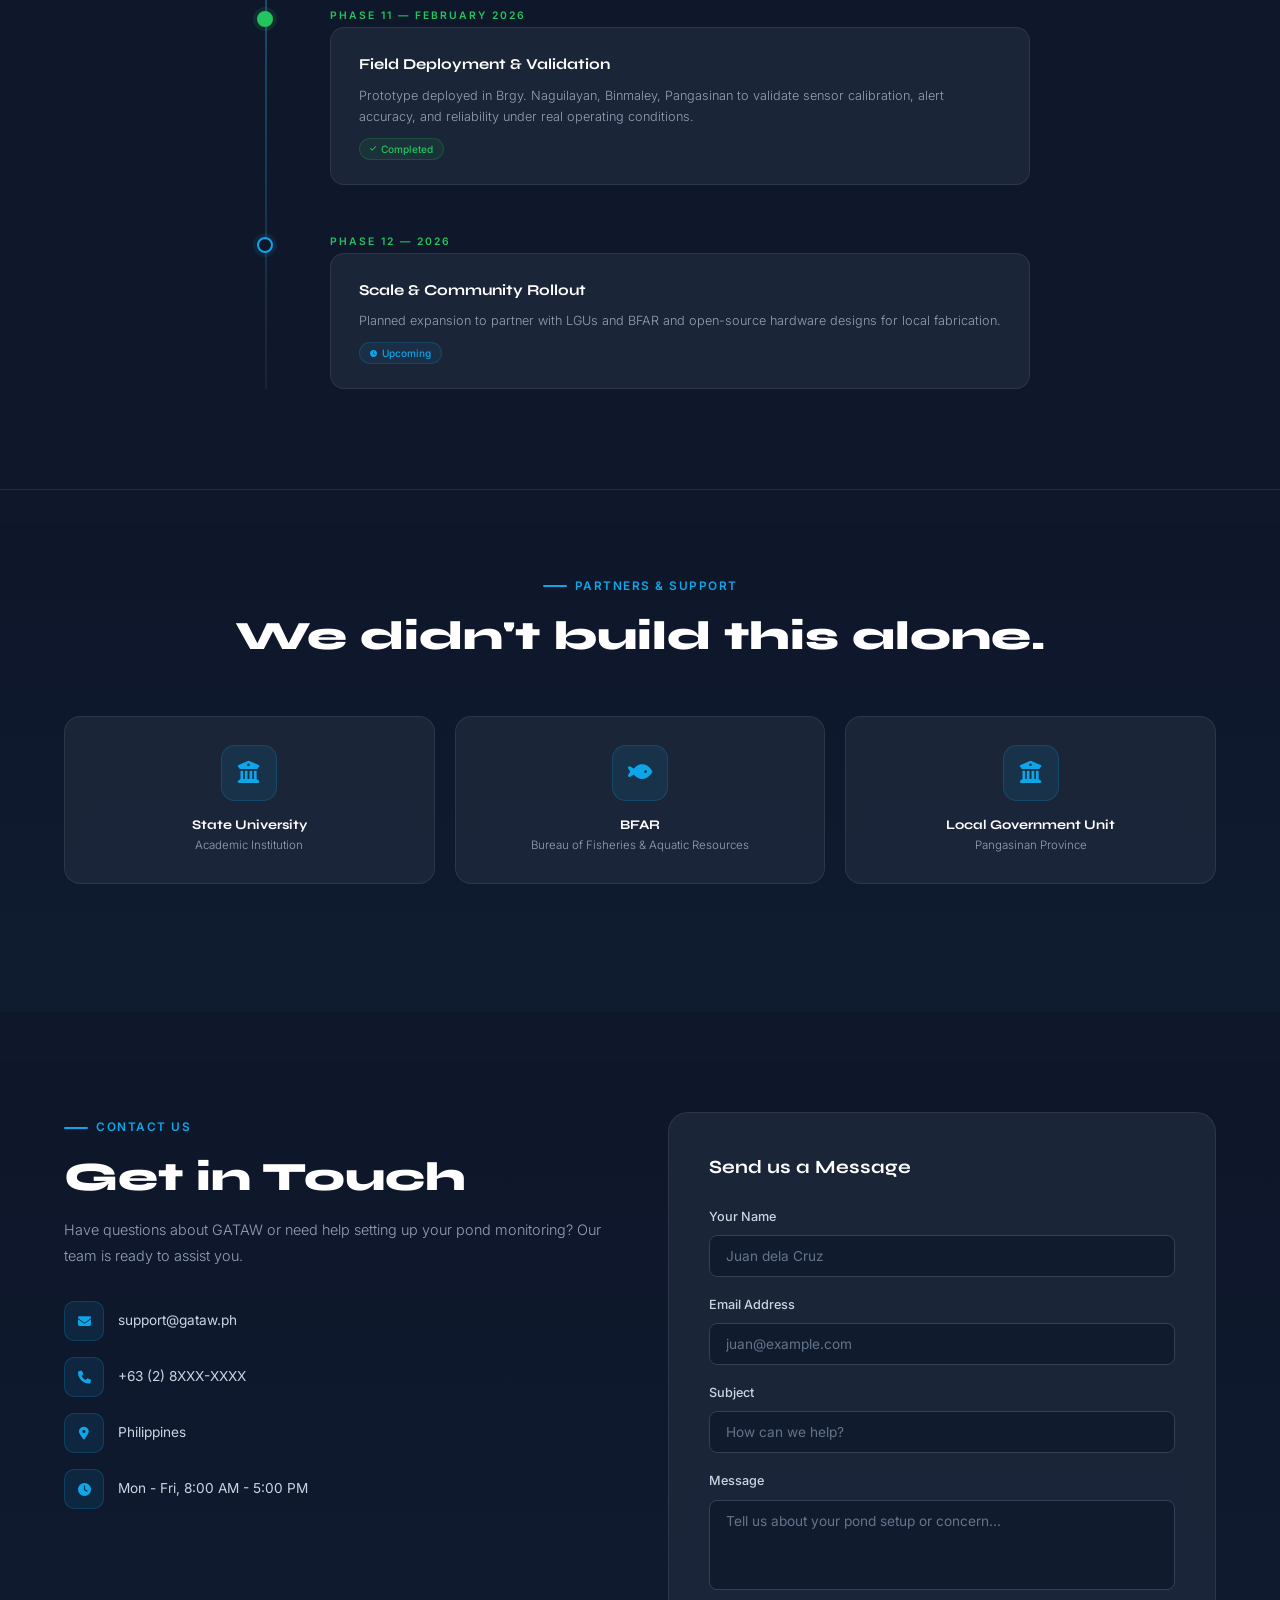
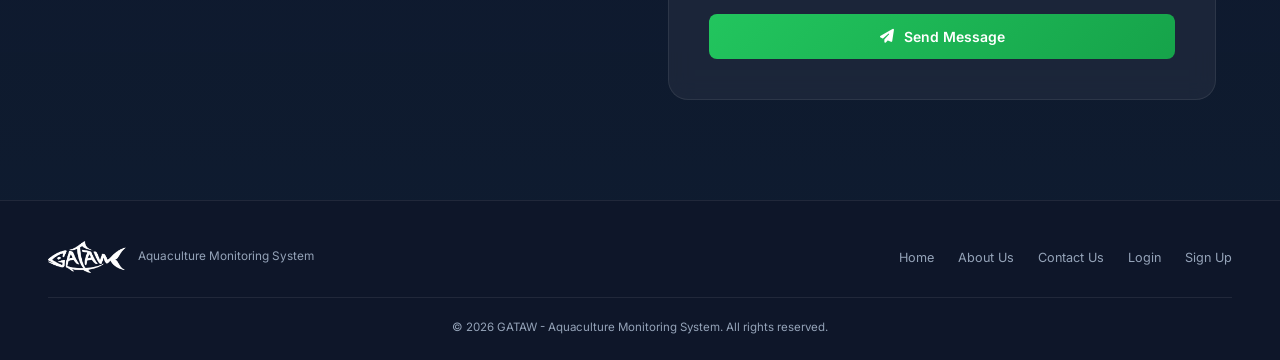
==== commit f79e303d: "Update print statement from 'Hello' to 'Goodbye'" ====
--- a/index1.html
+++ b/index1.html
@@ -8,6 +8,7 @@
 <link href="https://fonts.googleapis.com/css2?family=Syne:wght@400;600;700;800&family=Inter:wght@300;400;500;600&display=swap" rel="stylesheet">
 <style>
 *, *::before, *::after { margin:0; padding:0; box-sizing:border-box; }
+h1,h2,h3,h4,h5,h6,p { text-decoration:none !important; border-bottom:none !important; }
 :root {
   --bg-deep:#0f172a; --bg-card:rgba(30,41,59,0.85);
   --green:#22c55e; --green-dark:#16a34a; --blue:#0ea5e9;
@@ -28,7 +29,7 @@
 body::before { width:600px; height:600px; top:-200px; left:-200px; background:radial-gradient(circle,rgba(34,197,94,0.08) 0%,transparent 70%); }
 body::after  { width:500px; height:500px; bottom:-150px; right:-150px; background:radial-gradient(circle,rgba(14,165,233,0.08) 0%,transparent 70%); }
 
-/* SPLASH */
+/* ── SPLASH ── */
 #splash {
   position:fixed; inset:0; z-index:9999;
   background:var(--bg-deep);
@@ -36,9 +37,15 @@
   transition:opacity 0.7s ease;
 }
 #splash.gone { opacity:0; pointer-events:none; }
+
+/* FIX: no text-decoration on splash labels */
+p#s-welcome,
 #s-welcome {
   font-family:'Inter',sans-serif; font-size:clamp(1rem,2vw,1.3rem);
   font-weight:300; color:var(--text-muted); letter-spacing:4px; text-transform:uppercase;
+  text-decoration:none !important;
+  text-decoration-line:none !important;
+  border-bottom:none !important;
   opacity:0; transform:translateY(16px); transition:opacity 0.5s ease, transform 0.5s ease;
 }
 #s-welcome.show { opacity:1; transform:translateY(0); }
@@ -47,17 +54,14 @@
   font-weight:800; line-height:1; letter-spacing:-2px;
   background:linear-gradient(135deg,var(--green),var(--blue));
   -webkit-background-clip:text; background-clip:text; color:transparent;
+  text-decoration:none;
   opacity:0; transform:translateY(24px); transition:opacity 0.6s ease, transform 0.6s ease;
 }
 #s-gataw.show { opacity:1; transform:translateY(0); }
-#s-bar {
-  width:56px; height:2px; background:linear-gradient(90deg,var(--green),var(--blue));
-  border-radius:2px; opacity:0; transform:scaleX(0); transform-origin:left;
-  transition:opacity 0.4s ease, transform 0.4s ease;
-}
-#s-bar.show { opacity:1; transform:scaleX(1); }
-
-/* NAVBAR */
+#s-bar { display:none; }
+#s-bar.show { display:none; }
+
+/* ── NAVBAR ── */
 nav {
   position:fixed; top:0; left:0; right:0; height:var(--nav-h);
   background:rgba(15,23,42,0.85); backdrop-filter:blur(16px);
@@ -71,7 +75,6 @@
 nav.show { opacity:1; transform:translateY(0); pointer-events:all; }
 nav.scrolled { background:rgba(15,23,42,0.98); }
 .nav-brand { display:flex; align-items:center; gap:12px; text-decoration:none; }
-.nav-fish { width:38px; height:38px; }
 .nav-logo-text {
   font-family:'Syne',sans-serif; font-size:1.6rem; font-weight:800;
   background:linear-gradient(90deg,var(--green),var(--blue));
@@ -90,7 +93,7 @@
 .hamburger { display:none; flex-direction:column; gap:5px; background:none; border:none; cursor:pointer; padding:4px; }
 .hamburger span { width:24px; height:2px; background:var(--text-sub); border-radius:2px; transition:0.3s; }
 
-/* HOME */
+/* ── HOME ── */
 #home {
   min-height:100vh; display:flex; align-items:center;
   padding:calc(var(--nav-h) + 40px) var(--hero-pad-x) 80px;
@@ -98,20 +101,34 @@
 }
 .hero-left { flex:1; display:flex; flex-direction:column; align-items:flex-start; }
 .hero-right { flex:1; display:flex; align-items:center; justify-content:center; }
+
+/* FIX: hero text — no underline, starts hidden, snaps in without fading (prevents flicker) */
+h5.hero-welcome,
 .hero-welcome {
   font-family:'Inter',sans-serif; font-size:1rem; font-weight:300;
   color:var(--text-muted); letter-spacing:3px; text-transform:uppercase;
-  margin-bottom:4px; opacity:0; transition:opacity 0.4s ease;
-}
-.hero-welcome.landed { opacity:1; }
+  text-decoration:none !important;
+  text-decoration-line:none !important;
+  border-bottom:none !important;
+  margin-bottom:4px;
+  opacity:0;
+  will-change:opacity;
+}
+h5.hero-welcome.landed,
+.hero-welcome.landed { opacity:1; transition:none; }
+
 .hero-title {
   font-family:'Syne',sans-serif; font-size:clamp(3.5rem,6vw,5.5rem);
   font-weight:800; line-height:0.95; margin-bottom:20px;
   background:linear-gradient(135deg,var(--green),var(--blue));
   -webkit-background-clip:text; background-clip:text; color:transparent;
-  letter-spacing:-1px; opacity:0; transition:opacity 0.4s ease 0.06s;
-}
-.hero-title.landed { opacity:1; }
+  text-decoration:none;
+  letter-spacing:-1px;
+  opacity:0;
+  will-change:opacity;
+}
+.hero-title.landed { opacity:1; transition:none; }
+
 .hero-subtitle {
   font-family:'Syne',sans-serif; font-size:clamp(1rem,1.8vw,1.2rem);
   color:var(--text-sub); font-weight:600; line-height:1.5;
@@ -163,7 +180,7 @@
 }
 @keyframes bounce { 0%,100%{transform:translateY(0)} 50%{transform:translateY(5px)} }
 
-/* STICKY SCROLL ZONE */
+/* ── STICKY SCROLL ZONE ── */
 #ss-scroll-zone { position:relative; z-index:1; }
 .ss-sticky-wrap { position:relative; }
 .ss-panel {
@@ -269,7 +286,7 @@
 .tech-logo svg,.tech-logo img { width:100%; height:100%; object-fit:contain; }
 .tech-name { font-family:'Syne',sans-serif; font-size:0.82rem; font-weight:700; color:var(--text-sub); text-align:center; line-height:1.2; letter-spacing:0.3px; }
 
-/* ABOUT */
+/* ── ABOUT ── */
 #about { position:relative; z-index:1; overflow:hidden; }
 .section-label {
   display:inline-flex; align-items:center; gap:8px; color:var(--blue);
@@ -284,7 +301,7 @@
   border-top:1px solid var(--border); border-bottom:1px solid var(--border);
   padding:100px var(--hero-pad-x);
 }
-.about-problem-inner { max-width: 100%; margin:0 auto; }
+.about-problem-inner { max-width:100%; margin:0 auto; }
 .problem-header { text-align:center; }
 .problem-header .section-label { color:#f97316; justify-content:center; }
 .problem-header .section-label::before { background:#f97316; }
@@ -295,7 +312,7 @@
   background:linear-gradient(180deg,rgba(34,197,94,0.02),transparent);
   border-top:1px solid var(--border); padding:100px var(--hero-pad-x);
 }
-.about-team-inner { max-width: 100%; margin:0 auto; }
+.about-team-inner { max-width:100%; margin:0 auto; }
 .team-header { text-align:center; margin-bottom:64px; }
 .team-header .section-label { justify-content:center; }
 .team-header .section-desc { margin:12px auto 0; text-align:center; max-width:100%; }
@@ -381,7 +398,7 @@
   background:linear-gradient(180deg,transparent,rgba(14,165,233,0.03));
   border-top:1px solid var(--border); padding:80px var(--hero-pad-x);
 }
-.about-partners-inner { max-width: 100%; margin:0 auto; }
+.about-partners-inner { max-width:100%; margin:0 auto; }
 .partners-header { text-align:center; margin-bottom:56px; }
 .partners-header .section-label { justify-content:center; }
 .partners-grid { display:grid; grid-template-columns:repeat(3,1fr); gap:20px; margin-bottom:48px; }
@@ -406,7 +423,7 @@
 .ack-box p { color:var(--text-muted); font-size:0.92rem; line-height:1.8; font-weight:300; }
 .ack-box p strong { color:var(--text); font-weight:500; }
 
-/* CONTACT */
+/* ── CONTACT ── */
 #contact { padding:100px var(--hero-pad-x); background:linear-gradient(180deg,transparent,rgba(14,165,233,0.03)); position:relative; z-index:1; }
 .contact-inner { max-width:1300px; margin:0 auto; display:grid; grid-template-columns:1fr 1fr; gap:56px; align-items:start; }
 .contact-left .section-desc { margin-bottom:32px; }
@@ -433,10 +450,10 @@
 }
 .btn-send:hover { transform:translateY(-2px); box-shadow:0 6px 24px rgba(34,197,94,0.35); }
 
-/* FOOTER */
+/* ── FOOTER ── */
 footer { position:relative; z-index:1; background:rgba(15,23,42,0.95); border-top:1px solid var(--border); padding:40px 48px 24px; }
 .footer-inner {
-  max-width: 100%; margin:0 auto; display:flex; justify-content:space-between;
+  max-width:100%; margin:0 auto; display:flex; justify-content:space-between;
   align-items:center; flex-wrap:wrap; gap:20px;
   padding-bottom:24px; border-bottom:1px solid var(--border); margin-bottom:20px;
 }
@@ -448,17 +465,14 @@
 .footer-nav a:hover { color:var(--text); }
 .footer-copy { max-width:1100px; margin:0 auto; text-align:center; color:var(--text-muted); font-size:0.8rem; }
 
+/* ── REVEAL ON SCROLL ── */
 .reveal {
-  opacity: 0;
-  transform: translateY(36px);
-  transition: opacity  0.7s cubic-bezier(0.22, 1, 0.36, 1),
-              transform 0.7s cubic-bezier(0.22, 1, 0.36, 1);
-}
-.reveal.is-visible {
-  opacity: 1;
-  transform: translateY(0);
-}
-
+  opacity:0; transform:translateY(36px);
+  transition:opacity 0.7s cubic-bezier(0.22,1,0.36,1), transform 0.7s cubic-bezier(0.22,1,0.36,1);
+}
+.reveal.is-visible { opacity:1; transform:translateY(0); }
+
+/* ── PANEL REVEAL ── */
 .ss-panel .ss-eyebrow,
 .ss-panel .ss-heading,
 .ss-panel .ss-desc,
@@ -488,25 +502,49 @@
 #techPanel.panel-revealed .ss-heading { opacity:1; transform:translateY(0); transition-delay:100ms; }
 #techPanel.panel-revealed .ss-desc    { opacity:1; transform:translateY(0); transition-delay:200ms; }
 
+/* ── RESPONSIVE ── */
 @media (max-width:900px) { :root { --hero-pad-x:32px; } }
+
 @media (max-width:768px) {
   :root { --hero-pad-x:20px; }
-  #home { min-height:auto; padding-bottom:60px; }
+
+  /* Stack hero vertically on mobile */
+  #home {
+    min-height:100svh;
+    flex-direction:column;
+    align-items:flex-start;
+    padding-top:calc(var(--nav-h) + 32px);
+    padding-bottom:48px;
+    gap:32px;
+  }
+  .hero-left { width:100%; }
+  .hero-right { width:100%; justify-content:center; }
+  /* No horizontal slide on mobile — just fade in */
+  .hero-img { max-width:260px; transform:none; }
+  .hero-img.show { transform:none; }
+
   nav { padding:0 20px; }
-  .nav-links { display:none; position:absolute; top:var(--nav-h); left:0; right:0; background:rgba(15,23,42,0.98); flex-direction:column; padding:16px; border-bottom:1px solid var(--border); gap:4px; }
+  .nav-links {
+    display:none; position:absolute; top:var(--nav-h); left:0; right:0;
+    background:rgba(15,23,42,0.98); flex-direction:column;
+    padding:16px; border-bottom:1px solid var(--border); gap:4px;
+  }
   .nav-links.open { display:flex; }
   .nav-links a { padding:12px 16px; border-radius:8px; }
   .hamburger { display:flex; }
+
+  /* Disable sticky scroll on mobile */
   .ss-sticky-wrap { height:auto !important; }
   .ss-panel { position:relative; height:auto; padding:60px 0; }
   .ss-inner { flex-direction:column; gap:32px; }
-  .ss-right { height:auto; min-height:340px; }
+  .ss-right { height:auto; min-height:300px; }
   .ss-cards-viewport { position:relative; height:auto; min-height:300px; }
   .ss-card { position:relative; opacity:1 !important; transform:none !important; }
   .ss-card + .ss-card { display:none; }
+
   .tech-grid { grid-template-columns:repeat(2,1fr); }
   .team-grid { grid-template-columns:1fr; }
-  .about-mv { grid-template-columns:1fr; }
+  .about-mv  { grid-template-columns:1fr; }
   .partners-grid { grid-template-columns:1fr; }
   .contact-inner { grid-template-columns:1fr; }
 }
@@ -619,143 +657,92 @@
     </div>
   </div>
 
-<!-- ── THE TEAM ── -->
-<div class="about-team" id="about-team">
-  <div class="about-team-inner">
-
-    <div class="team-header reveal">
-      <div class="section-label">The Team</div>
-      <h2 class="section-title">The people behind GATAW.</h2>
-      <p class="section-desc">
-        We are Computer Engineering students who developed GATAW as our capstone project. Our goal is to provide an accessible and reliable water quality monitoring system to help Bangus farmers reduce preventable fish kill incidents through real-time data and practical engineering solutions.
-      </p>
-    </div>
-
-    <div class="team-grid">
-
-      <!-- B1 -->
-      <div class="team-card reveal" data-delay="0">
-        <div class="team-avatar">
-          <div class="team-avatar-icon">
-            <i class="fas fa-user"></i>
+  <div class="about-team" id="about-team">
+    <div class="about-team-inner">
+      <div class="team-header reveal">
+        <div class="section-label">The Team</div>
+        <h2 class="section-title">The people behind GATAW.</h2>
+        <p class="section-desc">
+          We are Computer Engineering students who developed GATAW as our capstone project. Our goal is to provide an accessible and reliable water quality monitoring system to help Bangus farmers reduce preventable fish kill incidents through real-time data and practical engineering solutions.
+        </p>
+      </div>
+      <div class="team-grid">
+
+        <div class="team-card reveal" data-delay="0">
+          <div class="team-avatar">
+            <div class="team-avatar-icon"><i class="fas fa-user"></i></div>
+            <div class="team-initials"><span>JD</span></div>
           </div>
-          <div class="team-initials"><span>JD</span></div>
-        </div>
-        <div class="team-info">
-          <h3>Juan dela Cruz</h3>
-          <div class="team-role">
-            <i class="fas fa-circle-dot" style="font-size:0.5em"></i>
-            Buoy Design & Assembly
+          <div class="team-info">
+            <h3>Juan dela Cruz</h3>
+            <div class="team-role"><i class="fas fa-circle-dot" style="font-size:0.5em"></i> Buoy Design & Assembly</div>
+            <p>Co-designed and assembled the buoy structure, ensuring proper enclosure, component placement, and overall structural stability for field deployment.</p>
           </div>
-          <p>
-            Co-designed and assembled the buoy structure, ensuring proper enclosure, component placement, and overall structural stability for field deployment.
-          </p>
-        </div>
-      </div>
-
-      <!-- B2 -->
-      <div class="team-card reveal" data-delay="100">
-        <div class="team-avatar">
-          <div class="team-avatar-icon">
-            <i class="fas fa-user"></i>
+        </div>
+
+        <div class="team-card reveal" data-delay="100">
+          <div class="team-avatar">
+            <div class="team-avatar-icon"><i class="fas fa-user"></i></div>
+            <div class="team-initials"><span>MS</span></div>
           </div>
-          <div class="team-initials"><span>MS</span></div>
-        </div>
-        <div class="team-info">
-          <h3>Maria Santos</h3>
-          <div class="team-role">
-            <i class="fas fa-circle-dot" style="font-size:0.5em"></i>
-            Web Development & Alerts
+          <div class="team-info">
+            <h3>Maria Santos</h3>
+            <div class="team-role"><i class="fas fa-circle-dot" style="font-size:0.5em"></i> Web Development & Alerts</div>
+            <p>Developed the monitoring website and implemented the threshold-based alert system to notify users when water parameters exceed safe ranges.</p>
           </div>
-          <p>
-            Developed the monitoring website and implemented the threshold-based alert system to notify users when water parameters exceed safe ranges.
-          </p>
-        </div>
-      </div>
-
-      <!-- B3 -->
-      <div class="team-card reveal" data-delay="200">
-        <div class="team-avatar">
-          <div class="team-avatar-icon">
-            <i class="fas fa-user"></i>
+        </div>
+
+        <div class="team-card reveal" data-delay="200">
+          <div class="team-avatar">
+            <div class="team-avatar-icon"><i class="fas fa-user"></i></div>
+            <div class="team-initials"><span>AR</span></div>
           </div>
-          <div class="team-initials"><span>AR</span></div>
-        </div>
-        <div class="team-info">
-          <h3>Angelo Reyes</h3>
-          <div class="team-role">
-            <i class="fas fa-circle-dot" style="font-size:0.5em"></i>
-            Hardware & Circuit Design
+          <div class="team-info">
+            <h3>Angelo Reyes</h3>
+            <div class="team-role"><i class="fas fa-circle-dot" style="font-size:0.5em"></i> Hardware & Circuit Design</div>
+            <p>Designed the circuit schematic, integrated sensors and microcontrollers, and conducted system testing and troubleshooting to ensure stable performance.</p>
           </div>
-          <p>
-            Designed the circuit schematic, integrated sensors and microcontrollers, and conducted system testing and troubleshooting to ensure stable performance.
-          </p>
-        </div>
-      </div>
-
-      <!-- B4 -->
-      <div class="team-card reveal" data-delay="0">
-        <div class="team-avatar">
-          <div class="team-avatar-icon">
-            <i class="fas fa-user"></i>
+        </div>
+
+        <div class="team-card reveal" data-delay="0">
+          <div class="team-avatar">
+            <div class="team-avatar-icon"><i class="fas fa-user"></i></div>
+            <div class="team-initials"><span>CL</span></div>
           </div>
-          <div class="team-initials"><span>CL</span></div>
-        </div>
-        <div class="team-info">
-          <h3>Carla Lim</h3>
-          <div class="team-role">
-            <i class="fas fa-circle-dot" style="font-size:0.5em"></i>
-            Hardware Integration & Buoy Design
+          <div class="team-info">
+            <h3>Carla Lim</h3>
+            <div class="team-role"><i class="fas fa-circle-dot" style="font-size:0.5em"></i> Hardware Integration & Buoy Design</div>
+            <p>Co-designed the buoy structure and assisted in hardware integration, schematic refinement, and troubleshooting to improve overall system reliability.</p>
           </div>
-          <p>
-            Co-designed the buoy structure and assisted in hardware integration, schematic refinement, and troubleshooting to improve overall system reliability.
-          </p>
-        </div>
-      </div>
-
-      <!-- B5 -->
-      <div class="team-card reveal" data-delay="100">
-        <div class="team-avatar">
-          <div class="team-avatar-icon">
-            <i class="fas fa-user"></i>
+        </div>
+
+        <div class="team-card reveal" data-delay="100">
+          <div class="team-avatar">
+            <div class="team-avatar-icon"><i class="fas fa-user"></i></div>
+            <div class="team-initials"><span>BT</span></div>
           </div>
-          <div class="team-initials"><span>BT</span></div>
-        </div>
-        <div class="team-info">
-          <h3>Ben Torres</h3>
-          <div class="team-role">
-            <i class="fas fa-circle-dot" style="font-size:0.5em"></i>
-            CAD Design & Technical Drawings
+          <div class="team-info">
+            <h3>Ben Torres</h3>
+            <div class="team-role"><i class="fas fa-circle-dot" style="font-size:0.5em"></i> CAD Design & Technical Drawings</div>
+            <p>Created the AutoCAD models and detailed technical drawings of the buoy structure and internal layout for fabrication and documentation.</p>
           </div>
-          <p>
-            Created the AutoCAD models and detailed technical drawings of the buoy structure and internal layout for fabrication and documentation.
-          </p>
-        </div>
-      </div>
-
-      <!-- B6 -->
-      <div class="team-card reveal" data-delay="200">
-        <div class="team-avatar">
-          <div class="team-avatar-icon">
-            <i class="fas fa-user"></i>
+        </div>
+
+        <div class="team-card reveal" data-delay="200">
+          <div class="team-avatar">
+            <div class="team-avatar-icon"><i class="fas fa-user"></i></div>
+            <div class="team-initials"><span>NV</span></div>
           </div>
-          <div class="team-initials"><span>NV</span></div>
-        </div>
-        <div class="team-info">
-          <h3>Nene Villanueva</h3>
-          <div class="team-role">
-            <i class="fas fa-circle-dot" style="font-size:0.5em"></i>
-            Capstone Adviser
+          <div class="team-info">
+            <h3>Nene Villanueva</h3>
+            <div class="team-role"><i class="fas fa-circle-dot" style="font-size:0.5em"></i> Capstone Adviser</div>
+            <p>Provided academic supervision, technical guidance, and research direction throughout the design, implementation, and validation of the GATAW system.</p>
           </div>
-          <p>
-            Provided academic supervision, technical guidance, and research direction throughout the design, implementation, and validation of the GATAW system.
-          </p>
-        </div>
-      </div>
-
+        </div>
+
+      </div>
     </div>
   </div>
-</div>
 
   <div class="about-timeline">
     <div class="timeline-header reveal">
@@ -772,7 +759,7 @@
         <div class="tl-dot done"></div>
         <div class="tl-phase">Phase 2 — December 2025</div>
         <div class="tl-body"><h3>Hardware Procurement</h3><p>Sourced and verified all sensors, microcontrollers, and electronic components for compatibility and quality.</p><span class="tl-badge"><i class="fas fa-check" style="font-size:0.7em"></i> Completed</span></div>
-      </div>      
+      </div>
       <div class="tl-item reveal" data-delay="160">
         <div class="tl-dot done"></div>
         <div class="tl-phase">Phase 3 — December 2025</div>
@@ -787,7 +774,7 @@
         <div class="tl-dot done"></div>
         <div class="tl-phase">Phase 5 — January 2026</div>
         <div class="tl-body"><h3>Power System Procurement</h3><p>Sourced solar panels, batteries, and charge controllers; verified all components before final assembly.</p><span class="tl-badge"><i class="fas fa-check" style="font-size:0.7em"></i> Completed</span></div>
-      </div>      
+      </div>
       <div class="tl-item reveal" data-delay="400">
         <div class="tl-dot done"></div>
         <div class="tl-phase">Phase 6 — January 2026</div>
@@ -797,12 +784,12 @@
         <div class="tl-dot done"></div>
         <div class="tl-phase">Phase 7 — January 2026</div>
         <div class="tl-body"><h3>Sensor Calibration & Testing</h3><p>Calibrated all sensors against known standards; confirmatory testing conducted at BFAR facilities.</p><span class="tl-badge"><i class="fas fa-check" style="font-size:0.7em"></i> Completed</span></div>
-      </div>      
+      </div>
       <div class="tl-item reveal" data-delay="480">
         <div class="tl-dot done"></div>
         <div class="tl-phase">Phase 8 — January 2026</div>
         <div class="tl-body"><h3>Buoy Component Procurement</h3><p>Sourced floatation materials, waterproof enclosures, and mounting hardware for the buoy assembly.</p><span class="tl-badge"><i class="fas fa-check" style="font-size:0.7em"></i> Completed</span></div>
-      </div>      
+      </div>
       <div class="tl-item reveal" data-delay="560">
         <div class="tl-dot done"></div>
         <div class="tl-phase">Phase 9 — February 2026</div>
@@ -812,12 +799,12 @@
         <div class="tl-dot done"></div>
         <div class="tl-phase">Phase 10 — February 2026</div>
         <div class="tl-body"><h3>Full System Integration</h3><p>Integrated electronics, floatation, enclosures, solar power, and web platform into a single unified system.</p><span class="tl-badge"><i class="fas fa-check" style="font-size:0.7em"></i> Completed</span></div>
-      </div>                                   
+      </div>
       <div class="tl-item reveal" data-delay="560">
         <div class="tl-dot done"></div>
         <div class="tl-phase">Phase 11 — February 2026</div>
-        <div class="tl-body"><h3>Field Deployment & Validation</h3><p>Prototype deployed in Brgy. Naguilayan, Brgy. Naguilayan Binmaley, Pangasinan to validate sensor calibration, alert accuracy, and reliability under real operating conditions.</p><span class="tl-badge"><i class="fas fa-check" style="font-size:0.7em"></i> Completed</span></div>
-      </div>            
+        <div class="tl-body"><h3>Field Deployment & Validation</h3><p>Prototype deployed in Brgy. Naguilayan, Binmaley, Pangasinan to validate sensor calibration, alert accuracy, and reliability under real operating conditions.</p><span class="tl-badge"><i class="fas fa-check" style="font-size:0.7em"></i> Completed</span></div>
+      </div>
       <div class="tl-item reveal" data-delay="400">
         <div class="tl-dot" style="border-color:var(--blue);box-shadow:0 0 0 4px rgba(14,165,233,0.1)"></div>
         <div class="tl-phase">Phase 12 — 2026</div>
@@ -879,9 +866,7 @@
   <div class="footer-inner">
     <div class="footer-brand">
       <img src="images/gataw.png" alt="GATAW" style="height:32px; object-fit:contain; filter:brightness(0) invert(1);">
-      <div>
-        <p>Aquaculture Monitoring System</p>
-      </div>
+      <div><p>Aquaculture Monitoring System</p></div>
     </div>
     <ul class="footer-nav">
       <li><a href="#home">Home</a></li>
@@ -896,51 +881,122 @@
 
 <script>
 /* ─── SPLASH ─── */
-var splashEl=document.getElementById('splash'),
-    sWelcome=document.getElementById('s-welcome'),
-    sGataw=document.getElementById('s-gataw'),
-    sBar=document.getElementById('s-bar'),
-    navbar=document.getElementById('navbar'),
-    heroWelcome=document.getElementById('heroWelcome'),
-    heroTitle=document.getElementById('heroTitle'),
-    heroImage=document.getElementById('heroImage'),
-    heroSubtitle=document.getElementById('heroSubtitle'),
-    heroCta=document.getElementById('heroCta'),
-    scrollHint=document.getElementById('scrollHint');
-
-setTimeout(function(){ sWelcome.classList.add('show'); }, 300);
-setTimeout(function(){ sGataw.classList.add('show'); }, 1300);
-setTimeout(function(){ sBar.classList.add('show'); }, 1900);
-setTimeout(function(){
-  var fromW=sWelcome.getBoundingClientRect(), fromG=sGataw.getBoundingClientRect();
-  var toW=heroWelcome.getBoundingClientRect(), toG=heroTitle.getBoundingClientRect();
-  var scaleW=parseFloat(window.getComputedStyle(heroWelcome).fontSize)/parseFloat(window.getComputedStyle(sWelcome).fontSize);
-  var scaleG=parseFloat(window.getComputedStyle(heroTitle).fontSize)/parseFloat(window.getComputedStyle(sGataw).fontSize);
-  sWelcome.style.cssText+=';position:fixed;top:'+fromW.top+'px;left:'+fromW.left+'px;margin:0;transform-origin:top left;z-index:9998';
-  sGataw.style.cssText+=';position:fixed;top:'+fromG.top+'px;left:'+fromG.left+'px;margin:0;transform-origin:top left;z-index:9998';
-  sBar.style.opacity='0';
-  splashEl.style.transition='background 0.5s ease';
-  splashEl.style.background='transparent';
-  splashEl.style.pointerEvents='none';
+var splashEl    = document.getElementById('splash');
+var sWelcome    = document.getElementById('s-welcome');
+var sGataw      = document.getElementById('s-gataw');
+var sBar        = document.getElementById('s-bar');
+var navbar      = document.getElementById('navbar');
+var heroWelcome = document.getElementById('heroWelcome');
+var heroTitle   = document.getElementById('heroTitle');
+var heroImage   = document.getElementById('heroImage');
+var heroSubtitle= document.getElementById('heroSubtitle');
+var heroCta     = document.getElementById('heroCta');
+var scrollHint  = document.getElementById('scrollHint');
+
+var prefersReduced = window.matchMedia('(prefers-reduced-motion: reduce)').matches;
+
+if (prefersReduced) {
+  /* Skip animation entirely for accessibility */
+  splashEl.classList.add('gone');
   navbar.classList.add('show');
-  if(heroImage) heroImage.classList.add('show');
+  heroWelcome.classList.add('landed');
+  heroTitle.classList.add('landed');
   heroSubtitle.classList.add('show');
-  requestAnimationFrame(function(){ requestAnimationFrame(function(){
-    var ease='cubic-bezier(0.65,0,0.25,1)', dur=850;
-    sWelcome.style.transition='transform '+dur+'ms '+ease;
-    sWelcome.style.transform='translate('+(toW.left-fromW.left)+'px,'+(toW.top-fromW.top)+'px) scale('+scaleW+')';
-    sGataw.style.transition='transform '+dur+'ms 40ms '+ease;
-    sGataw.style.transform='translate('+(toG.left-fromG.left)+'px,'+(toG.top-fromG.top)+'px) scale('+scaleG+')';
-    setTimeout(function(){
-      heroWelcome.classList.add('landed');
-      heroTitle.classList.add('landed');
-      sWelcome.style.opacity='0';
-      sGataw.style.opacity='0';
+  heroCta.classList.add('show');
+  if (heroImage) heroImage.classList.add('show');
+  scrollHint.classList.add('show');
+
+} else {
+
+  /* Step 1: animate splash text in */
+  setTimeout(function(){ sWelcome.classList.add('show'); }, 300);
+  setTimeout(function(){ sGataw.classList.add('show'); }, 1300);
+  setTimeout(function(){ sBar.classList.add('show'); }, 1900);
+
+  /* Step 2: fly text to hero position (desktop) or simple fade (mobile) */
+  setTimeout(function(){
+
+    var isMobile = window.innerWidth < 768;
+
+    if (isMobile) {
+      /* ── MOBILE: no coordinate math — just fade splash out, reveal hero in place ── */
       splashEl.classList.add('gone');
-      setTimeout(function(){ heroCta.classList.add('show'); scrollHint.classList.add('show'); }, 300);
-    }, dur+60);
-  }); });
-}, 2800);
+      navbar.classList.add('show');
+      if (heroImage) heroImage.classList.add('show');
+      heroSubtitle.classList.add('show');
+      setTimeout(function(){
+        heroWelcome.classList.add('landed');
+        heroTitle.classList.add('landed');
+      }, 200);
+      setTimeout(function(){
+        heroCta.classList.add('show');
+        scrollHint.classList.add('show');
+      }, 500);
+      return;
+    }
+
+    /* ── DESKTOP: positional fly animation ── */
+    var fromW = sWelcome.getBoundingClientRect();
+    var fromG = sGataw.getBoundingClientRect();
+    var toW   = heroWelcome.getBoundingClientRect();
+    var toG   = heroTitle.getBoundingClientRect();
+
+    var scaleW = parseFloat(window.getComputedStyle(heroWelcome).fontSize) /
+                 parseFloat(window.getComputedStyle(sWelcome).fontSize);
+    var scaleG = parseFloat(window.getComputedStyle(heroTitle).fontSize) /
+                 parseFloat(window.getComputedStyle(sGataw).fontSize);
+
+    /* Pin clones with will-change so GPU handles transform — opacity stays 1 throughout */
+    sWelcome.style.cssText += ';position:fixed;top:' + fromW.top + 'px;left:' + fromW.left + 'px;'
+      + 'margin:0;transform-origin:top left;z-index:9998;will-change:transform;';
+    sGataw.style.cssText += ';position:fixed;top:' + fromG.top + 'px;left:' + fromG.left + 'px;'
+      + 'margin:0;transform-origin:top left;z-index:9998;will-change:transform;';
+
+    sBar.style.opacity = '0';
+
+    /* Fade out splash background so hero shows through while flying */
+    splashEl.style.transition   = 'background 0.5s ease';
+    splashEl.style.background   = 'transparent';
+    splashEl.style.pointerEvents= 'none';
+
+    navbar.classList.add('show');
+    if (heroImage) heroImage.classList.add('show');
+    heroSubtitle.classList.add('show');
+
+    requestAnimationFrame(function(){ requestAnimationFrame(function(){
+      var ease = 'cubic-bezier(0.65,0,0.25,1)';
+      var dur  = 850;
+
+      sWelcome.style.transition = 'transform ' + dur + 'ms ' + ease;
+      sWelcome.style.transform  = 'translate(' + (toW.left - fromW.left) + 'px,'
+                                + (toW.top - fromW.top) + 'px) scale(' + scaleW + ')';
+
+      sGataw.style.transition = 'transform ' + dur + 'ms 40ms ' + ease;
+      sGataw.style.transform  = 'translate(' + (toG.left - fromG.left) + 'px,'
+                              + (toG.top - fromG.top) + 'px) scale(' + scaleG + ')';
+
+      setTimeout(function(){
+        /* FIX: reveal hero text FIRST, then hide clones in the next paint frame.
+           This closes the 1-frame gap that caused the flicker. */
+        heroWelcome.classList.add('landed');
+        heroTitle.classList.add('landed');
+
+        requestAnimationFrame(function(){
+          sWelcome.style.opacity = '0';
+          sGataw.style.opacity   = '0';
+          splashEl.classList.add('gone');
+        });
+
+        setTimeout(function(){
+          heroCta.classList.add('show');
+          scrollHint.classList.add('show');
+        }, 300);
+
+      }, dur + 60);
+    }); });
+
+  }, 2800);
+}
 
 /* ─── STICKY SCROLL ZONE ─── */
 (function(){
@@ -976,163 +1032,156 @@
     {name:'IBM SPSS',accent:'linear-gradient(135deg,#1f70c1,#0f4c8a)',bg:'#1F70C122',svg:'<svg viewBox="0 0 128 128" xmlns="http://www.w3.org/2000/svg"><rect width="128" height="128" rx="16" fill="#1F70C1"/><text x="50%" y="52" dominant-baseline="middle" text-anchor="middle" font-family="Arial,sans-serif" font-size="36" font-weight="900" fill="white">IBM</text><text x="50%" y="90" dominant-baseline="middle" text-anchor="middle" font-family="Arial,sans-serif" font-size="28" font-weight="700" fill="white" opacity="0.9">SPSS</text></svg>'}
   ];
 
-  var kfWrap=document.getElementById('kfWrap'), snWrap=document.getElementById('snWrap'), techWrap=document.getElementById('techWrap');
-  kfWrap.style.height='calc(100vh + '+(KEY_FEATURES.length*STEP_PX)+'px)';
-  snWrap.style.height='calc(100vh + '+(SENSORS.length*STEP_PX)+'px)';
-  techWrap.style.height='calc(100vh + 200px)';
-
-  TECHS.forEach(function(t,i){
-    var div=document.createElement('div');
-    div.className='tech-item';
-    div.style.setProperty('--i',i);
-    div.style.setProperty('--tech-accent',t.accent);
-    var logo=t.svg
-      ? '<div class="tech-logo" style="background:'+t.bg+';border-radius:10px;padding:6px;">'+t.svg+'</div>'
-      : '<div class="tech-logo" style="background:'+t.bg+';border-radius:10px;padding:6px;"><img src="'+t.src+'" alt="'+t.name+'" width="36" height="36" loading="lazy"></div>';
-    div.innerHTML=logo+'<div class="tech-name">'+t.name+'</div>';
+  var kfWrap   = document.getElementById('kfWrap');
+  var snWrap   = document.getElementById('snWrap');
+  var techWrap = document.getElementById('techWrap');
+  kfWrap.style.height   = 'calc(100vh + ' + (KEY_FEATURES.length * STEP_PX) + 'px)';
+  snWrap.style.height   = 'calc(100vh + ' + (SENSORS.length * STEP_PX) + 'px)';
+  techWrap.style.height = 'calc(100vh + 200px)';
+
+  TECHS.forEach(function(t, i){
+    var div = document.createElement('div');
+    div.className = 'tech-item';
+    div.style.setProperty('--i', i);
+    div.style.setProperty('--tech-accent', t.accent);
+    var logo = t.svg
+      ? '<div class="tech-logo" style="background:' + t.bg + ';border-radius:10px;padding:6px;">' + t.svg + '</div>'
+      : '<div class="tech-logo" style="background:' + t.bg + ';border-radius:10px;padding:6px;"><img src="' + t.src + '" alt="' + t.name + '" width="36" height="36" loading="lazy"></div>';
+    div.innerHTML = logo + '<div class="tech-name">' + t.name + '</div>';
     document.getElementById('techGrid').appendChild(div);
   });
 
-  function buildCards(container,data){
+  function buildCards(container, data){
     return data.map(function(f){
-      var c=document.createElement('div');
-      c.className='ss-card';
-      c.style.setProperty('--card-accent',f.accent);
-      c.innerHTML='<div class="ss-card-top"><div class="ss-card-icon"><i class="'+f.icon+'"></i></div></div>'
-        +'<div class="ss-card-body"><h3>'+f.title+'</h3><p>'+f.desc+'</p></div>'
-        +'<div class="ss-card-footer"><span class="ss-card-tag"><i class="fas fa-circle-dot" style="font-size:0.6em"></i> '+f.tag+'</span></div>';
+      var c = document.createElement('div');
+      c.className = 'ss-card';
+      c.style.setProperty('--card-accent', f.accent);
+      c.innerHTML = '<div class="ss-card-top"><div class="ss-card-icon"><i class="' + f.icon + '"></i></div></div>'
+        + '<div class="ss-card-body"><h3>' + f.title + '</h3><p>' + f.desc + '</p></div>'
+        + '<div class="ss-card-footer"><span class="ss-card-tag"><i class="fas fa-circle-dot" style="font-size:0.6em"></i> ' + f.tag + '</span></div>';
       container.appendChild(c);
       return c;
     });
   }
 
-  function buildDots(container,count){
-    var dots=[];
-    for(var i=0;i<count;i++){
-      var d=document.createElement('div');
-      d.className='ss-dot'+(i===0?' active':'');
+  function buildDots(container, count){
+    var dots = [];
+    for (var i = 0; i < count; i++){
+      var d = document.createElement('div');
+      d.className = 'ss-dot' + (i === 0 ? ' active' : '');
       container.appendChild(d);
       dots.push(d);
     }
     return dots;
   }
 
-  var kfCards=buildCards(document.getElementById('kfCards'),KEY_FEATURES);
-  var snCards=buildCards(document.getElementById('snCards'),SENSORS);
-  var kfDots=buildDots(document.getElementById('kfDots'),KEY_FEATURES.length);
-  var snDots=buildDots(document.getElementById('snDots'),SENSORS.length);
-  var kfRef={v:-1}, snRef={v:-1};
-
-  function showCard(els,glow,data,dots,idx,ref){
-    idx=Math.max(0,Math.min(idx,els.length-1));
-    if(idx===ref.v) return;
-    var prev=ref.v; ref.v=idx;
-    els.forEach(function(c,i){
-      if(i===idx){ c.classList.remove('card-exit'); c.classList.add('card-enter'); }
-      else if(i===prev){ c.classList.remove('card-enter'); c.classList.add('card-exit'); }
-      else { c.classList.remove('card-enter','card-exit'); }
+  var kfCards = buildCards(document.getElementById('kfCards'), KEY_FEATURES);
+  var snCards = buildCards(document.getElementById('snCards'), SENSORS);
+  var kfDots  = buildDots(document.getElementById('kfDots'), KEY_FEATURES.length);
+  var snDots  = buildDots(document.getElementById('snDots'), SENSORS.length);
+  var kfRef   = {v:-1}, snRef = {v:-1};
+
+  function showCard(els, glow, data, dots, idx, ref){
+    idx = Math.max(0, Math.min(idx, els.length - 1));
+    if (idx === ref.v) return;
+    var prev = ref.v; ref.v = idx;
+    els.forEach(function(c, i){
+      if (i === idx)      { c.classList.remove('card-exit'); c.classList.add('card-enter'); }
+      else if (i === prev){ c.classList.remove('card-enter'); c.classList.add('card-exit'); }
+      else                { c.classList.remove('card-enter', 'card-exit'); }
     });
-    if(glow) glow.style.background='radial-gradient(circle,'+data[idx].glow+' 0%,transparent 70%)';
-    if(dots) dots.forEach(function(d,i){ d.classList.toggle('active',i===idx); });
+    if (glow) glow.style.background = 'radial-gradient(circle,' + data[idx].glow + ' 0%,transparent 70%)';
+    if (dots) dots.forEach(function(d, i){ d.classList.toggle('active', i === idx); });
   }
 
-  showCard(kfCards,document.getElementById('kfGlow'),KEY_FEATURES,kfDots,0,kfRef);
-  showCard(snCards,document.getElementById('snGlow'),SENSORS,snDots,0,snRef);
-
-  var techRevealed=false;
+  showCard(kfCards, document.getElementById('kfGlow'), KEY_FEATURES, kfDots, 0, kfRef);
+  showCard(snCards, document.getElementById('snGlow'), SENSORS, snDots, 0, snRef);
+
+  var techRevealed = false;
   function checkTech(){
-    var rect=techWrap.getBoundingClientRect();
-    if(rect.top<window.innerHeight&&!techRevealed){
-      techRevealed=true;
+    var rect = techWrap.getBoundingClientRect();
+    if (rect.top < window.innerHeight && !techRevealed){
+      techRevealed = true;
       document.querySelectorAll('.tech-item').forEach(function(el){ el.classList.add('ti-visible'); });
     }
   }
 
-  var panelRevealObs=new IntersectionObserver(function(entries){
-    entries.forEach(function(e){ if(e.isIntersecting) e.target.classList.add('panel-revealed'); });
-  },{threshold:0.1});
+  var panelRevealObs = new IntersectionObserver(function(entries){
+    entries.forEach(function(e){ if (e.isIntersecting) e.target.classList.add('panel-revealed'); });
+  }, {threshold:0.1});
   document.querySelectorAll('.ss-panel').forEach(function(p){ panelRevealObs.observe(p); });
 
   function onScroll(){
-    var kfScrolled=-kfWrap.getBoundingClientRect().top;
-    if(kfScrolled>=0) showCard(kfCards,document.getElementById('kfGlow'),KEY_FEATURES,kfDots,Math.floor(kfScrolled/STEP_PX),kfRef);
-
-    var snScrolled=-snWrap.getBoundingClientRect().top;
-    if(snScrolled>=0) showCard(snCards,document.getElementById('snGlow'),SENSORS,snDots,Math.floor(snScrolled/STEP_PX),snRef);
+    var kfScrolled = -kfWrap.getBoundingClientRect().top;
+    if (kfScrolled >= 0) showCard(kfCards, document.getElementById('kfGlow'), KEY_FEATURES, kfDots, Math.floor(kfScrolled / STEP_PX), kfRef);
+
+    var snScrolled = -snWrap.getBoundingClientRect().top;
+    if (snScrolled >= 0) showCard(snCards, document.getElementById('snGlow'), SENSORS, snDots, Math.floor(snScrolled / STEP_PX), snRef);
 
     checkTech();
-    if(window.scrollY>80) scrollHint.classList.remove('show');
+    if (window.scrollY > 80) scrollHint.classList.remove('show');
   }
 
-  window.addEventListener('scroll',onScroll,{passive:true});
+  window.addEventListener('scroll', onScroll, {passive:true});
   onScroll();
 })();
 
 /* ─── NAVBAR ─── */
-window.addEventListener('scroll',function(){
-  document.getElementById('navbar').classList.toggle('scrolled',window.scrollY>20);
+window.addEventListener('scroll', function(){
+  document.getElementById('navbar').classList.toggle('scrolled', window.scrollY > 20);
 });
-document.getElementById('hamburger').addEventListener('click',function(){
+document.getElementById('hamburger').addEventListener('click', function(){
   document.getElementById('navLinks').classList.toggle('open');
 });
 document.querySelectorAll('.nav-links a').forEach(function(a){
-  a.addEventListener('click',function(){ document.getElementById('navLinks').classList.remove('open'); });
+  a.addEventListener('click', function(){ document.getElementById('navLinks').classList.remove('open'); });
 });
 
 /* ─── ACTIVE NAV ─── */
-// Observe full sections for Home / Contact
 var sectionObs = new IntersectionObserver(function(entries){
   entries.forEach(function(e){
-    if(e.isIntersecting){
+    if (e.isIntersecting){
       document.querySelectorAll('.nav-links a[data-section]').forEach(function(a){ a.classList.remove('active'); });
-      var a = document.querySelector('.nav-links a[data-section="'+e.target.id+'"]');
-      if(a) a.classList.add('active');
+      var a = document.querySelector('.nav-links a[data-section="' + e.target.id + '"]');
+      if (a) a.classList.add('active');
     }
   });
-},{threshold:0.3});
-
+}, {threshold:0.3});
 ['home','contact'].forEach(function(id){
   var el = document.getElementById(id);
-  if(el) sectionObs.observe(el);
+  if (el) sectionObs.observe(el);
 });
 
-// Separately observe #about-team to activate "About Us" nav link
 var teamObs = new IntersectionObserver(function(entries){
   entries.forEach(function(e){
     var aboutLink = document.querySelector('.nav-links a[data-section="about"]');
-    if(!aboutLink) return;
-    if(e.isIntersecting){
+    if (!aboutLink) return;
+    if (e.isIntersecting){
       document.querySelectorAll('.nav-links a[data-section]').forEach(function(a){ a.classList.remove('active'); });
       aboutLink.classList.add('active');
     }
   });
-},{threshold:0.3});
-
+}, {threshold:0.3});
 var teamEl = document.getElementById('about-team');
-if(teamEl) teamObs.observe(teamEl);
+if (teamEl) teamObs.observe(teamEl);
 
 /* ─── REVEAL ON SCROLL ─── */
 (function(){
   var prefersReducedMotion = window.matchMedia('(prefers-reduced-motion: reduce)').matches;
   var revealEls = Array.from(document.querySelectorAll('.reveal'));
-
-  if(prefersReducedMotion){
+  if (prefersReducedMotion){
     revealEls.forEach(function(el){ el.classList.add('is-visible'); });
     return;
   }
-
   var observer = new IntersectionObserver(function(entries){
     entries.forEach(function(entry){
-      if(!entry.isIntersecting) return;
-      var el = entry.target;
+      if (!entry.isIntersecting) return;
+      var el    = entry.target;
       var delay = parseInt(el.dataset.delay) || 0;
-      setTimeout(function(){
-        el.classList.add('is-visible');
-      }, delay);
+      setTimeout(function(){ el.classList.add('is-visible'); }, delay);
       observer.unobserve(el);
     });
-  }, { threshold: 0.12 });
-
+  }, {threshold:0.12});
   revealEls.forEach(function(el){ observer.observe(el); });
 })();
 </script>
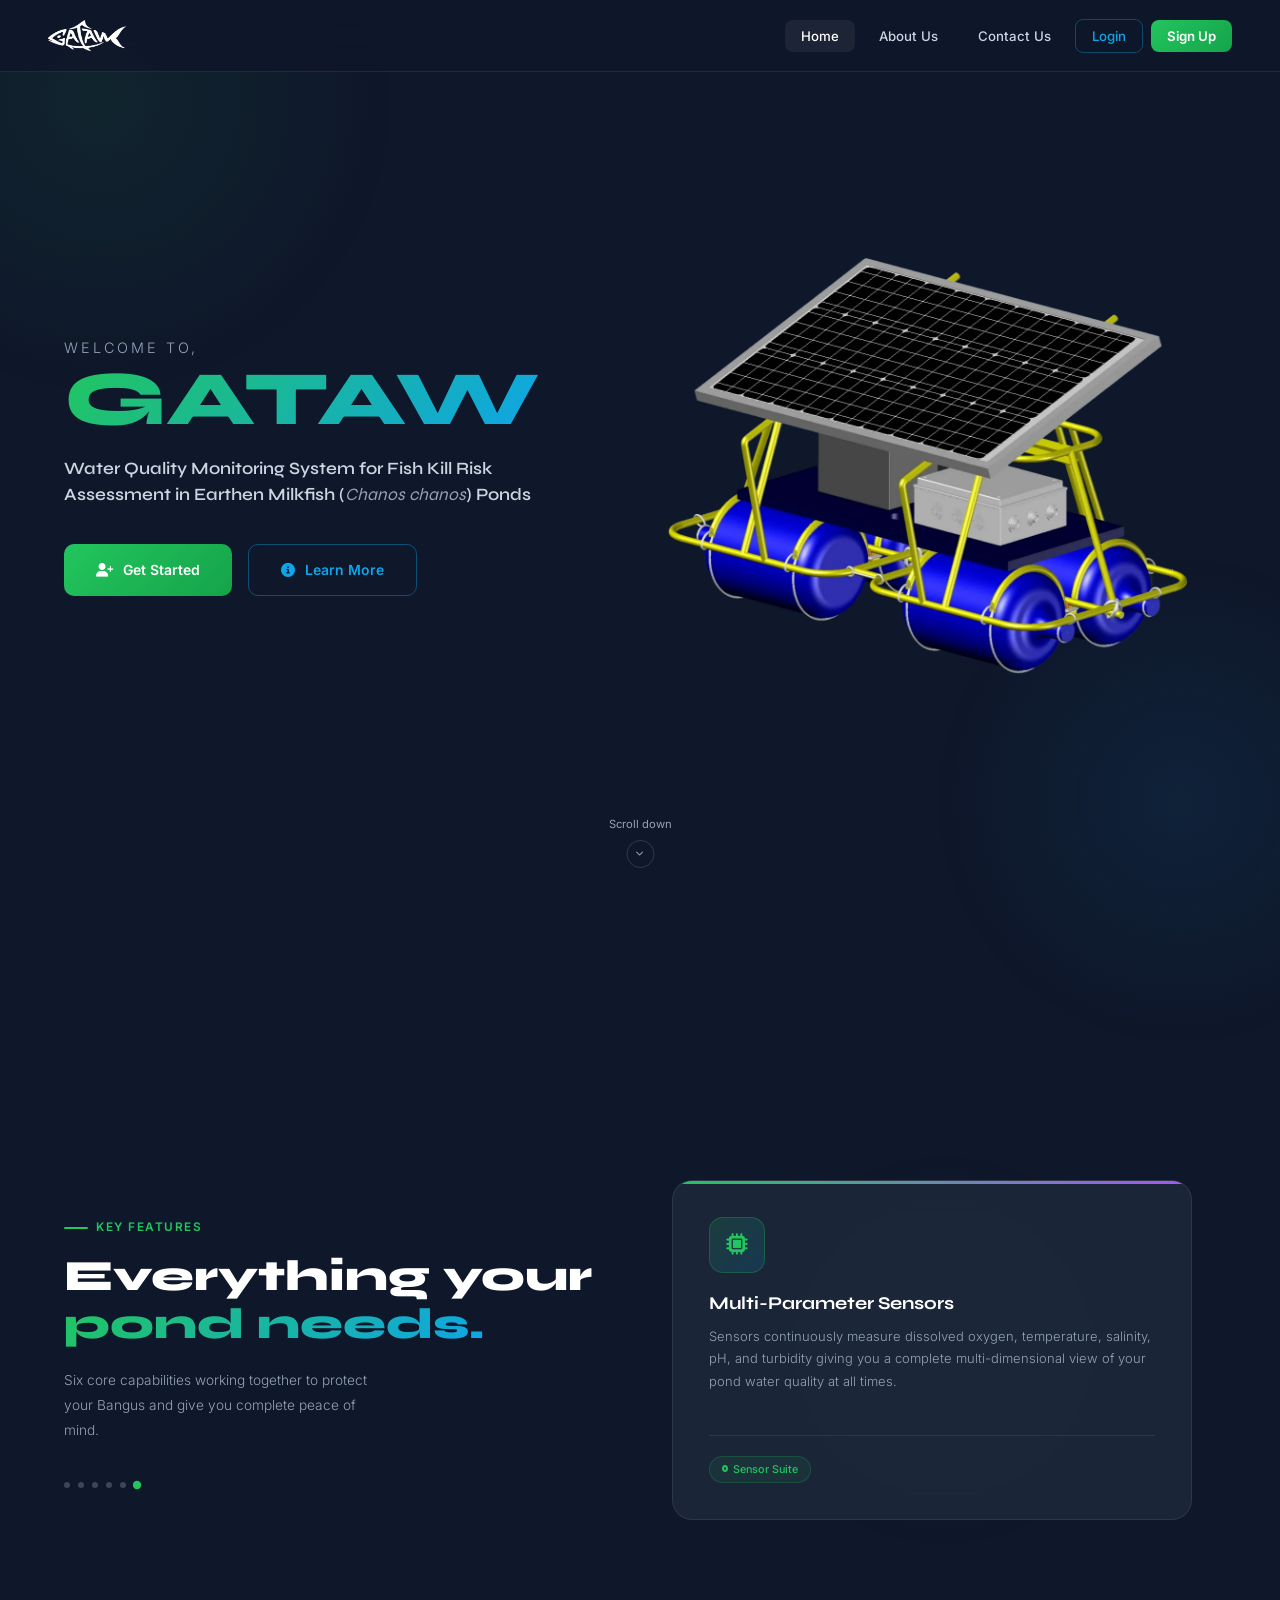
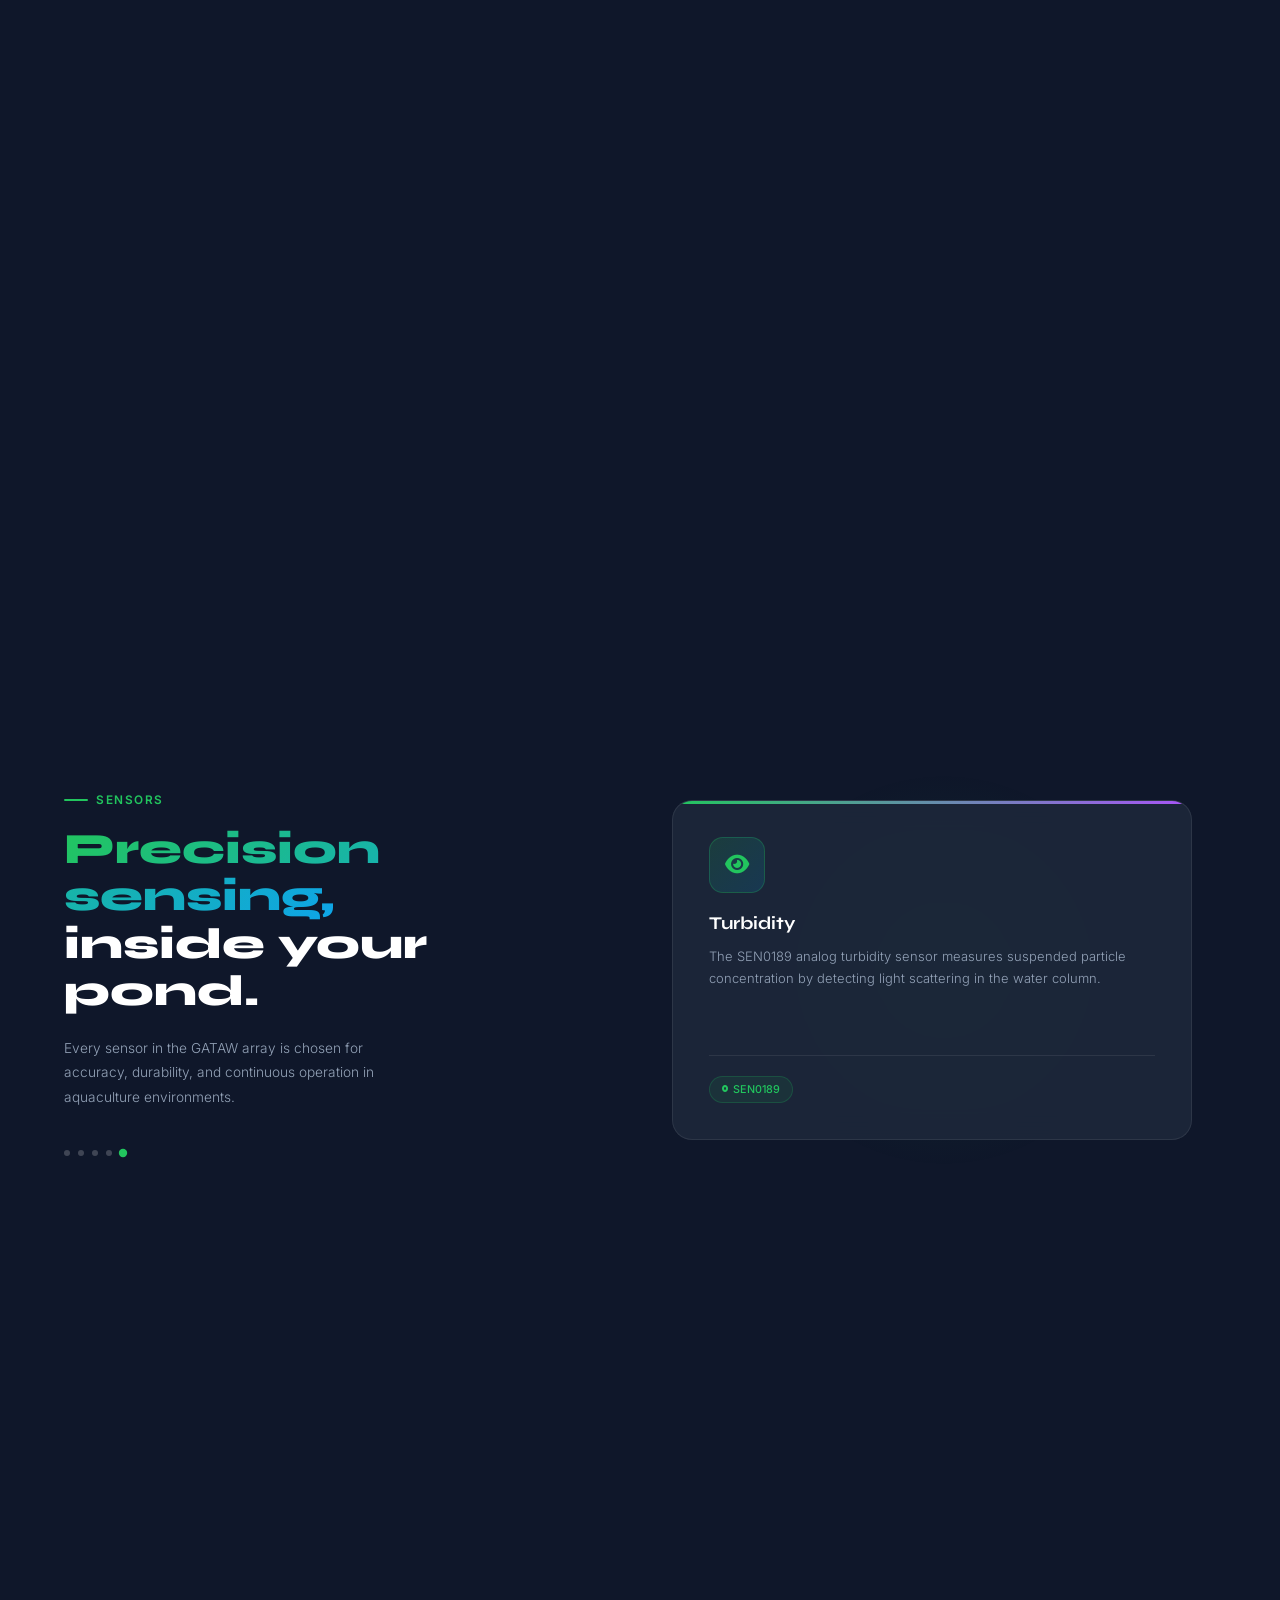
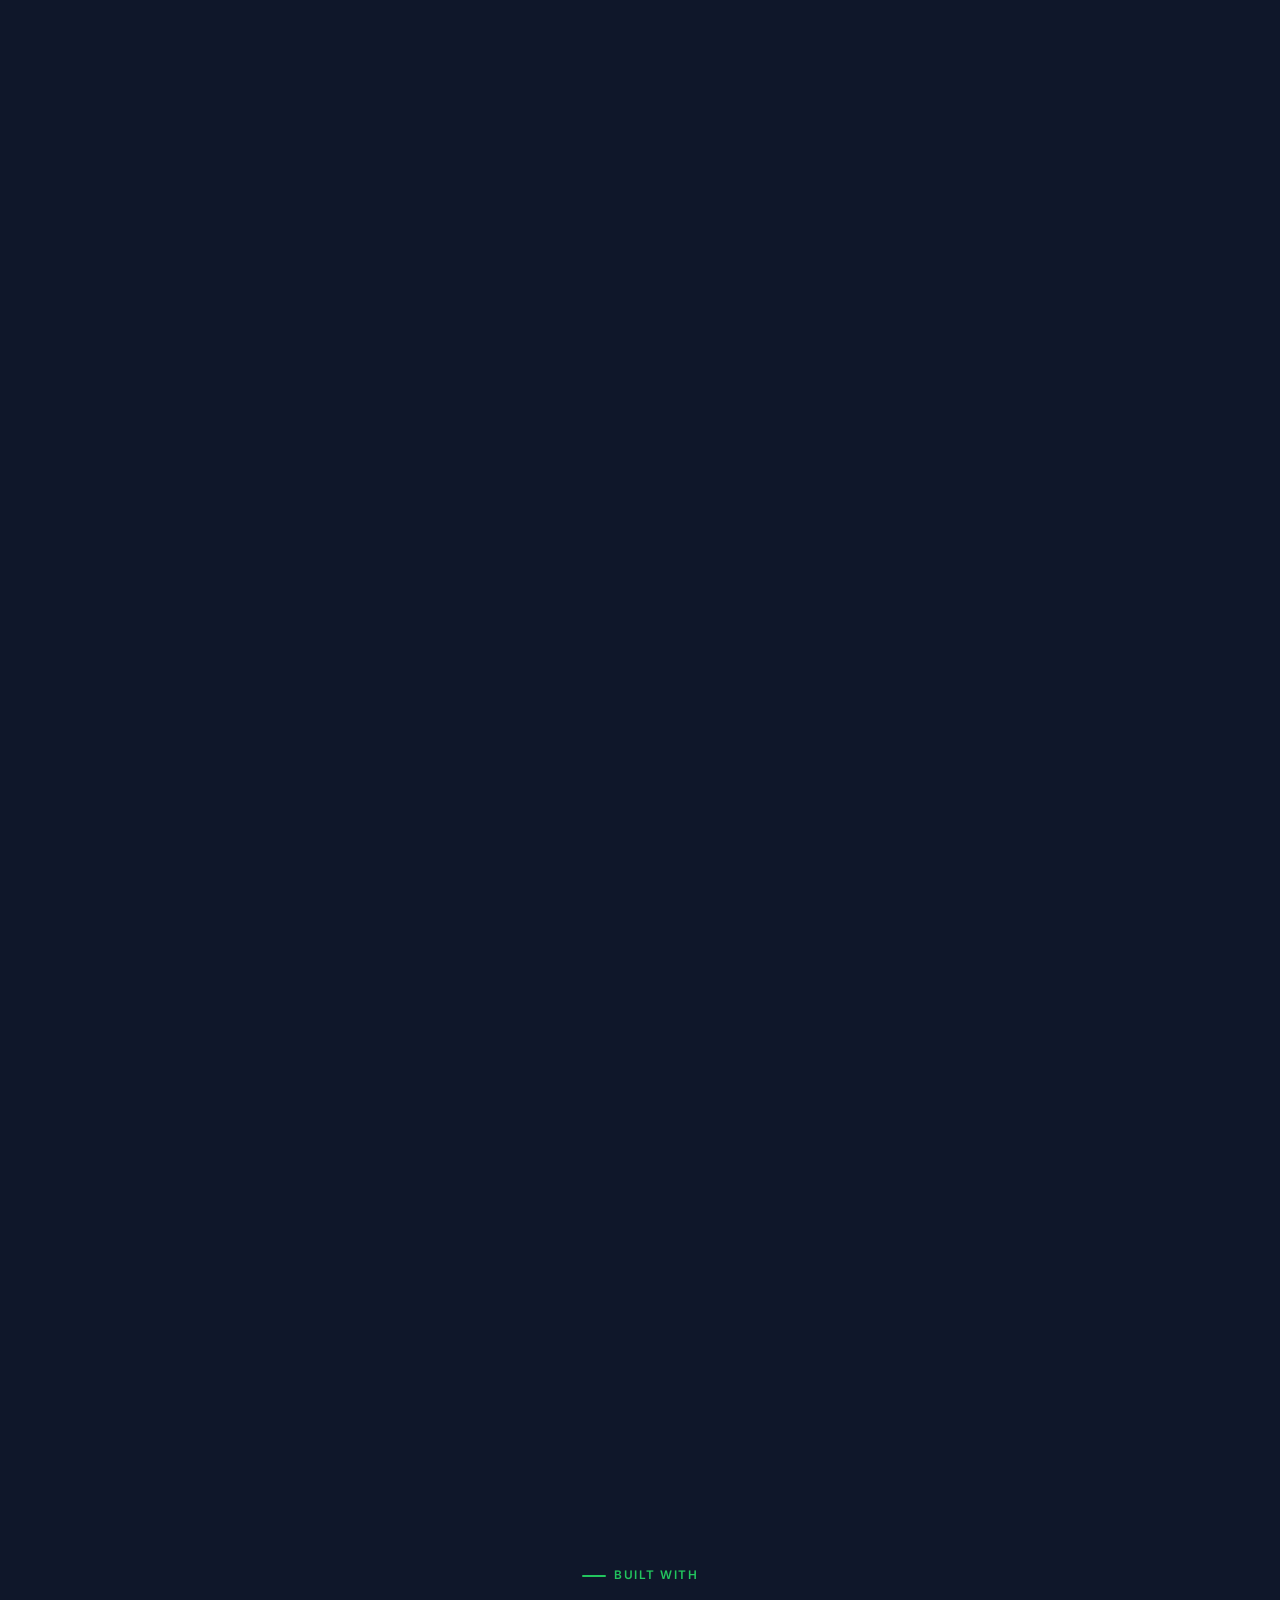
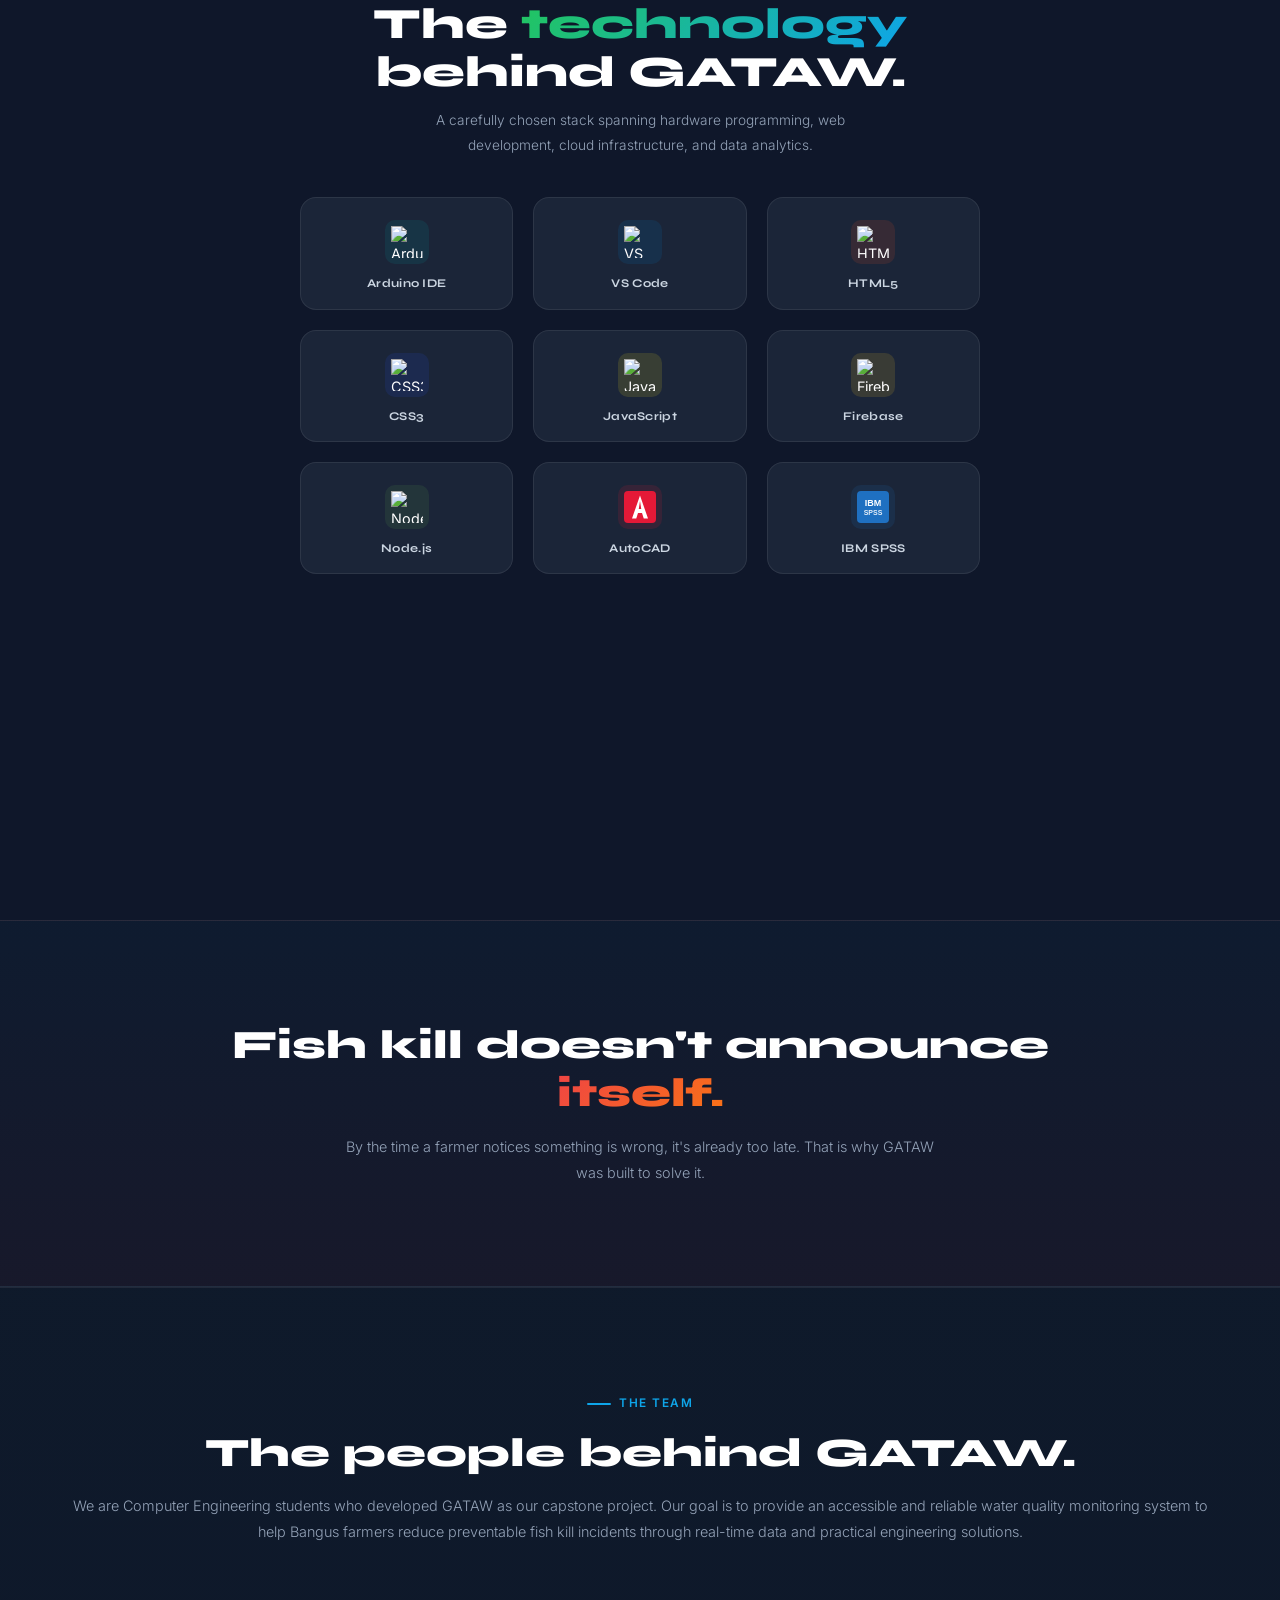
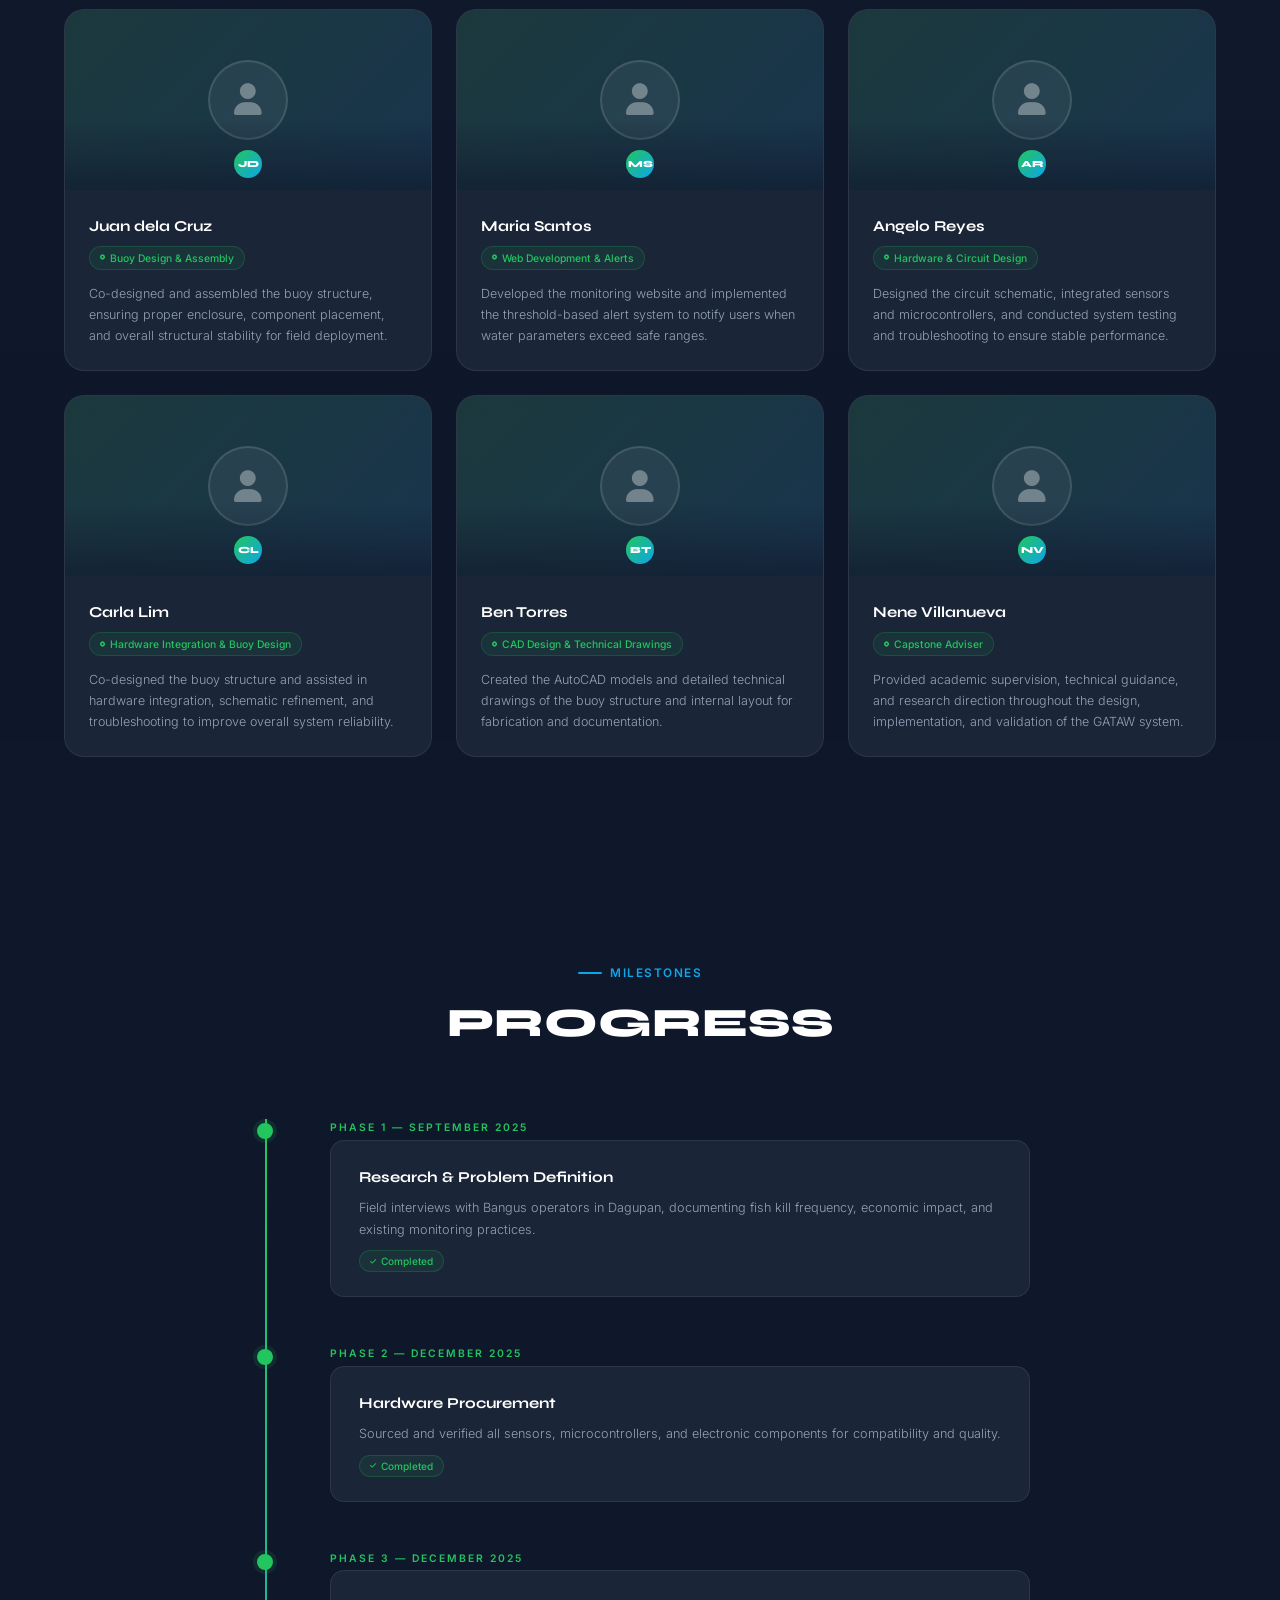
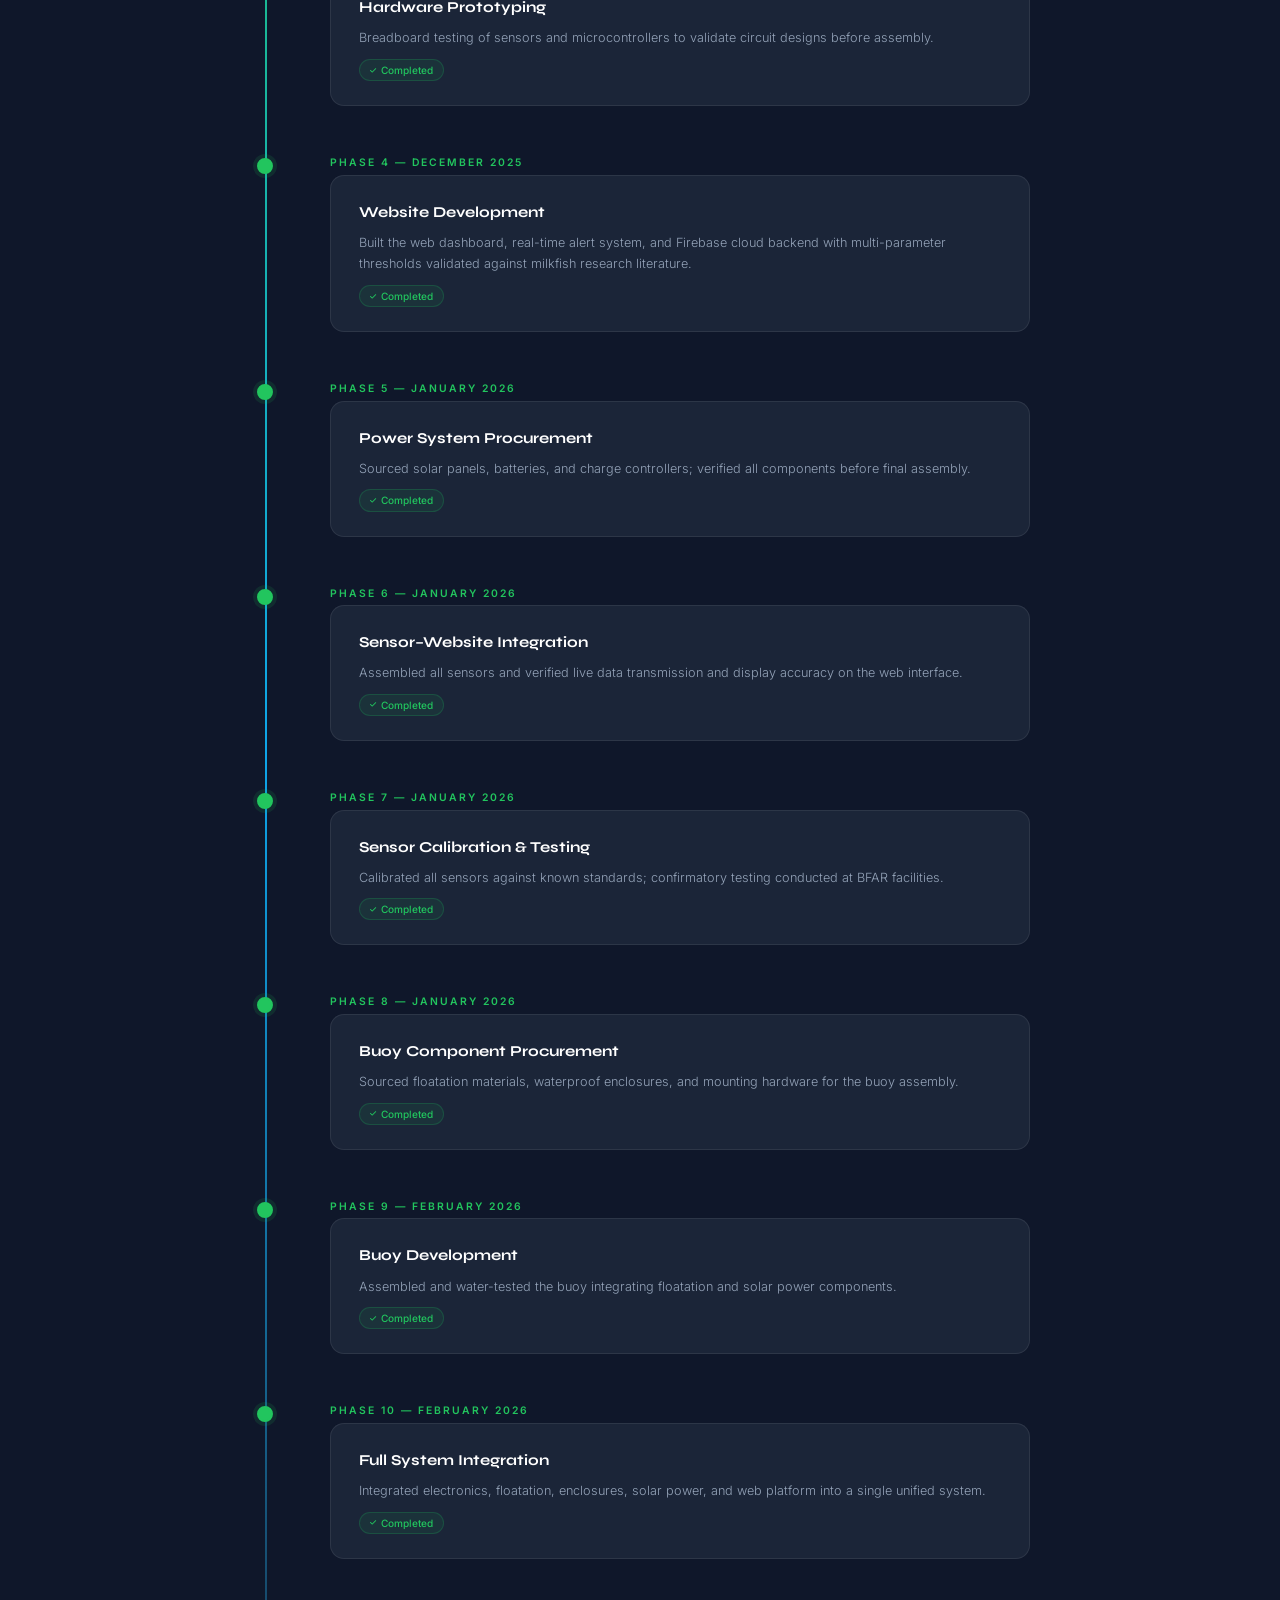
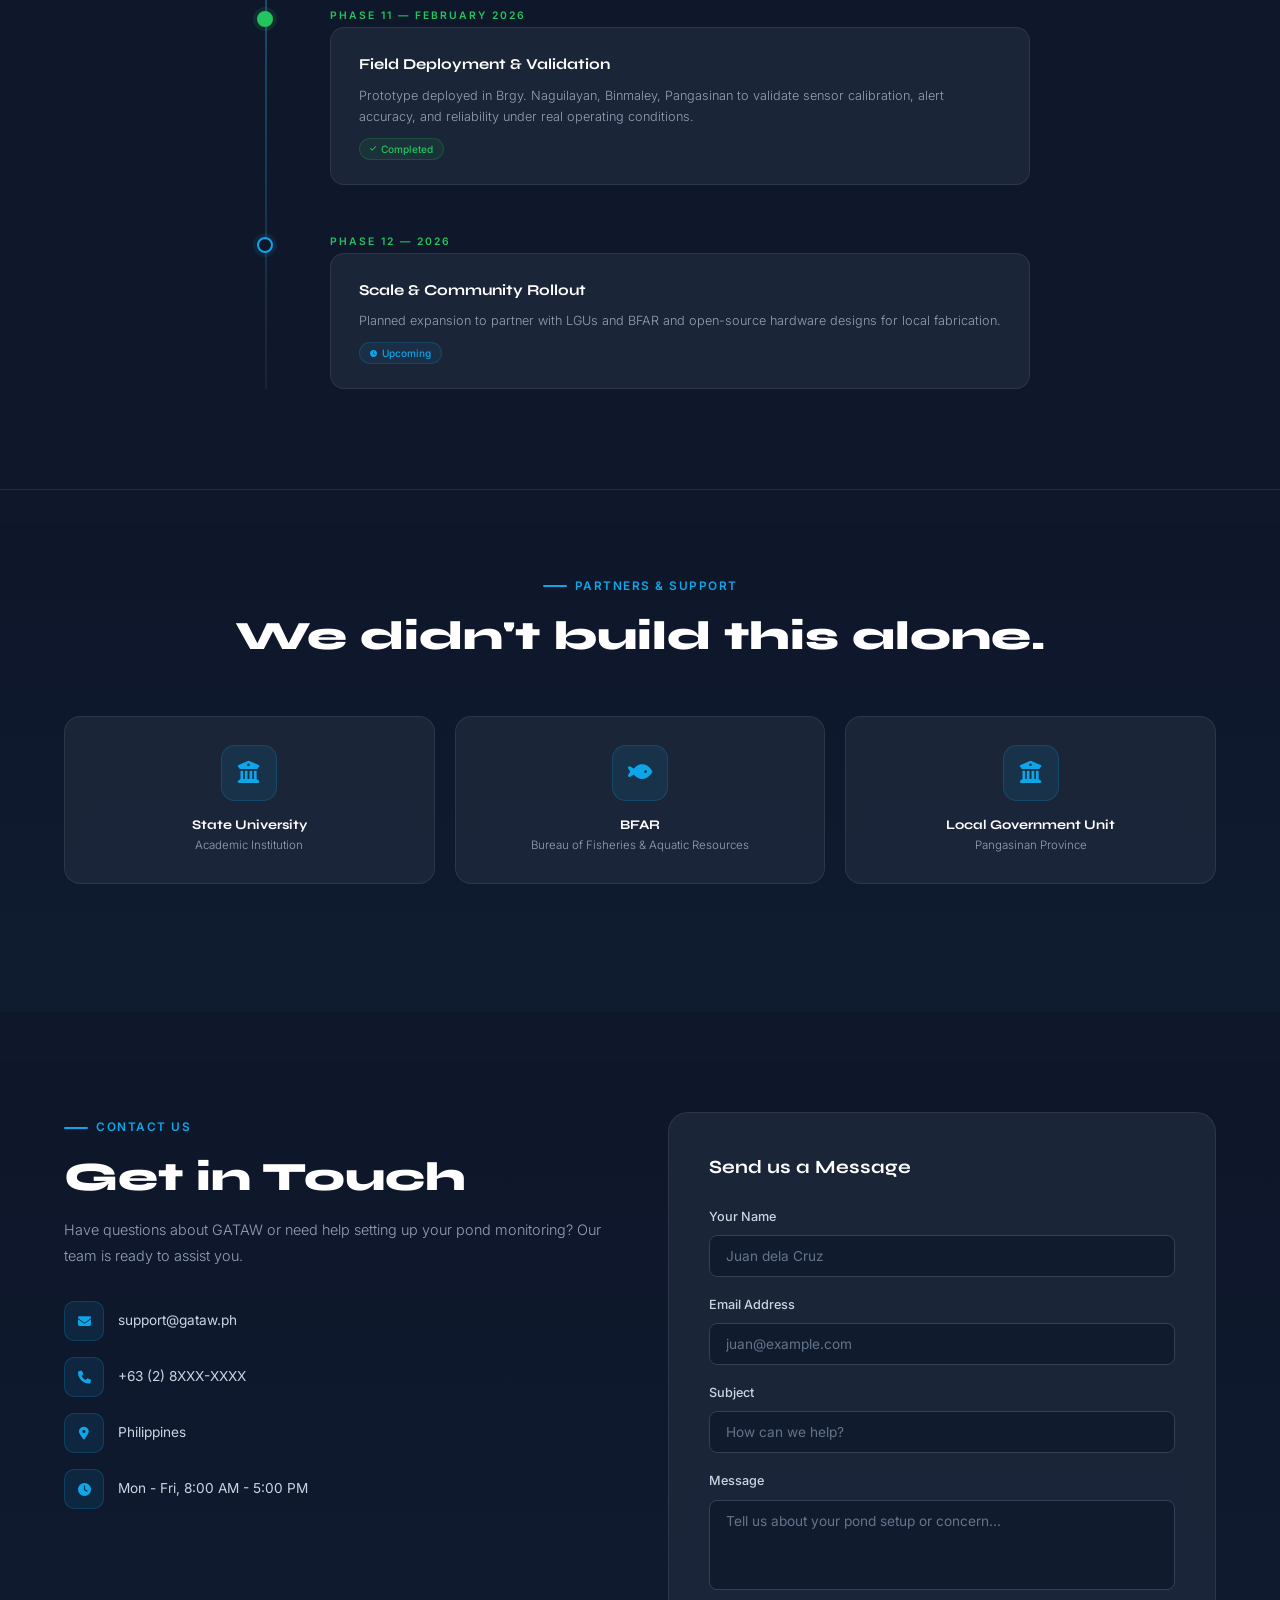
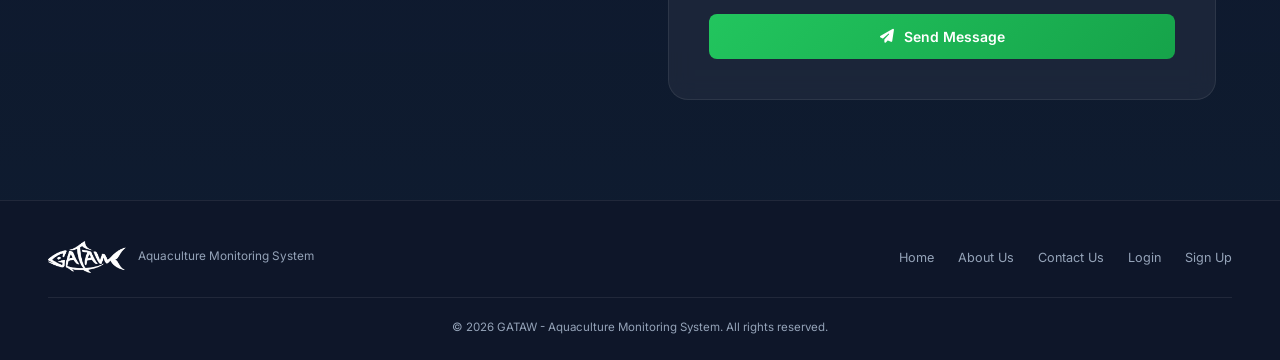
==== commit 753e215f: "Update index1.html" ====
--- a/index1.html
+++ b/index1.html
@@ -37,15 +37,10 @@
   transition:opacity 0.7s ease;
 }
 #splash.gone { opacity:0; pointer-events:none; }
-
-/* FIX: no text-decoration on splash labels */
-p#s-welcome,
-#s-welcome {
+p#s-welcome,#s-welcome {
   font-family:'Inter',sans-serif; font-size:clamp(1rem,2vw,1.3rem);
   font-weight:300; color:var(--text-muted); letter-spacing:4px; text-transform:uppercase;
-  text-decoration:none !important;
-  text-decoration-line:none !important;
-  border-bottom:none !important;
+  text-decoration:none !important; text-decoration-line:none !important; border-bottom:none !important;
   opacity:0; transform:translateY(16px); transition:opacity 0.5s ease, transform 0.5s ease;
 }
 #s-welcome.show { opacity:1; transform:translateY(0); }
@@ -53,13 +48,11 @@
   font-family:'Syne',sans-serif; font-size:clamp(5rem,13vw,9rem);
   font-weight:800; line-height:1; letter-spacing:-2px;
   background:linear-gradient(135deg,var(--green),var(--blue));
-  -webkit-background-clip:text; background-clip:text; color:transparent;
-  text-decoration:none;
+  -webkit-background-clip:text; background-clip:text; color:transparent; text-decoration:none;
   opacity:0; transform:translateY(24px); transition:opacity 0.6s ease, transform 0.6s ease;
 }
 #s-gataw.show { opacity:1; transform:translateY(0); }
 #s-bar { display:none; }
-#s-bar.show { display:none; }
 
 /* ── NAVBAR ── */
 nav {
@@ -101,54 +94,37 @@
 }
 .hero-left { flex:1; display:flex; flex-direction:column; align-items:flex-start; }
 .hero-right { flex:1; display:flex; align-items:center; justify-content:center; }
-
-/* FIX: hero text — no underline, starts hidden, snaps in without fading (prevents flicker) */
-h5.hero-welcome,
-.hero-welcome {
+h5.hero-welcome,.hero-welcome {
   font-family:'Inter',sans-serif; font-size:1rem; font-weight:300;
   color:var(--text-muted); letter-spacing:3px; text-transform:uppercase;
-  text-decoration:none !important;
-  text-decoration-line:none !important;
-  border-bottom:none !important;
-  margin-bottom:4px;
-  opacity:0;
-  will-change:opacity;
-}
-h5.hero-welcome.landed,
-.hero-welcome.landed { opacity:1; transition:none; }
-
+  text-decoration:none !important; text-decoration-line:none !important; border-bottom:none !important;
+  margin-bottom:4px; opacity:0; will-change:opacity;
+}
+h5.hero-welcome.landed,.hero-welcome.landed { opacity:1; transition:none; }
 .hero-title {
   font-family:'Syne',sans-serif; font-size:clamp(3.5rem,6vw,5.5rem);
   font-weight:800; line-height:0.95; margin-bottom:20px;
   background:linear-gradient(135deg,var(--green),var(--blue));
-  -webkit-background-clip:text; background-clip:text; color:transparent;
-  text-decoration:none;
-  letter-spacing:-1px;
-  opacity:0;
-  will-change:opacity;
+  -webkit-background-clip:text; background-clip:text; color:transparent; text-decoration:none;
+  letter-spacing:-1px; opacity:0; will-change:opacity;
 }
 .hero-title.landed { opacity:1; transition:none; }
-
 .hero-subtitle {
   font-family:'Syne',sans-serif; font-size:clamp(1rem,1.8vw,1.2rem);
   color:var(--text-sub); font-weight:600; line-height:1.5;
   margin-bottom:36px; max-width:480px;
-  opacity:0; transform:translateY(12px);
-  transition:opacity 0.6s ease, transform 0.6s ease;
+  opacity:0; transform:translateY(12px); transition:opacity 0.6s ease, transform 0.6s ease;
 }
 .hero-subtitle em { font-style:italic; color:var(--text-muted); font-weight:400; }
 .hero-subtitle.show { opacity:1; transform:translateY(0); }
 .hero-cta {
   display:flex; gap:16px; flex-wrap:wrap;
-  opacity:0; transform:translateY(12px);
-  transition:opacity 0.6s ease, transform 0.6s ease;
+  opacity:0; transform:translateY(12px); transition:opacity 0.6s ease, transform 0.6s ease;
 }
 .hero-cta.show { opacity:1; transform:translateY(0); }
 .hero-img {
-  width:100%; max-width:var(--kf-right-width);
-  object-fit:contain; display:block;
-  opacity:0; transform:translateX(40px);
-  transition:opacity 0.7s ease, transform 0.7s ease;
+  width:100%; max-width:var(--kf-right-width); object-fit:contain; display:block;
+  opacity:0; transform:translateX(40px); transition:opacity 0.7s ease, transform 0.7s ease;
 }
 .hero-img.show { opacity:1; transform:translateX(0); }
 .btn-primary {
@@ -180,7 +156,7 @@
 }
 @keyframes bounce { 0%,100%{transform:translateY(0)} 50%{transform:translateY(5px)} }
 
-/* ── STICKY SCROLL ZONE ── */
+/* ── STICKY SCROLL ZONE (desktop) ── */
 #ss-scroll-zone { position:relative; z-index:1; }
 .ss-sticky-wrap { position:relative; }
 .ss-panel {
@@ -247,8 +223,7 @@
   transition:background 0.6s ease; z-index:0;
 }
 .ss-progress-dots {
-  position:absolute; bottom:40px; left:50%; transform:translateX(-50%);
-  display:flex; gap:8px; z-index:20;
+  display:flex; gap:8px;
 }
 .ss-dot {
   width:6px; height:6px; border-radius:50%;
@@ -295,7 +270,6 @@
 .section-label::before { content:''; width:24px; height:2px; background:var(--blue); border-radius:2px; }
 .section-title { font-family:'Syne',sans-serif; font-size:clamp(1.8rem,3.5vw,2.8rem); font-weight:800; line-height:1.2; margin-bottom:16px; }
 .section-desc { color:var(--text-muted); font-size:1rem; max-width:600px; font-weight:300; line-height:1.8; }
-
 .about-problem {
   background:linear-gradient(180deg,rgba(14,165,233,0.03),rgba(239,68,68,0.04));
   border-top:1px solid var(--border); border-bottom:1px solid var(--border);
@@ -307,7 +281,6 @@
 .problem-header .section-label::before { background:#f97316; }
 .problem-header .section-title span { background:linear-gradient(135deg,#ef4444,#f97316); -webkit-background-clip:text; background-clip:text; color:transparent; }
 .problem-header .section-desc { margin:0 auto; text-align:center; }
-
 .about-team {
   background:linear-gradient(180deg,rgba(34,197,94,0.02),transparent);
   border-top:1px solid var(--border); padding:100px var(--hero-pad-x);
@@ -358,7 +331,6 @@
   margin-bottom:14px;
 }
 .team-info p { color:var(--text-muted); font-size:0.87rem; line-height:1.65; font-weight:300; }
-
 .about-timeline { padding:100px var(--hero-pad-x); max-width:1200px; margin:0 auto; }
 .timeline-header { text-align:center; margin-bottom:72px; }
 .timeline-header .section-label { justify-content:center; }
@@ -393,7 +365,6 @@
 }
 .tl-badge.current { background:rgba(234,179,8,0.1); border-color:rgba(234,179,8,0.3); color:#eab308; }
 .tl-badge.upcoming { background:rgba(14,165,233,0.08); border-color:rgba(14,165,233,0.2); color:var(--blue); }
-
 .about-partners {
   background:linear-gradient(180deg,transparent,rgba(14,165,233,0.03));
   border-top:1px solid var(--border); padding:80px var(--hero-pad-x);
@@ -466,63 +437,247 @@
 .footer-copy { max-width:1100px; margin:0 auto; text-align:center; color:var(--text-muted); font-size:0.8rem; }
 
 /* ── REVEAL ON SCROLL ── */
-.reveal {
-  opacity:0; transform:translateY(36px);
-  transition:opacity 0.7s cubic-bezier(0.22,1,0.36,1), transform 0.7s cubic-bezier(0.22,1,0.36,1);
-}
+.reveal { opacity:0; transform:translateY(36px); transition:opacity 0.7s cubic-bezier(0.22,1,0.36,1), transform 0.7s cubic-bezier(0.22,1,0.36,1); }
 .reveal.is-visible { opacity:1; transform:translateY(0); }
 
 /* ── PANEL REVEAL ── */
-.ss-panel .ss-eyebrow,
-.ss-panel .ss-heading,
-.ss-panel .ss-desc,
-.ss-panel .ss-progress-dots,
-.tech-inner .ss-eyebrow,
-.tech-inner .ss-heading,
-.tech-inner .ss-desc {
-  opacity:0; transform:translateY(22px);
-  transition:opacity 0.65s ease, transform 0.65s ease;
-}
-.ss-panel.panel-revealed .ss-eyebrow,
-.ss-panel.panel-revealed .ss-heading,
-.ss-panel.panel-revealed .ss-desc,
-.ss-panel.panel-revealed .ss-progress-dots { opacity:1; transform:translateY(0); }
-.ss-panel.panel-revealed .ss-eyebrow        { transition-delay:0ms; }
-.ss-panel.panel-revealed .ss-heading        { transition-delay:100ms; }
-.ss-panel.panel-revealed .ss-desc           { transition-delay:200ms; }
-.ss-panel.panel-revealed .ss-progress-dots  { transition-delay:300ms; }
-
+.ss-panel .ss-eyebrow,.ss-panel .ss-heading,.ss-panel .ss-desc,.ss-panel .ss-progress-dots,
+.tech-inner .ss-eyebrow,.tech-inner .ss-heading,.tech-inner .ss-desc {
+  opacity:0; transform:translateY(22px); transition:opacity 0.65s ease, transform 0.65s ease;
+}
+.ss-panel.panel-revealed .ss-eyebrow,.ss-panel.panel-revealed .ss-heading,
+.ss-panel.panel-revealed .ss-desc,.ss-panel.panel-revealed .ss-progress-dots { opacity:1; transform:translateY(0); }
+.ss-panel.panel-revealed .ss-eyebrow { transition-delay:0ms; }
+.ss-panel.panel-revealed .ss-heading { transition-delay:100ms; }
+.ss-panel.panel-revealed .ss-desc    { transition-delay:200ms; }
+.ss-panel.panel-revealed .ss-progress-dots { transition-delay:300ms; }
 .ss-cards-viewport {
   opacity:0; transform:translateX(40px);
   transition:opacity 0.7s ease 0.25s, transform 0.7s ease 0.25s;
 }
 .ss-panel.panel-revealed .ss-cards-viewport { opacity:1; transform:translateX(0); }
-
 #techPanel.panel-revealed .ss-eyebrow { opacity:1; transform:translateY(0); transition-delay:0ms; }
 #techPanel.panel-revealed .ss-heading { opacity:1; transform:translateY(0); transition-delay:100ms; }
 #techPanel.panel-revealed .ss-desc    { opacity:1; transform:translateY(0); transition-delay:200ms; }
 
+
+/* ═══════════════════════════════════════════════════
+   MOBILE SWIPE CAROUSEL — full redesign
+   ═══════════════════════════════════════════════════ */
+
+/* Mobile section wrapper (replaces sticky scroll zone on mobile) */
+.mobile-section {
+  display: none;
+  padding: 60px 20px;
+  position: relative;
+  z-index: 1;
+}
+
+.mobile-section-header {
+  margin-bottom: 28px;
+}
+
+.mobile-section-header .ss-eyebrow {
+  opacity: 1;
+  transform: none;
+  margin-bottom: 10px;
+}
+
+.mobile-section-header .ss-heading {
+  opacity: 1;
+  transform: none;
+  font-size: clamp(1.8rem, 6vw, 2.4rem);
+  margin-bottom: 10px;
+}
+
+.mobile-section-header .ss-desc {
+  opacity: 1;
+  transform: none;
+  font-size: 0.9rem;
+  margin-bottom: 0;
+  max-width: 100%;
+}
+
+/* Carousel track */
+.mobile-carousel {
+  position: relative;
+  overflow: hidden;
+  border-radius: 20px;
+  touch-action: pan-y;
+  user-select: none;
+  -webkit-user-select: none;
+}
+
+.mobile-carousel-track {
+  display: flex;
+  transition: transform 0.38s cubic-bezier(0.25, 0.46, 0.45, 0.94);
+  will-change: transform;
+}
+
+/* Each card in the carousel */
+.mobile-carousel .ss-card {
+  position: relative;
+  inset: auto;
+  flex: 0 0 100%;
+  width: 100%;
+  height: auto;
+  min-height: 280px;
+  opacity: 1 !important;
+  transform: none !important;
+  transition: border-color 0.3s;
+  border-radius: 0;
+}
+
+/* Counter + dots bar */
+.mobile-carousel-nav {
+  display: flex;
+  align-items: center;
+  justify-content: space-between;
+  margin-top: 16px;
+  padding: 0 4px;
+}
+
+.mobile-carousel-counter {
+  font-family: 'Syne', sans-serif;
+  font-size: 0.78rem;
+  font-weight: 700;
+  color: var(--text-muted);
+  letter-spacing: 1px;
+}
+
+.mobile-carousel-counter span {
+  color: var(--green);
+}
+
+.mobile-dots {
+  display: flex;
+  gap: 6px;
+  align-items: center;
+}
+
+.mobile-dot {
+  width: 6px;
+  height: 6px;
+  border-radius: 50%;
+  background: rgba(255,255,255,0.18);
+  transition: background 0.3s, transform 0.3s, width 0.3s;
+  flex-shrink: 0;
+}
+
+.mobile-dot.active {
+  background: var(--green);
+  transform: scale(1.3);
+  width: 18px;
+  border-radius: 4px;
+}
+
+/* Arrow buttons */
+.mobile-carousel-arrows {
+  display: flex;
+  gap: 8px;
+}
+
+.mc-arrow {
+  width: 36px;
+  height: 36px;
+  border-radius: 50%;
+  background: rgba(255,255,255,0.06);
+  border: 1px solid var(--border);
+  color: var(--text-muted);
+  display: flex;
+  align-items: center;
+  justify-content: center;
+  font-size: 0.75rem;
+  cursor: pointer;
+  transition: background 0.2s, border-color 0.2s, color 0.2s;
+  -webkit-tap-highlight-color: transparent;
+}
+
+.mc-arrow:active, .mc-arrow:hover {
+  background: rgba(34,197,94,0.12);
+  border-color: rgba(34,197,94,0.35);
+  color: var(--green);
+}
+
+.mc-arrow:disabled {
+  opacity: 0.3;
+  pointer-events: none;
+}
+
+/* Swipe hint pill (fades after first swipe) */
+.swipe-hint {
+  display: flex;
+  align-items: center;
+  gap: 6px;
+  margin-top: 10px;
+  justify-content: center;
+  color: var(--text-muted);
+  font-size: 0.72rem;
+  opacity: 1;
+  transition: opacity 0.5s ease;
+}
+.swipe-hint.hidden { opacity: 0; pointer-events: none; }
+.swipe-hint i { font-size: 0.85rem; }
+
+/* Mobile tech grid */
+.mobile-tech-section {
+  display: none;
+  padding: 60px 20px;
+  position: relative;
+  z-index: 1;
+}
+
+.mobile-tech-grid {
+  display: grid;
+  grid-template-columns: repeat(3, 1fr);
+  gap: 12px;
+  margin-top: 28px;
+}
+
+.mobile-tech-grid .tech-item {
+  opacity: 1;
+  transform: none;
+  padding: 16px 10px 14px;
+  gap: 8px;
+}
+
+.mobile-tech-grid .tech-logo {
+  width: 36px;
+  height: 36px;
+}
+
+.mobile-tech-grid .tech-name {
+  font-size: 0.72rem;
+}
+
+/* Border radius for first/last card in carousel */
+.mobile-carousel-track .ss-card:first-child {
+  border-radius: 20px 0 0 20px;
+}
+.mobile-carousel-track .ss-card:last-child {
+  border-radius: 0 20px 20px 0;
+}
+.mobile-carousel-track .ss-card:only-child {
+  border-radius: 20px;
+}
+
 /* ── RESPONSIVE ── */
 @media (max-width:900px) { :root { --hero-pad-x:32px; } }
 
 @media (max-width:768px) {
   :root { --hero-pad-x:20px; }
 
-  /* Stack hero vertically on mobile */
+  /* Hero */
   #home {
-    min-height:100svh;
-    flex-direction:column;
-    align-items:flex-start;
-    padding-top:calc(var(--nav-h) + 32px);
-    padding-bottom:48px;
-    gap:32px;
+    min-height:100svh; flex-direction:column; align-items:flex-start;
+    padding-top:calc(var(--nav-h) + 32px); padding-bottom:48px; gap:32px;
   }
   .hero-left { width:100%; }
   .hero-right { width:100%; justify-content:center; }
-  /* No horizontal slide on mobile — just fade in */
-  .hero-img { max-width:260px; transform:none; }
+  .hero-img { max-width:220px; transform:none; }
   .hero-img.show { transform:none; }
 
+  /* Navbar */
   nav { padding:0 20px; }
   .nav-links {
     display:none; position:absolute; top:var(--nav-h); left:0; right:0;
@@ -533,20 +688,23 @@
   .nav-links a { padding:12px 16px; border-radius:8px; }
   .hamburger { display:flex; }
 
-  /* Disable sticky scroll on mobile */
-  .ss-sticky-wrap { height:auto !important; }
-  .ss-panel { position:relative; height:auto; padding:60px 0; }
-  .ss-inner { flex-direction:column; gap:32px; }
-  .ss-right { height:auto; min-height:300px; }
-  .ss-cards-viewport { position:relative; height:auto; min-height:300px; }
-  .ss-card { position:relative; opacity:1 !important; transform:none !important; }
-  .ss-card + .ss-card { display:none; }
-
+  /* Hide desktop sticky scroll, show mobile carousels */
+  #ss-scroll-zone { display: none; }
+  .mobile-section { display: block; }
+  .mobile-tech-section { display: block; }
+
+  /* About */
   .tech-grid { grid-template-columns:repeat(2,1fr); }
   .team-grid { grid-template-columns:1fr; }
-  .about-mv  { grid-template-columns:1fr; }
   .partners-grid { grid-template-columns:1fr; }
   .contact-inner { grid-template-columns:1fr; }
+  .about-problem,.about-team,.about-timeline,.about-partners,#contact { padding:60px 20px; }
+  .about-timeline { padding:60px 20px; }
+
+  /* Footer */
+  footer { padding:32px 20px 20px; }
+  .footer-inner { flex-direction:column; align-items:flex-start; }
+  .footer-nav { flex-wrap:wrap; gap:12px; }
 }
 </style>
 </head>
@@ -598,7 +756,7 @@
   <div class="arrow"><i class="fas fa-chevron-down" style="font-size:0.7em"></i></div>
 </a>
 
-<!-- STICKY SCROLL ZONE -->
+<!-- ═══ DESKTOP: STICKY SCROLL ZONE ═══ -->
 <div id="ss-scroll-zone">
   <div class="ss-sticky-wrap" id="kfWrap">
     <div class="ss-panel" id="kfPanel">
@@ -616,7 +774,6 @@
       </div>
     </div>
   </div>
-
   <div class="ss-sticky-wrap" id="snWrap">
     <div class="ss-panel" id="snPanel">
       <div class="ss-inner">
@@ -633,7 +790,6 @@
       </div>
     </div>
   </div>
-
   <div class="ss-sticky-wrap" id="techWrap">
     <div class="ss-panel" id="techPanel">
       <div class="tech-inner">
@@ -646,6 +802,64 @@
   </div>
 </div>
 
+<!-- ═══ MOBILE: SWIPE CAROUSELS ═══ -->
+
+<!-- Mobile Key Features Carousel -->
+<div class="mobile-section" id="mobileKfSection">
+  <div class="mobile-section-header">
+    <div class="ss-eyebrow">Key Features</div>
+    <h2 class="ss-heading">Everything your<br><span>pond needs.</span></h2>
+    <p class="ss-desc">Six core capabilities working together to protect your Bangus.</p>
+  </div>
+  <div class="mobile-carousel" id="mobileKfCarousel">
+    <div class="mobile-carousel-track" id="mobileKfTrack"></div>
+  </div>
+  <div class="mobile-carousel-nav">
+    <div class="mobile-dots" id="mobileKfDots"></div>
+    <div style="display:flex;align-items:center;gap:10px;">
+      <span class="mobile-carousel-counter"><span id="mobileKfCurrent">1</span> / <span id="mobileKfTotal">6</span></span>
+      <div class="mobile-carousel-arrows">
+        <button class="mc-arrow" id="mobileKfPrev" aria-label="Previous"><i class="fas fa-chevron-left"></i></button>
+        <button class="mc-arrow" id="mobileKfNext" aria-label="Next"><i class="fas fa-chevron-right"></i></button>
+      </div>
+    </div>
+  </div>
+  <div class="swipe-hint" id="kfSwipeHint"><i class="fas fa-hand-pointer"></i> Swipe to explore</div>
+</div>
+
+<!-- Mobile Sensors Carousel -->
+<div class="mobile-section" id="mobileSnSection">
+  <div class="mobile-section-header">
+    <div class="ss-eyebrow">Sensors</div>
+    <h2 class="ss-heading"><span>Precision sensing,</span><br>inside your pond.</h2>
+    <p class="ss-desc">Every sensor chosen for accuracy and durability in aquaculture environments.</p>
+  </div>
+  <div class="mobile-carousel" id="mobileSnCarousel">
+    <div class="mobile-carousel-track" id="mobileSnTrack"></div>
+  </div>
+  <div class="mobile-carousel-nav">
+    <div class="mobile-dots" id="mobileSnDots"></div>
+    <div style="display:flex;align-items:center;gap:10px;">
+      <span class="mobile-carousel-counter"><span id="mobileSnCurrent">1</span> / <span id="mobileSnTotal">5</span></span>
+      <div class="mobile-carousel-arrows">
+        <button class="mc-arrow" id="mobileSnPrev" aria-label="Previous"><i class="fas fa-chevron-left"></i></button>
+        <button class="mc-arrow" id="mobileSnNext" aria-label="Next"><i class="fas fa-chevron-right"></i></button>
+      </div>
+    </div>
+  </div>
+  <div class="swipe-hint" id="snSwipeHint"><i class="fas fa-hand-pointer"></i> Swipe to explore</div>
+</div>
+
+<!-- Mobile Tech Section -->
+<div class="mobile-tech-section" id="mobileTechSection">
+  <div class="mobile-section-header">
+    <div class="ss-eyebrow" style="justify-content:left">Built With</div>
+    <h2 class="ss-heading">The <span>technology</span> behind GATAW.</h2>
+    <p class="ss-desc">Hardware, web, cloud, and data analytics — all in one system.</p>
+  </div>
+  <div class="mobile-tech-grid" id="mobileTechGrid"></div>
+</div>
+
 <!-- ABOUT US -->
 <section id="about">
   <div class="about-problem">
@@ -662,84 +876,33 @@
       <div class="team-header reveal">
         <div class="section-label">The Team</div>
         <h2 class="section-title">The people behind GATAW.</h2>
-        <p class="section-desc">
-          We are Computer Engineering students who developed GATAW as our capstone project. Our goal is to provide an accessible and reliable water quality monitoring system to help Bangus farmers reduce preventable fish kill incidents through real-time data and practical engineering solutions.
-        </p>
+        <p class="section-desc">We are Computer Engineering students who developed GATAW as our capstone project. Our goal is to provide an accessible and reliable water quality monitoring system to help Bangus farmers reduce preventable fish kill incidents through real-time data and practical engineering solutions.</p>
       </div>
       <div class="team-grid">
-
         <div class="team-card reveal" data-delay="0">
-          <div class="team-avatar">
-            <div class="team-avatar-icon"><i class="fas fa-user"></i></div>
-            <div class="team-initials"><span>JD</span></div>
-          </div>
-          <div class="team-info">
-            <h3>Juan dela Cruz</h3>
-            <div class="team-role"><i class="fas fa-circle-dot" style="font-size:0.5em"></i> Buoy Design & Assembly</div>
-            <p>Co-designed and assembled the buoy structure, ensuring proper enclosure, component placement, and overall structural stability for field deployment.</p>
-          </div>
+          <div class="team-avatar"><div class="team-avatar-icon"><i class="fas fa-user"></i></div><div class="team-initials"><span>JD</span></div></div>
+          <div class="team-info"><h3>Juan dela Cruz</h3><div class="team-role"><i class="fas fa-circle-dot" style="font-size:0.5em"></i> Buoy Design & Assembly</div><p>Co-designed and assembled the buoy structure, ensuring proper enclosure, component placement, and overall structural stability for field deployment.</p></div>
         </div>
-
         <div class="team-card reveal" data-delay="100">
-          <div class="team-avatar">
-            <div class="team-avatar-icon"><i class="fas fa-user"></i></div>
-            <div class="team-initials"><span>MS</span></div>
-          </div>
-          <div class="team-info">
-            <h3>Maria Santos</h3>
-            <div class="team-role"><i class="fas fa-circle-dot" style="font-size:0.5em"></i> Web Development & Alerts</div>
-            <p>Developed the monitoring website and implemented the threshold-based alert system to notify users when water parameters exceed safe ranges.</p>
-          </div>
+          <div class="team-avatar"><div class="team-avatar-icon"><i class="fas fa-user"></i></div><div class="team-initials"><span>MS</span></div></div>
+          <div class="team-info"><h3>Maria Santos</h3><div class="team-role"><i class="fas fa-circle-dot" style="font-size:0.5em"></i> Web Development & Alerts</div><p>Developed the monitoring website and implemented the threshold-based alert system to notify users when water parameters exceed safe ranges.</p></div>
         </div>
-
         <div class="team-card reveal" data-delay="200">
-          <div class="team-avatar">
-            <div class="team-avatar-icon"><i class="fas fa-user"></i></div>
-            <div class="team-initials"><span>AR</span></div>
-          </div>
-          <div class="team-info">
-            <h3>Angelo Reyes</h3>
-            <div class="team-role"><i class="fas fa-circle-dot" style="font-size:0.5em"></i> Hardware & Circuit Design</div>
-            <p>Designed the circuit schematic, integrated sensors and microcontrollers, and conducted system testing and troubleshooting to ensure stable performance.</p>
-          </div>
+          <div class="team-avatar"><div class="team-avatar-icon"><i class="fas fa-user"></i></div><div class="team-initials"><span>AR</span></div></div>
+          <div class="team-info"><h3>Angelo Reyes</h3><div class="team-role"><i class="fas fa-circle-dot" style="font-size:0.5em"></i> Hardware & Circuit Design</div><p>Designed the circuit schematic, integrated sensors and microcontrollers, and conducted system testing and troubleshooting to ensure stable performance.</p></div>
         </div>
-
         <div class="team-card reveal" data-delay="0">
-          <div class="team-avatar">
-            <div class="team-avatar-icon"><i class="fas fa-user"></i></div>
-            <div class="team-initials"><span>CL</span></div>
-          </div>
-          <div class="team-info">
-            <h3>Carla Lim</h3>
-            <div class="team-role"><i class="fas fa-circle-dot" style="font-size:0.5em"></i> Hardware Integration & Buoy Design</div>
-            <p>Co-designed the buoy structure and assisted in hardware integration, schematic refinement, and troubleshooting to improve overall system reliability.</p>
-          </div>
+          <div class="team-avatar"><div class="team-avatar-icon"><i class="fas fa-user"></i></div><div class="team-initials"><span>CL</span></div></div>
+          <div class="team-info"><h3>Carla Lim</h3><div class="team-role"><i class="fas fa-circle-dot" style="font-size:0.5em"></i> Hardware Integration & Buoy Design</div><p>Co-designed the buoy structure and assisted in hardware integration, schematic refinement, and troubleshooting to improve overall system reliability.</p></div>
         </div>
-
         <div class="team-card reveal" data-delay="100">
-          <div class="team-avatar">
-            <div class="team-avatar-icon"><i class="fas fa-user"></i></div>
-            <div class="team-initials"><span>BT</span></div>
-          </div>
-          <div class="team-info">
-            <h3>Ben Torres</h3>
-            <div class="team-role"><i class="fas fa-circle-dot" style="font-size:0.5em"></i> CAD Design & Technical Drawings</div>
-            <p>Created the AutoCAD models and detailed technical drawings of the buoy structure and internal layout for fabrication and documentation.</p>
-          </div>
+          <div class="team-avatar"><div class="team-avatar-icon"><i class="fas fa-user"></i></div><div class="team-initials"><span>BT</span></div></div>
+          <div class="team-info"><h3>Ben Torres</h3><div class="team-role"><i class="fas fa-circle-dot" style="font-size:0.5em"></i> CAD Design & Technical Drawings</div><p>Created the AutoCAD models and detailed technical drawings of the buoy structure and internal layout for fabrication and documentation.</p></div>
         </div>
-
         <div class="team-card reveal" data-delay="200">
-          <div class="team-avatar">
-            <div class="team-avatar-icon"><i class="fas fa-user"></i></div>
-            <div class="team-initials"><span>NV</span></div>
-          </div>
-          <div class="team-info">
-            <h3>Nene Villanueva</h3>
-            <div class="team-role"><i class="fas fa-circle-dot" style="font-size:0.5em"></i> Capstone Adviser</div>
-            <p>Provided academic supervision, technical guidance, and research direction throughout the design, implementation, and validation of the GATAW system.</p>
-          </div>
+          <div class="team-avatar"><div class="team-avatar-icon"><i class="fas fa-user"></i></div><div class="team-initials"><span>NV</span></div></div>
+          <div class="team-info"><h3>Nene Villanueva</h3><div class="team-role"><i class="fas fa-circle-dot" style="font-size:0.5em"></i> Capstone Adviser</div><p>Provided academic supervision, technical guidance, and research direction throughout the design, implementation, and validation of the GATAW system.</p></div>
         </div>
-
       </div>
     </div>
   </div>
@@ -750,66 +913,18 @@
       <h2 class="section-title">PROGRESS</h2>
     </div>
     <div class="timeline-track">
-      <div class="tl-item reveal" data-delay="0">
-        <div class="tl-dot done"></div>
-        <div class="tl-phase">Phase 1 — September 2025</div>
-        <div class="tl-body"><h3>Research & Problem Definition</h3><p>Field interviews with Bangus operators in Dagupan, documenting fish kill frequency, economic impact, and existing monitoring practices.</p><span class="tl-badge"><i class="fas fa-check" style="font-size:0.7em"></i> Completed</span></div>
-      </div>
-      <div class="tl-item reveal" data-delay="80">
-        <div class="tl-dot done"></div>
-        <div class="tl-phase">Phase 2 — December 2025</div>
-        <div class="tl-body"><h3>Hardware Procurement</h3><p>Sourced and verified all sensors, microcontrollers, and electronic components for compatibility and quality.</p><span class="tl-badge"><i class="fas fa-check" style="font-size:0.7em"></i> Completed</span></div>
-      </div>
-      <div class="tl-item reveal" data-delay="160">
-        <div class="tl-dot done"></div>
-        <div class="tl-phase">Phase 3 — December 2025</div>
-        <div class="tl-body"><h3>Hardware Prototyping</h3><p>Breadboard testing of sensors and microcontrollers to validate circuit designs before assembly.</p><span class="tl-badge"><i class="fas fa-check" style="font-size:0.7em"></i> Completed</span></div>
-      </div>
-      <div class="tl-item reveal" data-delay="240">
-        <div class="tl-dot done"></div>
-        <div class="tl-phase">Phase 4 — December 2025</div>
-        <div class="tl-body"><h3>Website Development</h3><p>Built the web dashboard, real-time alert system, and Firebase cloud backend with multi-parameter thresholds validated against milkfish research literature.</p><span class="tl-badge"><i class="fas fa-check" style="font-size:0.7em"></i> Completed</span></div>
-      </div>
-      <div class="tl-item reveal" data-delay="320">
-        <div class="tl-dot done"></div>
-        <div class="tl-phase">Phase 5 — January 2026</div>
-        <div class="tl-body"><h3>Power System Procurement</h3><p>Sourced solar panels, batteries, and charge controllers; verified all components before final assembly.</p><span class="tl-badge"><i class="fas fa-check" style="font-size:0.7em"></i> Completed</span></div>
-      </div>
-      <div class="tl-item reveal" data-delay="400">
-        <div class="tl-dot done"></div>
-        <div class="tl-phase">Phase 6 — January 2026</div>
-        <div class="tl-body"><h3>Sensor–Website Integration</h3><p>Assembled all sensors and verified live data transmission and display accuracy on the web interface.</p><span class="tl-badge"><i class="fas fa-check" style="font-size:0.7em"></i> Completed</span></div>
-      </div>
-      <div class="tl-item reveal" data-delay="400">
-        <div class="tl-dot done"></div>
-        <div class="tl-phase">Phase 7 — January 2026</div>
-        <div class="tl-body"><h3>Sensor Calibration & Testing</h3><p>Calibrated all sensors against known standards; confirmatory testing conducted at BFAR facilities.</p><span class="tl-badge"><i class="fas fa-check" style="font-size:0.7em"></i> Completed</span></div>
-      </div>
-      <div class="tl-item reveal" data-delay="480">
-        <div class="tl-dot done"></div>
-        <div class="tl-phase">Phase 8 — January 2026</div>
-        <div class="tl-body"><h3>Buoy Component Procurement</h3><p>Sourced floatation materials, waterproof enclosures, and mounting hardware for the buoy assembly.</p><span class="tl-badge"><i class="fas fa-check" style="font-size:0.7em"></i> Completed</span></div>
-      </div>
-      <div class="tl-item reveal" data-delay="560">
-        <div class="tl-dot done"></div>
-        <div class="tl-phase">Phase 9 — February 2026</div>
-        <div class="tl-body"><h3>Buoy Development</h3><p>Assembled and water-tested the buoy integrating floatation and solar power components.</p><span class="tl-badge"><i class="fas fa-check" style="font-size:0.7em"></i> Completed</span></div>
-      </div>
-      <div class="tl-item reveal" data-delay="640">
-        <div class="tl-dot done"></div>
-        <div class="tl-phase">Phase 10 — February 2026</div>
-        <div class="tl-body"><h3>Full System Integration</h3><p>Integrated electronics, floatation, enclosures, solar power, and web platform into a single unified system.</p><span class="tl-badge"><i class="fas fa-check" style="font-size:0.7em"></i> Completed</span></div>
-      </div>
-      <div class="tl-item reveal" data-delay="560">
-        <div class="tl-dot done"></div>
-        <div class="tl-phase">Phase 11 — February 2026</div>
-        <div class="tl-body"><h3>Field Deployment & Validation</h3><p>Prototype deployed in Brgy. Naguilayan, Binmaley, Pangasinan to validate sensor calibration, alert accuracy, and reliability under real operating conditions.</p><span class="tl-badge"><i class="fas fa-check" style="font-size:0.7em"></i> Completed</span></div>
-      </div>
-      <div class="tl-item reveal" data-delay="400">
-        <div class="tl-dot" style="border-color:var(--blue);box-shadow:0 0 0 4px rgba(14,165,233,0.1)"></div>
-        <div class="tl-phase">Phase 12 — 2026</div>
-        <div class="tl-body"><h3>Scale & Community Rollout</h3><p>Planned expansion to partner with LGUs and BFAR and open-source hardware designs for local fabrication.</p><span class="tl-badge upcoming"><i class="fas fa-clock" style="font-size:0.7em"></i> Upcoming</span></div>
-      </div>
+      <div class="tl-item reveal" data-delay="0"><div class="tl-dot done"></div><div class="tl-phase">Phase 1 — September 2025</div><div class="tl-body"><h3>Research & Problem Definition</h3><p>Field interviews with Bangus operators in Dagupan, documenting fish kill frequency, economic impact, and existing monitoring practices.</p><span class="tl-badge"><i class="fas fa-check" style="font-size:0.7em"></i> Completed</span></div></div>
+      <div class="tl-item reveal" data-delay="80"><div class="tl-dot done"></div><div class="tl-phase">Phase 2 — December 2025</div><div class="tl-body"><h3>Hardware Procurement</h3><p>Sourced and verified all sensors, microcontrollers, and electronic components for compatibility and quality.</p><span class="tl-badge"><i class="fas fa-check" style="font-size:0.7em"></i> Completed</span></div></div>
+      <div class="tl-item reveal" data-delay="160"><div class="tl-dot done"></div><div class="tl-phase">Phase 3 — December 2025</div><div class="tl-body"><h3>Hardware Prototyping</h3><p>Breadboard testing of sensors and microcontrollers to validate circuit designs before assembly.</p><span class="tl-badge"><i class="fas fa-check" style="font-size:0.7em"></i> Completed</span></div></div>
+      <div class="tl-item reveal" data-delay="240"><div class="tl-dot done"></div><div class="tl-phase">Phase 4 — December 2025</div><div class="tl-body"><h3>Website Development</h3><p>Built the web dashboard, real-time alert system, and Firebase cloud backend with multi-parameter thresholds validated against milkfish research literature.</p><span class="tl-badge"><i class="fas fa-check" style="font-size:0.7em"></i> Completed</span></div></div>
+      <div class="tl-item reveal" data-delay="320"><div class="tl-dot done"></div><div class="tl-phase">Phase 5 — January 2026</div><div class="tl-body"><h3>Power System Procurement</h3><p>Sourced solar panels, batteries, and charge controllers; verified all components before final assembly.</p><span class="tl-badge"><i class="fas fa-check" style="font-size:0.7em"></i> Completed</span></div></div>
+      <div class="tl-item reveal" data-delay="400"><div class="tl-dot done"></div><div class="tl-phase">Phase 6 — January 2026</div><div class="tl-body"><h3>Sensor–Website Integration</h3><p>Assembled all sensors and verified live data transmission and display accuracy on the web interface.</p><span class="tl-badge"><i class="fas fa-check" style="font-size:0.7em"></i> Completed</span></div></div>
+      <div class="tl-item reveal" data-delay="400"><div class="tl-dot done"></div><div class="tl-phase">Phase 7 — January 2026</div><div class="tl-body"><h3>Sensor Calibration & Testing</h3><p>Calibrated all sensors against known standards; confirmatory testing conducted at BFAR facilities.</p><span class="tl-badge"><i class="fas fa-check" style="font-size:0.7em"></i> Completed</span></div></div>
+      <div class="tl-item reveal" data-delay="480"><div class="tl-dot done"></div><div class="tl-phase">Phase 8 — January 2026</div><div class="tl-body"><h3>Buoy Component Procurement</h3><p>Sourced floatation materials, waterproof enclosures, and mounting hardware for the buoy assembly.</p><span class="tl-badge"><i class="fas fa-check" style="font-size:0.7em"></i> Completed</span></div></div>
+      <div class="tl-item reveal" data-delay="560"><div class="tl-dot done"></div><div class="tl-phase">Phase 9 — February 2026</div><div class="tl-body"><h3>Buoy Development</h3><p>Assembled and water-tested the buoy integrating floatation and solar power components.</p><span class="tl-badge"><i class="fas fa-check" style="font-size:0.7em"></i> Completed</span></div></div>
+      <div class="tl-item reveal" data-delay="640"><div class="tl-dot done"></div><div class="tl-phase">Phase 10 — February 2026</div><div class="tl-body"><h3>Full System Integration</h3><p>Integrated electronics, floatation, enclosures, solar power, and web platform into a single unified system.</p><span class="tl-badge"><i class="fas fa-check" style="font-size:0.7em"></i> Completed</span></div></div>
+      <div class="tl-item reveal" data-delay="560"><div class="tl-dot done"></div><div class="tl-phase">Phase 11 — February 2026</div><div class="tl-body"><h3>Field Deployment & Validation</h3><p>Prototype deployed in Brgy. Naguilayan, Binmaley, Pangasinan to validate sensor calibration, alert accuracy, and reliability under real operating conditions.</p><span class="tl-badge"><i class="fas fa-check" style="font-size:0.7em"></i> Completed</span></div></div>
+      <div class="tl-item reveal" data-delay="400"><div class="tl-dot" style="border-color:var(--blue);box-shadow:0 0 0 4px rgba(14,165,233,0.1)"></div><div class="tl-phase">Phase 12 — 2026</div><div class="tl-body"><h3>Scale & Community Rollout</h3><p>Planned expansion to partner with LGUs and BFAR and open-source hardware designs for local fabrication.</p><span class="tl-badge upcoming"><i class="fas fa-clock" style="font-size:0.7em"></i> Upcoming</span></div></div>
     </div>
   </div>
 
@@ -820,18 +935,9 @@
         <h2 class="section-title">We didn't build this alone.</h2>
       </div>
       <div class="partners-grid">
-        <div class="partner-card reveal" data-delay="0">
-          <div class="partner-logo-wrap"><i class="fas fa-university"></i></div>
-          <div><div class="partner-name">State University</div><div class="partner-type">Academic Institution</div></div>
-        </div>
-        <div class="partner-card reveal" data-delay="100">
-          <div class="partner-logo-wrap"><i class="fas fa-fish"></i></div>
-          <div><div class="partner-name">BFAR</div><div class="partner-type">Bureau of Fisheries & Aquatic Resources</div></div>
-        </div>
-        <div class="partner-card reveal" data-delay="200">
-          <div class="partner-logo-wrap"><i class="fas fa-building-columns"></i></div>
-          <div><div class="partner-name">Local Government Unit</div><div class="partner-type">Pangasinan Province</div></div>
-        </div>
+        <div class="partner-card reveal" data-delay="0"><div class="partner-logo-wrap"><i class="fas fa-university"></i></div><div><div class="partner-name">State University</div><div class="partner-type">Academic Institution</div></div></div>
+        <div class="partner-card reveal" data-delay="100"><div class="partner-logo-wrap"><i class="fas fa-fish"></i></div><div><div class="partner-name">BFAR</div><div class="partner-type">Bureau of Fisheries & Aquatic Resources</div></div></div>
+        <div class="partner-card reveal" data-delay="200"><div class="partner-logo-wrap"><i class="fas fa-building-columns"></i></div><div><div class="partner-name">Local Government Unit</div><div class="partner-type">Pangasinan Province</div></div></div>
       </div>
     </div>
   </div>
@@ -880,11 +986,39 @@
 </footer>
 
 <script>
+/* ─── DATA ─── */
+var KEY_FEATURES = [
+  {icon:'fas fa-solar-panel',title:'Solar-Powered',desc:'GATAW runs entirely on solar energy with no grid connection needed. Designed for remote earthen ponds, our system operates 24/7 with battery backup that keeps monitoring going even through cloudy days.',tag:'Sustainable Energy',accent:'linear-gradient(90deg,#eab308,#f97316)',glow:'rgba(234,179,8,0.09)'},
+  {icon:'fas fa-satellite-dish',title:'Real-Time Monitoring',desc:'Live sensor readings are transmitted continuously so you always have an updated condition of your pond.',tag:'Live Data',accent:'linear-gradient(90deg,#0ea5e9,#6366f1)',glow:'rgba(14,165,233,0.09)'},
+  {icon:'fas fa-bell',title:'Smart Alerts',desc:'The moment a parameter exceeds the safe threshold, GATAW notifies you instantly. Alerts are ranked by severity so you always know which issue demands your attention first.',tag:'Instant Notifications',accent:'linear-gradient(90deg,#ef4444,#f97316)',glow:'rgba(239,68,68,0.09)'},
+  {icon:'fas fa-cloud',title:'Cloud Storage',desc:'All sensor readings are securely stored in the cloud, giving you access to your full pond history from any device at any time.',tag:'Secure and Accessible',accent:'linear-gradient(90deg,#22c55e,#0ea5e9)',glow:'rgba(34,197,94,0.09)'},
+  {icon:'fas fa-chart-line',title:'Data Analytics',desc:'Turn raw readings into insight. GATAW analytics dashboard surfaces trends, seasonal patterns, and risk forecasts helping you make smarter decisions on feeding, stocking, and pond management.',tag:'Trend Insights',accent:'linear-gradient(90deg,#a855f7,#0ea5e9)',glow:'rgba(168,85,247,0.09)'},
+  {icon:'fas fa-microchip',title:'Multi-Parameter Sensors',desc:'Sensors continuously measure dissolved oxygen, temperature, salinity, pH, and turbidity giving you a complete multi-dimensional view of your pond water quality at all times.',tag:'Sensor Suite',accent:'linear-gradient(90deg,#22c55e,#a855f7)',glow:'rgba(34,197,94,0.09)'}
+];
+var SENSORS = [
+  {icon:'fas fa-wind',title:'Dissolved Oxygen',desc:'The SEN0237 analog dissolved oxygen sensor continuously measures DO levels in the pond. Since oxygen depletion is the leading cause of fish kill in Bangus ponds, this sensor is the most critical in the array.',tag:'SEN0237',accent:'linear-gradient(90deg,#0ea5e9,#6366f1)',glow:'rgba(14,165,233,0.09)'},
+  {icon:'fas fa-temperature-half',title:'Water Temperature',desc:'The DS18B20 is a digital temperature sensor that delivers highly accurate readings. It tracks thermal changes in the pond that signal weather-driven stratification or dangerous heat buildup affecting Bangus metabolism and oxygen solubility.',tag:'DS18B20',accent:'linear-gradient(90deg,#f97316,#eab308)',glow:'rgba(249,115,22,0.09)'},
+  {icon:'fas fa-water',title:'Salinity',desc:'The DFR0300 analog EC/TDS sensor measures electrical conductivity to derive salinity levels. Bangus are euryhaline fish that tolerate a wide salinity range, but sudden shifts stress the fish and reduce feed conversion.',tag:'DFR0300',accent:'linear-gradient(90deg,#22c55e,#0ea5e9)',glow:'rgba(34,197,94,0.09)'},
+  {icon:'fas fa-droplet',title:'pH Level',desc:'The PH-4502C analog pH sensor module measures the acidity or alkalinity of pond water.',tag:'PH-4502C',accent:'linear-gradient(90deg,#a855f7,#0ea5e9)',glow:'rgba(168,85,247,0.09)'},
+  {icon:'fas fa-eye',title:'Turbidity',desc:'The SEN0189 analog turbidity sensor measures suspended particle concentration by detecting light scattering in the water column.',tag:'SEN0189',accent:'linear-gradient(90deg,#22c55e,#a855f7)',glow:'rgba(34,197,94,0.09)'}
+];
+var BASE = 'https://cdn.jsdelivr.net/gh/devicons/devicon@latest/icons/';
+var TECHS = [
+  {name:'Arduino IDE',accent:'linear-gradient(135deg,#00979c,#007a7e)',bg:'#00979C22',src:BASE+'arduino/arduino-original.svg'},
+  {name:'VS Code',accent:'linear-gradient(135deg,#007acc,#0059a3)',bg:'#007ACC22',src:BASE+'vscode/vscode-original.svg'},
+  {name:'HTML5',accent:'linear-gradient(135deg,#e44d26,#c0391b)',bg:'#E44D2622',src:BASE+'html5/html5-original.svg'},
+  {name:'CSS3',accent:'linear-gradient(135deg,#264de4,#1a37c4)',bg:'#264DE422',src:BASE+'css3/css3-original.svg'},
+  {name:'JavaScript',accent:'linear-gradient(135deg,#f7df1e,#c8b800)',bg:'#F7DF1E22',src:BASE+'javascript/javascript-original.svg'},
+  {name:'Firebase',accent:'linear-gradient(135deg,#ffca28,#f57c00)',bg:'#FFCA2822',src:BASE+'firebase/firebase-original.svg'},
+  {name:'Node.js',accent:'linear-gradient(135deg,#5fa04e,#3d7a30)',bg:'#5FA04E22',src:BASE+'nodejs/nodejs-original.svg'},
+  {name:'AutoCAD',accent:'linear-gradient(135deg,#e51937,#b01029)',bg:'#E5193722',svg:'<svg viewBox="0 0 128 128" xmlns="http://www.w3.org/2000/svg"><rect width="128" height="128" rx="16" fill="#E51937"/><path d="M64 18 L96 110 H79 L72 88 H56 L49 110 H32 Z M64 40 L59 72 H69 Z" fill="white"/></svg>'},
+  {name:'IBM SPSS',accent:'linear-gradient(135deg,#1f70c1,#0f4c8a)',bg:'#1F70C122',svg:'<svg viewBox="0 0 128 128" xmlns="http://www.w3.org/2000/svg"><rect width="128" height="128" rx="16" fill="#1F70C1"/><text x="50%" y="52" dominant-baseline="middle" text-anchor="middle" font-family="Arial,sans-serif" font-size="36" font-weight="900" fill="white">IBM</text><text x="50%" y="90" dominant-baseline="middle" text-anchor="middle" font-family="Arial,sans-serif" font-size="28" font-weight="700" fill="white" opacity="0.9">SPSS</text></svg>'}
+];
+
 /* ─── SPLASH ─── */
 var splashEl    = document.getElementById('splash');
 var sWelcome    = document.getElementById('s-welcome');
 var sGataw      = document.getElementById('s-gataw');
-var sBar        = document.getElementById('s-bar');
 var navbar      = document.getElementById('navbar');
 var heroWelcome = document.getElementById('heroWelcome');
 var heroTitle   = document.getElementById('heroTitle');
@@ -892,297 +1026,274 @@
 var heroSubtitle= document.getElementById('heroSubtitle');
 var heroCta     = document.getElementById('heroCta');
 var scrollHint  = document.getElementById('scrollHint');
-
 var prefersReduced = window.matchMedia('(prefers-reduced-motion: reduce)').matches;
 
 if (prefersReduced) {
-  /* Skip animation entirely for accessibility */
-  splashEl.classList.add('gone');
-  navbar.classList.add('show');
-  heroWelcome.classList.add('landed');
-  heroTitle.classList.add('landed');
-  heroSubtitle.classList.add('show');
-  heroCta.classList.add('show');
+  splashEl.classList.add('gone'); navbar.classList.add('show');
+  heroWelcome.classList.add('landed'); heroTitle.classList.add('landed');
+  heroSubtitle.classList.add('show'); heroCta.classList.add('show');
   if (heroImage) heroImage.classList.add('show');
   scrollHint.classList.add('show');
-
 } else {
-
-  /* Step 1: animate splash text in */
   setTimeout(function(){ sWelcome.classList.add('show'); }, 300);
   setTimeout(function(){ sGataw.classList.add('show'); }, 1300);
-  setTimeout(function(){ sBar.classList.add('show'); }, 1900);
-
-  /* Step 2: fly text to hero position (desktop) or simple fade (mobile) */
   setTimeout(function(){
-
     var isMobile = window.innerWidth < 768;
-
     if (isMobile) {
-      /* ── MOBILE: no coordinate math — just fade splash out, reveal hero in place ── */
-      splashEl.classList.add('gone');
-      navbar.classList.add('show');
+      splashEl.classList.add('gone'); navbar.classList.add('show');
       if (heroImage) heroImage.classList.add('show');
       heroSubtitle.classList.add('show');
-      setTimeout(function(){
-        heroWelcome.classList.add('landed');
-        heroTitle.classList.add('landed');
-      }, 200);
-      setTimeout(function(){
-        heroCta.classList.add('show');
-        scrollHint.classList.add('show');
-      }, 500);
+      setTimeout(function(){ heroWelcome.classList.add('landed'); heroTitle.classList.add('landed'); }, 200);
+      setTimeout(function(){ heroCta.classList.add('show'); scrollHint.classList.add('show'); }, 500);
       return;
     }
-
-    /* ── DESKTOP: positional fly animation ── */
-    var fromW = sWelcome.getBoundingClientRect();
-    var fromG = sGataw.getBoundingClientRect();
-    var toW   = heroWelcome.getBoundingClientRect();
-    var toG   = heroTitle.getBoundingClientRect();
-
-    var scaleW = parseFloat(window.getComputedStyle(heroWelcome).fontSize) /
-                 parseFloat(window.getComputedStyle(sWelcome).fontSize);
-    var scaleG = parseFloat(window.getComputedStyle(heroTitle).fontSize) /
-                 parseFloat(window.getComputedStyle(sGataw).fontSize);
-
-    /* Pin clones with will-change so GPU handles transform — opacity stays 1 throughout */
-    sWelcome.style.cssText += ';position:fixed;top:' + fromW.top + 'px;left:' + fromW.left + 'px;'
-      + 'margin:0;transform-origin:top left;z-index:9998;will-change:transform;';
-    sGataw.style.cssText += ';position:fixed;top:' + fromG.top + 'px;left:' + fromG.left + 'px;'
-      + 'margin:0;transform-origin:top left;z-index:9998;will-change:transform;';
-
-    sBar.style.opacity = '0';
-
-    /* Fade out splash background so hero shows through while flying */
-    splashEl.style.transition   = 'background 0.5s ease';
-    splashEl.style.background   = 'transparent';
-    splashEl.style.pointerEvents= 'none';
-
-    navbar.classList.add('show');
-    if (heroImage) heroImage.classList.add('show');
-    heroSubtitle.classList.add('show');
-
+    var fromW = sWelcome.getBoundingClientRect(), fromG = sGataw.getBoundingClientRect();
+    var toW = heroWelcome.getBoundingClientRect(), toG = heroTitle.getBoundingClientRect();
+    var scaleW = parseFloat(window.getComputedStyle(heroWelcome).fontSize) / parseFloat(window.getComputedStyle(sWelcome).fontSize);
+    var scaleG = parseFloat(window.getComputedStyle(heroTitle).fontSize) / parseFloat(window.getComputedStyle(sGataw).fontSize);
+    sWelcome.style.cssText += ';position:fixed;top:'+fromW.top+'px;left:'+fromW.left+'px;margin:0;transform-origin:top left;z-index:9998;will-change:transform;';
+    sGataw.style.cssText   += ';position:fixed;top:'+fromG.top+'px;left:'+fromG.left+'px;margin:0;transform-origin:top left;z-index:9998;will-change:transform;';
+    splashEl.style.transition='background 0.5s ease'; splashEl.style.background='transparent'; splashEl.style.pointerEvents='none';
+    navbar.classList.add('show'); if (heroImage) heroImage.classList.add('show'); heroSubtitle.classList.add('show');
     requestAnimationFrame(function(){ requestAnimationFrame(function(){
-      var ease = 'cubic-bezier(0.65,0,0.25,1)';
-      var dur  = 850;
-
-      sWelcome.style.transition = 'transform ' + dur + 'ms ' + ease;
-      sWelcome.style.transform  = 'translate(' + (toW.left - fromW.left) + 'px,'
-                                + (toW.top - fromW.top) + 'px) scale(' + scaleW + ')';
-
-      sGataw.style.transition = 'transform ' + dur + 'ms 40ms ' + ease;
-      sGataw.style.transform  = 'translate(' + (toG.left - fromG.left) + 'px,'
-                              + (toG.top - fromG.top) + 'px) scale(' + scaleG + ')';
-
+      var ease='cubic-bezier(0.65,0,0.25,1)', dur=850;
+      sWelcome.style.transition='transform '+dur+'ms '+ease;
+      sWelcome.style.transform='translate('+(toW.left-fromW.left)+'px,'+(toW.top-fromW.top)+'px) scale('+scaleW+')';
+      sGataw.style.transition='transform '+dur+'ms 40ms '+ease;
+      sGataw.style.transform='translate('+(toG.left-fromG.left)+'px,'+(toG.top-fromG.top)+'px) scale('+scaleG+')';
       setTimeout(function(){
-        /* FIX: reveal hero text FIRST, then hide clones in the next paint frame.
-           This closes the 1-frame gap that caused the flicker. */
-        heroWelcome.classList.add('landed');
-        heroTitle.classList.add('landed');
-
-        requestAnimationFrame(function(){
-          sWelcome.style.opacity = '0';
-          sGataw.style.opacity   = '0';
-          splashEl.classList.add('gone');
-        });
-
-        setTimeout(function(){
-          heroCta.classList.add('show');
-          scrollHint.classList.add('show');
-        }, 300);
-
-      }, dur + 60);
+        heroWelcome.classList.add('landed'); heroTitle.classList.add('landed');
+        requestAnimationFrame(function(){ sWelcome.style.opacity='0'; sGataw.style.opacity='0'; splashEl.classList.add('gone'); });
+        setTimeout(function(){ heroCta.classList.add('show'); scrollHint.classList.add('show'); }, 300);
+      }, dur+60);
     }); });
-
   }, 2800);
 }
 
-/* ─── STICKY SCROLL ZONE ─── */
+/* ─── BUILD CARD HTML ─── */
+function buildCardHTML(f) {
+  return '<div class="ss-card-top"><div class="ss-card-icon"><i class="'+f.icon+'"></i></div></div>'
+    + '<div class="ss-card-body"><h3>'+f.title+'</h3><p>'+f.desc+'</p></div>'
+    + '<div class="ss-card-footer"><span class="ss-card-tag"><i class="fas fa-circle-dot" style="font-size:0.6em"></i> '+f.tag+'</span></div>';
+}
+
+/* ─── DESKTOP STICKY SCROLL ─── */
 (function(){
   var STEP_PX = 320;
-
-  var KEY_FEATURES = [
-    {icon:'fas fa-solar-panel',title:'Solar-Powered',desc:'GATAW runs entirely on solar energy with no grid connection needed. Designed for remote earthen ponds, our system operates 24/7 with battery backup that keeps monitoring going even through cloudy days.',tag:'Sustainable Energy',accent:'linear-gradient(90deg,#eab308,#f97316)',glow:'rgba(234,179,8,0.09)'},
-    {icon:'fas fa-satellite-dish',title:'Real-Time Monitoring',desc:'Live sensor readings are transmitted continuously so you always have an updated condition of your pond.',tag:'Live Data',accent:'linear-gradient(90deg,#0ea5e9,#6366f1)',glow:'rgba(14,165,233,0.09)'},
-    {icon:'fas fa-bell',title:'Smart Alerts',desc:'The moment a parameter exceeds the safe threshold, GATAW notifies you instantly. Alerts are ranked by severity so you always know which issue demands your attention first.',tag:'Instant Notifications',accent:'linear-gradient(90deg,#ef4444,#f97316)',glow:'rgba(239,68,68,0.09)'},
-    {icon:'fas fa-cloud',title:'Cloud Storage',desc:'All sensor readings are securely stored in the cloud, giving you access to your full pond history from any device at any time.',tag:'Secure and Accessible',accent:'linear-gradient(90deg,#22c55e,#0ea5e9)',glow:'rgba(34,197,94,0.09)'},
-    {icon:'fas fa-chart-line',title:'Data Analytics',desc:'Turn raw readings into insight. GATAW analytics dashboard surfaces trends, seasonal patterns, and risk forecasts helping you make smarter decisions on feeding, stocking, and pond management.',tag:'Trend Insights',accent:'linear-gradient(90deg,#a855f7,#0ea5e9)',glow:'rgba(168,85,247,0.09)'},
-    {icon:'fas fa-microchip',title:'Multi-Parameter Sensors',desc:'Sensors continuously measure dissolved oxygen, temperature, salinity, pH, and turbidity giving you a complete multi-dimensional view of your pond water quality at all times.',tag:'Sensor Suite',accent:'linear-gradient(90deg,#22c55e,#a855f7)',glow:'rgba(34,197,94,0.09)'}
-  ];
-
-  var SENSORS = [
-    {icon:'fas fa-wind',title:'Dissolved Oxygen',desc:'The SEN0237 analog dissolved oxygen sensor continuously measures DO levels in the pond. Since oxygen depletion is the leading cause of fish kill in Bangus ponds, this sensor is the most critical in the array.',tag:'SEN0237',accent:'linear-gradient(90deg,#0ea5e9,#6366f1)',glow:'rgba(14,165,233,0.09)'},
-    {icon:'fas fa-temperature-half',title:'Water Temperature',desc:'The DS18B20 is a digital temperature sensor that delivers highly accurate readings. It tracks thermal changes in the pond that signal weather-driven stratification or dangerous heat buildup affecting Bangus metabolism and oxygen solubility.',tag:'DS18B20',accent:'linear-gradient(90deg,#f97316,#eab308)',glow:'rgba(249,115,22,0.09)'},
-    {icon:'fas fa-water',title:'Salinity',desc:'The DFR0300 analog EC/TDS sensor measures electrical conductivity to derive salinity levels. Bangus are euryhaline fish that tolerate a wide salinity range, but sudden shifts stress the fish and reduce feed conversion.',tag:'DFR0300',accent:'linear-gradient(90deg,#22c55e,#0ea5e9)',glow:'rgba(34,197,94,0.09)'},
-    {icon:'fas fa-droplet',title:'pH Level',desc:'The PH-4502C analog pH sensor module measures the acidity or alkalinity of pond water.',tag:'PH-4502C',accent:'linear-gradient(90deg,#a855f7,#0ea5e9)',glow:'rgba(168,85,247,0.09)'},
-    {icon:'fas fa-eye',title:'Turbidity',desc:'The SEN0189 analog turbidity sensor measures suspended particle concentration by detecting light scattering in the water column.',tag:'SEN0189',accent:'linear-gradient(90deg,#22c55e,#a855f7)',glow:'rgba(34,197,94,0.09)'}
-  ];
-
-  var BASE = 'https://cdn.jsdelivr.net/gh/devicons/devicon@latest/icons/';
-  var TECHS = [
-    {name:'Arduino IDE',accent:'linear-gradient(135deg,#00979c,#007a7e)',bg:'#00979C22',src:BASE+'arduino/arduino-original.svg'},
-    {name:'VS Code',accent:'linear-gradient(135deg,#007acc,#0059a3)',bg:'#007ACC22',src:BASE+'vscode/vscode-original.svg'},
-    {name:'HTML5',accent:'linear-gradient(135deg,#e44d26,#c0391b)',bg:'#E44D2622',src:BASE+'html5/html5-original.svg'},
-    {name:'CSS3',accent:'linear-gradient(135deg,#264de4,#1a37c4)',bg:'#264DE422',src:BASE+'css3/css3-original.svg'},
-    {name:'JavaScript',accent:'linear-gradient(135deg,#f7df1e,#c8b800)',bg:'#F7DF1E22',src:BASE+'javascript/javascript-original.svg'},
-    {name:'Firebase',accent:'linear-gradient(135deg,#ffca28,#f57c00)',bg:'#FFCA2822',src:BASE+'firebase/firebase-original.svg'},
-    {name:'Node.js',accent:'linear-gradient(135deg,#5fa04e,#3d7a30)',bg:'#5FA04E22',src:BASE+'nodejs/nodejs-original.svg'},
-    {name:'AutoCAD',accent:'linear-gradient(135deg,#e51937,#b01029)',bg:'#E5193722',svg:'<svg viewBox="0 0 128 128" xmlns="http://www.w3.org/2000/svg"><rect width="128" height="128" rx="16" fill="#E51937"/><path d="M64 18 L96 110 H79 L72 88 H56 L49 110 H32 Z M64 40 L59 72 H69 Z" fill="white"/></svg>'},
-    {name:'IBM SPSS',accent:'linear-gradient(135deg,#1f70c1,#0f4c8a)',bg:'#1F70C122',svg:'<svg viewBox="0 0 128 128" xmlns="http://www.w3.org/2000/svg"><rect width="128" height="128" rx="16" fill="#1F70C1"/><text x="50%" y="52" dominant-baseline="middle" text-anchor="middle" font-family="Arial,sans-serif" font-size="36" font-weight="900" fill="white">IBM</text><text x="50%" y="90" dominant-baseline="middle" text-anchor="middle" font-family="Arial,sans-serif" font-size="28" font-weight="700" fill="white" opacity="0.9">SPSS</text></svg>'}
-  ];
-
-  var kfWrap   = document.getElementById('kfWrap');
-  var snWrap   = document.getElementById('snWrap');
-  var techWrap = document.getElementById('techWrap');
-  kfWrap.style.height   = 'calc(100vh + ' + (KEY_FEATURES.length * STEP_PX) + 'px)';
-  snWrap.style.height   = 'calc(100vh + ' + (SENSORS.length * STEP_PX) + 'px)';
-  techWrap.style.height = 'calc(100vh + 200px)';
-
-  TECHS.forEach(function(t, i){
-    var div = document.createElement('div');
-    div.className = 'tech-item';
-    div.style.setProperty('--i', i);
-    div.style.setProperty('--tech-accent', t.accent);
-    var logo = t.svg
-      ? '<div class="tech-logo" style="background:' + t.bg + ';border-radius:10px;padding:6px;">' + t.svg + '</div>'
-      : '<div class="tech-logo" style="background:' + t.bg + ';border-radius:10px;padding:6px;"><img src="' + t.src + '" alt="' + t.name + '" width="36" height="36" loading="lazy"></div>';
-    div.innerHTML = logo + '<div class="tech-name">' + t.name + '</div>';
+  var kfWrap=document.getElementById('kfWrap'), snWrap=document.getElementById('snWrap'), techWrap=document.getElementById('techWrap');
+  kfWrap.style.height='calc(100vh + '+(KEY_FEATURES.length*STEP_PX)+'px)';
+  snWrap.style.height='calc(100vh + '+(SENSORS.length*STEP_PX)+'px)';
+  techWrap.style.height='calc(100vh + 200px)';
+
+  TECHS.forEach(function(t,i){
+    var div=document.createElement('div'); div.className='tech-item';
+    div.style.setProperty('--i',i); div.style.setProperty('--tech-accent',t.accent);
+    var logo=t.svg?'<div class="tech-logo" style="background:'+t.bg+';border-radius:10px;padding:6px;">'+t.svg+'</div>'
+      :'<div class="tech-logo" style="background:'+t.bg+';border-radius:10px;padding:6px;"><img src="'+t.src+'" alt="'+t.name+'" width="36" height="36" loading="lazy"></div>';
+    div.innerHTML=logo+'<div class="tech-name">'+t.name+'</div>';
     document.getElementById('techGrid').appendChild(div);
   });
 
-  function buildCards(container, data){
+  function buildCards(container,data){
     return data.map(function(f){
-      var c = document.createElement('div');
-      c.className = 'ss-card';
-      c.style.setProperty('--card-accent', f.accent);
-      c.innerHTML = '<div class="ss-card-top"><div class="ss-card-icon"><i class="' + f.icon + '"></i></div></div>'
-        + '<div class="ss-card-body"><h3>' + f.title + '</h3><p>' + f.desc + '</p></div>'
-        + '<div class="ss-card-footer"><span class="ss-card-tag"><i class="fas fa-circle-dot" style="font-size:0.6em"></i> ' + f.tag + '</span></div>';
-      container.appendChild(c);
-      return c;
+      var c=document.createElement('div'); c.className='ss-card';
+      c.style.setProperty('--card-accent',f.accent);
+      c.innerHTML=buildCardHTML(f);
+      container.appendChild(c); return c;
     });
   }
-
-  function buildDots(container, count){
-    var dots = [];
-    for (var i = 0; i < count; i++){
-      var d = document.createElement('div');
-      d.className = 'ss-dot' + (i === 0 ? ' active' : '');
-      container.appendChild(d);
-      dots.push(d);
-    }
+  function buildDots(container,count){
+    var dots=[];
+    for(var i=0;i<count;i++){var d=document.createElement('div');d.className='ss-dot'+(i===0?' active':'');container.appendChild(d);dots.push(d);}
     return dots;
   }
-
-  var kfCards = buildCards(document.getElementById('kfCards'), KEY_FEATURES);
-  var snCards = buildCards(document.getElementById('snCards'), SENSORS);
-  var kfDots  = buildDots(document.getElementById('kfDots'), KEY_FEATURES.length);
-  var snDots  = buildDots(document.getElementById('snDots'), SENSORS.length);
-  var kfRef   = {v:-1}, snRef = {v:-1};
-
-  function showCard(els, glow, data, dots, idx, ref){
-    idx = Math.max(0, Math.min(idx, els.length - 1));
-    if (idx === ref.v) return;
-    var prev = ref.v; ref.v = idx;
-    els.forEach(function(c, i){
-      if (i === idx)      { c.classList.remove('card-exit'); c.classList.add('card-enter'); }
-      else if (i === prev){ c.classList.remove('card-enter'); c.classList.add('card-exit'); }
-      else                { c.classList.remove('card-enter', 'card-exit'); }
+  var kfCards=buildCards(document.getElementById('kfCards'),KEY_FEATURES);
+  var snCards=buildCards(document.getElementById('snCards'),SENSORS);
+  var kfDots=buildDots(document.getElementById('kfDots'),KEY_FEATURES.length);
+  var snDots=buildDots(document.getElementById('snDots'),SENSORS.length);
+  var kfRef={v:-1}, snRef={v:-1};
+
+  function showCard(els,glow,data,dots,idx,ref){
+    idx=Math.max(0,Math.min(idx,els.length-1));
+    if(idx===ref.v) return;
+    var prev=ref.v; ref.v=idx;
+    els.forEach(function(c,i){
+      if(i===idx){c.classList.remove('card-exit');c.classList.add('card-enter');}
+      else if(i===prev){c.classList.remove('card-enter');c.classList.add('card-exit');}
+      else{c.classList.remove('card-enter','card-exit');}
     });
-    if (glow) glow.style.background = 'radial-gradient(circle,' + data[idx].glow + ' 0%,transparent 70%)';
-    if (dots) dots.forEach(function(d, i){ d.classList.toggle('active', i === idx); });
+    if(glow) glow.style.background='radial-gradient(circle,'+data[idx].glow+' 0%,transparent 70%)';
+    if(dots) dots.forEach(function(d,i){d.classList.toggle('active',i===idx);});
   }
-
-  showCard(kfCards, document.getElementById('kfGlow'), KEY_FEATURES, kfDots, 0, kfRef);
-  showCard(snCards, document.getElementById('snGlow'), SENSORS, snDots, 0, snRef);
-
-  var techRevealed = false;
+  showCard(kfCards,document.getElementById('kfGlow'),KEY_FEATURES,kfDots,0,kfRef);
+  showCard(snCards,document.getElementById('snGlow'),SENSORS,snDots,0,snRef);
+
+  var techRevealed=false;
   function checkTech(){
-    var rect = techWrap.getBoundingClientRect();
-    if (rect.top < window.innerHeight && !techRevealed){
-      techRevealed = true;
-      document.querySelectorAll('.tech-item').forEach(function(el){ el.classList.add('ti-visible'); });
-    }
+    var rect=techWrap.getBoundingClientRect();
+    if(rect.top<window.innerHeight&&!techRevealed){techRevealed=true;document.querySelectorAll('.tech-item').forEach(function(el){el.classList.add('ti-visible');});}
   }
-
-  var panelRevealObs = new IntersectionObserver(function(entries){
-    entries.forEach(function(e){ if (e.isIntersecting) e.target.classList.add('panel-revealed'); });
-  }, {threshold:0.1});
-  document.querySelectorAll('.ss-panel').forEach(function(p){ panelRevealObs.observe(p); });
+  var panelRevealObs=new IntersectionObserver(function(entries){entries.forEach(function(e){if(e.isIntersecting)e.target.classList.add('panel-revealed');});},{threshold:0.1});
+  document.querySelectorAll('.ss-panel').forEach(function(p){panelRevealObs.observe(p);});
 
   function onScroll(){
-    var kfScrolled = -kfWrap.getBoundingClientRect().top;
-    if (kfScrolled >= 0) showCard(kfCards, document.getElementById('kfGlow'), KEY_FEATURES, kfDots, Math.floor(kfScrolled / STEP_PX), kfRef);
-
-    var snScrolled = -snWrap.getBoundingClientRect().top;
-    if (snScrolled >= 0) showCard(snCards, document.getElementById('snGlow'), SENSORS, snDots, Math.floor(snScrolled / STEP_PX), snRef);
-
+    var kfScrolled=-kfWrap.getBoundingClientRect().top;
+    if(kfScrolled>=0) showCard(kfCards,document.getElementById('kfGlow'),KEY_FEATURES,kfDots,Math.floor(kfScrolled/STEP_PX),kfRef);
+    var snScrolled=-snWrap.getBoundingClientRect().top;
+    if(snScrolled>=0) showCard(snCards,document.getElementById('snGlow'),SENSORS,snDots,Math.floor(snScrolled/STEP_PX),snRef);
     checkTech();
-    if (window.scrollY > 80) scrollHint.classList.remove('show');
+    if(window.scrollY>80) scrollHint.classList.remove('show');
   }
-
-  window.addEventListener('scroll', onScroll, {passive:true});
+  window.addEventListener('scroll',onScroll,{passive:true});
   onScroll();
 })();
 
+/* ─── MOBILE CAROUSEL FACTORY ─── */
+function makeCarousel(opts) {
+  /* opts: { data, trackId, dotsId, prevId, nextId, currentId, hintId } */
+  var data = opts.data;
+  var track = document.getElementById(opts.trackId);
+  var dotsContainer = document.getElementById(opts.dotsId);
+  var prevBtn = document.getElementById(opts.prevId);
+  var nextBtn = document.getElementById(opts.nextId);
+  var currentEl = document.getElementById(opts.currentId);
+  var hintEl = document.getElementById(opts.hintId);
+  var idx = 0;
+  var touched = false;
+
+  /* Build cards */
+  data.forEach(function(f) {
+    var c = document.createElement('div');
+    c.className = 'ss-card';
+    c.style.setProperty('--card-accent', f.accent);
+    c.innerHTML = buildCardHTML(f);
+    track.appendChild(c);
+  });
+
+  /* Build dots */
+  var dots = data.map(function(_, i) {
+    var d = document.createElement('div');
+    d.className = 'mobile-dot' + (i === 0 ? ' active' : '');
+    dotsContainer.appendChild(d);
+    return d;
+  });
+
+  function updateUI() {
+    track.style.transform = 'translateX(-' + (idx * 100) + '%)';
+    dots.forEach(function(d, i) { d.classList.toggle('active', i === idx); });
+    if (currentEl) currentEl.textContent = idx + 1;
+    if (prevBtn) prevBtn.disabled = idx === 0;
+    if (nextBtn) nextBtn.disabled = idx === data.length - 1;
+  }
+
+  function goTo(n) {
+    idx = Math.max(0, Math.min(n, data.length - 1));
+    updateUI();
+  }
+
+  function hideHint() {
+    if (!touched && hintEl) { touched = true; hintEl.classList.add('hidden'); }
+  }
+
+  if (prevBtn) prevBtn.addEventListener('click', function() { goTo(idx - 1); hideHint(); });
+  if (nextBtn) nextBtn.addEventListener('click', function() { goTo(idx + 1); hideHint(); });
+
+  /* Dot tap */
+  dots.forEach(function(d, i) {
+    d.addEventListener('click', function() { goTo(i); hideHint(); });
+  });
+
+  /* Touch swipe */
+  var touchStartX = 0, touchStartY = 0, isDragging = false;
+  var carousel = track.parentElement;
+
+  carousel.addEventListener('touchstart', function(e) {
+    touchStartX = e.touches[0].clientX;
+    touchStartY = e.touches[0].clientY;
+    isDragging = false;
+  }, { passive: true });
+
+  carousel.addEventListener('touchmove', function(e) {
+    var dx = e.touches[0].clientX - touchStartX;
+    var dy = e.touches[0].clientY - touchStartY;
+    if (!isDragging && Math.abs(dx) > Math.abs(dy) && Math.abs(dx) > 8) {
+      isDragging = true;
+    }
+    if (isDragging) {
+      e.preventDefault();
+      /* Live drag feedback */
+      var offset = -(idx * 100) + (dx / carousel.offsetWidth * 100);
+      track.style.transition = 'none';
+      track.style.transform = 'translateX(' + offset + '%)';
+    }
+  }, { passive: false });
+
+  carousel.addEventListener('touchend', function(e) {
+    var dx = e.changedTouches[0].clientX - touchStartX;
+    track.style.transition = '';
+    if (isDragging) {
+      hideHint();
+      if (dx < -50) goTo(idx + 1);
+      else if (dx > 50) goTo(idx - 1);
+      else updateUI(); /* snap back */
+    }
+    isDragging = false;
+  }, { passive: true });
+
+  updateUI();
+}
+
+/* Init mobile carousels only on mobile */
+if (window.innerWidth <= 768) {
+  makeCarousel({ data: KEY_FEATURES, trackId: 'mobileKfTrack', dotsId: 'mobileKfDots', prevId: 'mobileKfPrev', nextId: 'mobileKfNext', currentId: 'mobileKfCurrent', hintId: 'kfSwipeHint' });
+  makeCarousel({ data: SENSORS, trackId: 'mobileSnTrack', dotsId: 'mobileSnDots', prevId: 'mobileSnPrev', nextId: 'mobileSnNext', currentId: 'mobileSnCurrent', hintId: 'snSwipeHint' });
+
+  /* Mobile tech grid */
+  TECHS.forEach(function(t, i) {
+    var div = document.createElement('div'); div.className = 'tech-item ti-visible';
+    div.style.setProperty('--i', i); div.style.setProperty('--tech-accent', t.accent);
+    var logo = t.svg
+      ? '<div class="tech-logo" style="background:'+t.bg+';border-radius:10px;padding:5px;">'+t.svg+'</div>'
+      : '<div class="tech-logo" style="background:'+t.bg+';border-radius:10px;padding:5px;"><img src="'+t.src+'" alt="'+t.name+'" width="32" height="32" loading="lazy"></div>';
+    div.innerHTML = logo + '<div class="tech-name">'+t.name+'</div>';
+    document.getElementById('mobileTechGrid').appendChild(div);
+  });
+}
+
 /* ─── NAVBAR ─── */
-window.addEventListener('scroll', function(){
-  document.getElementById('navbar').classList.toggle('scrolled', window.scrollY > 20);
-});
-document.getElementById('hamburger').addEventListener('click', function(){
-  document.getElementById('navLinks').classList.toggle('open');
-});
-document.querySelectorAll('.nav-links a').forEach(function(a){
-  a.addEventListener('click', function(){ document.getElementById('navLinks').classList.remove('open'); });
-});
+window.addEventListener('scroll', function(){ document.getElementById('navbar').classList.toggle('scrolled', window.scrollY > 20); });
+document.getElementById('hamburger').addEventListener('click', function(){ document.getElementById('navLinks').classList.toggle('open'); });
+document.querySelectorAll('.nav-links a').forEach(function(a){ a.addEventListener('click', function(){ document.getElementById('navLinks').classList.remove('open'); }); });
 
 /* ─── ACTIVE NAV ─── */
 var sectionObs = new IntersectionObserver(function(entries){
   entries.forEach(function(e){
-    if (e.isIntersecting){
-      document.querySelectorAll('.nav-links a[data-section]').forEach(function(a){ a.classList.remove('active'); });
-      var a = document.querySelector('.nav-links a[data-section="' + e.target.id + '"]');
-      if (a) a.classList.add('active');
+    if(e.isIntersecting){
+      document.querySelectorAll('.nav-links a[data-section]').forEach(function(a){a.classList.remove('active');});
+      var a=document.querySelector('.nav-links a[data-section="'+e.target.id+'"]');
+      if(a) a.classList.add('active');
     }
   });
-}, {threshold:0.3});
-['home','contact'].forEach(function(id){
-  var el = document.getElementById(id);
-  if (el) sectionObs.observe(el);
-});
-
-var teamObs = new IntersectionObserver(function(entries){
-  entries.forEach(function(e){
-    var aboutLink = document.querySelector('.nav-links a[data-section="about"]');
-    if (!aboutLink) return;
-    if (e.isIntersecting){
-      document.querySelectorAll('.nav-links a[data-section]').forEach(function(a){ a.classList.remove('active'); });
-      aboutLink.classList.add('active');
-    }
-  });
-}, {threshold:0.3});
-var teamEl = document.getElementById('about-team');
-if (teamEl) teamObs.observe(teamEl);
+},{threshold:0.3});
+['home','contact'].forEach(function(id){ var el=document.getElementById(id); if(el) sectionObs.observe(el); });
+
+var teamObs=new IntersectionObserver(function(entries){entries.forEach(function(e){var l=document.querySelector('.nav-links a[data-section="about"]');if(!l)return;if(e.isIntersecting){document.querySelectorAll('.nav-links a[data-section]').forEach(function(a){a.classList.remove('active');});l.classList.add('active');}});},{threshold:0.3});
+var teamEl=document.getElementById('about-team'); if(teamEl) teamObs.observe(teamEl);
 
 /* ─── REVEAL ON SCROLL ─── */
 (function(){
-  var prefersReducedMotion = window.matchMedia('(prefers-reduced-motion: reduce)').matches;
-  var revealEls = Array.from(document.querySelectorAll('.reveal'));
-  if (prefersReducedMotion){
-    revealEls.forEach(function(el){ el.classList.add('is-visible'); });
-    return;
-  }
-  var observer = new IntersectionObserver(function(entries){
+  var prefersRM=window.matchMedia('(prefers-reduced-motion: reduce)').matches;
+  var revealEls=Array.from(document.querySelectorAll('.reveal'));
+  if(prefersRM){revealEls.forEach(function(el){el.classList.add('is-visible');});return;}
+  var observer=new IntersectionObserver(function(entries){
     entries.forEach(function(entry){
-      if (!entry.isIntersecting) return;
-      var el    = entry.target;
-      var delay = parseInt(el.dataset.delay) || 0;
-      setTimeout(function(){ el.classList.add('is-visible'); }, delay);
+      if(!entry.isIntersecting) return;
+      var el=entry.target, delay=parseInt(el.dataset.delay)||0;
+      setTimeout(function(){el.classList.add('is-visible');},delay);
       observer.unobserve(el);
     });
-  }, {threshold:0.12});
-  revealEls.forEach(function(el){ observer.observe(el); });
+  },{threshold:0.12});
+  revealEls.forEach(function(el){observer.observe(el);});
 })();
 </script>
 </body>
